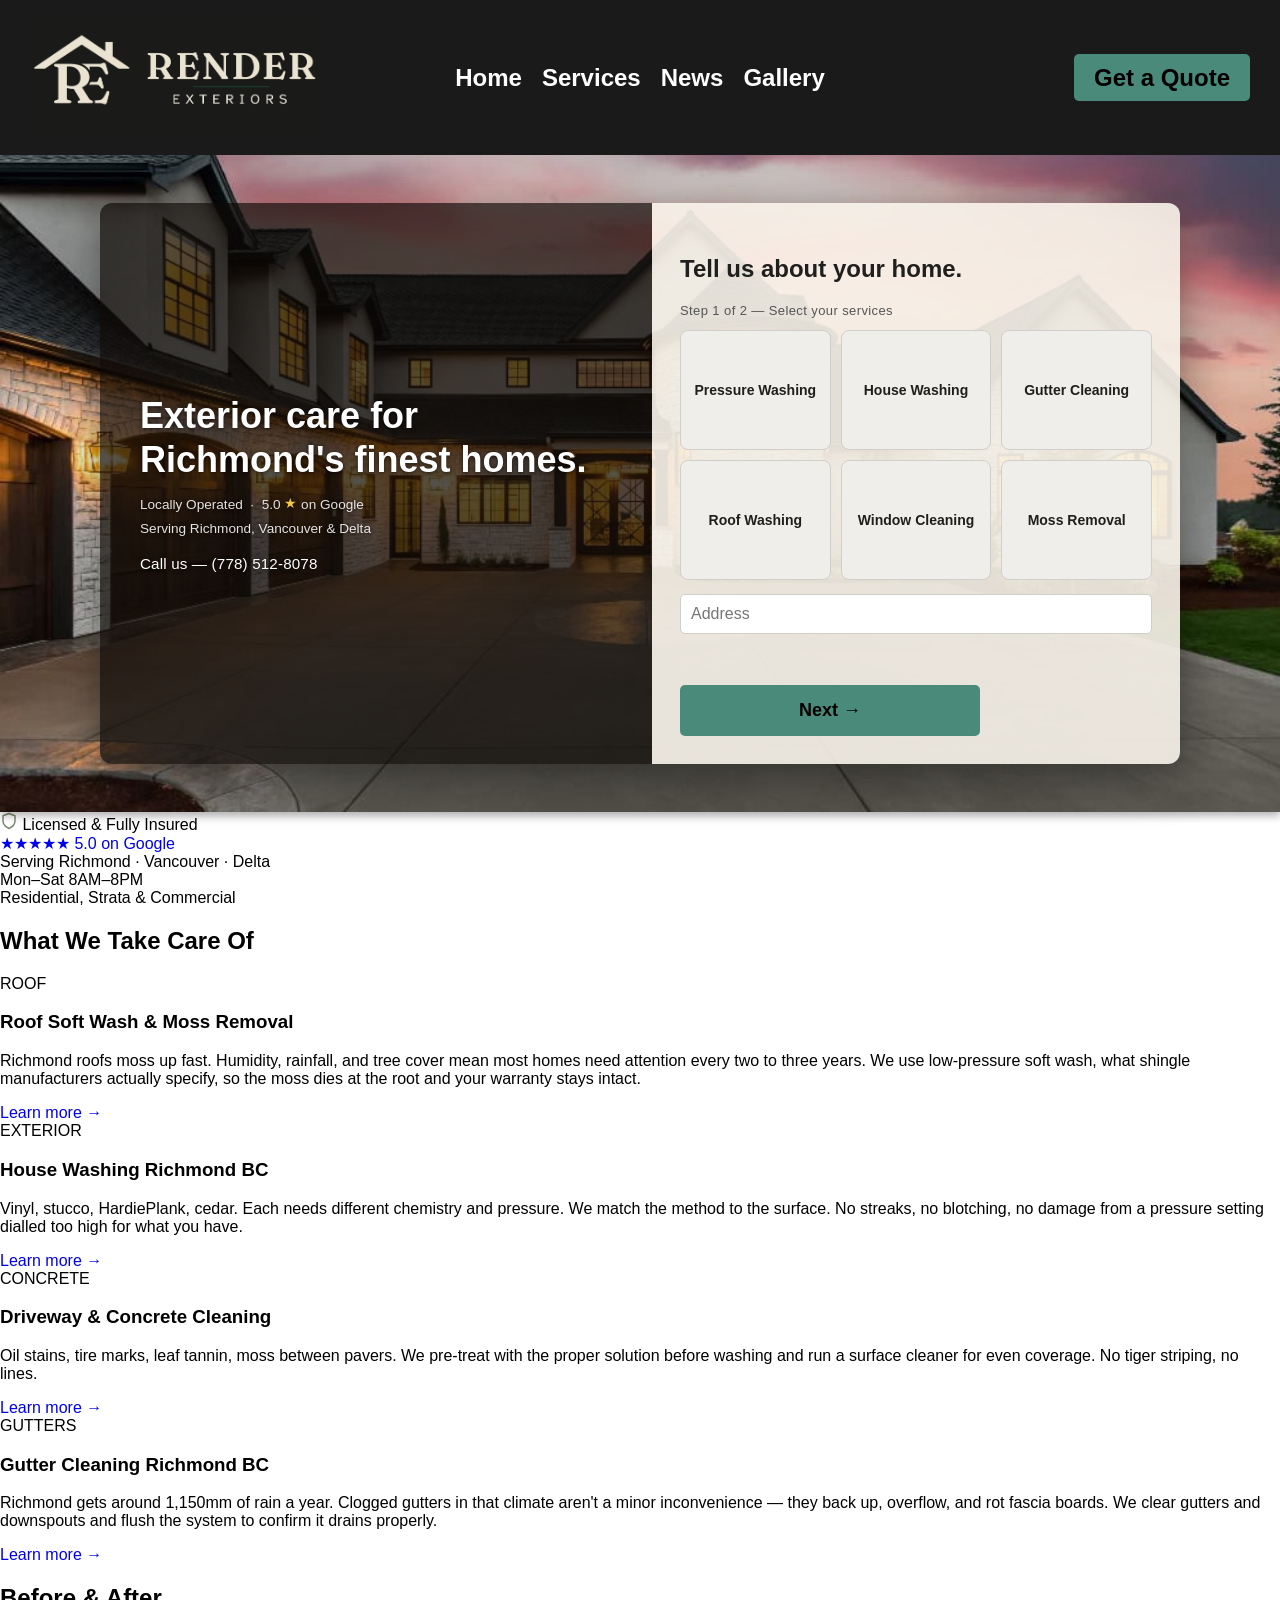
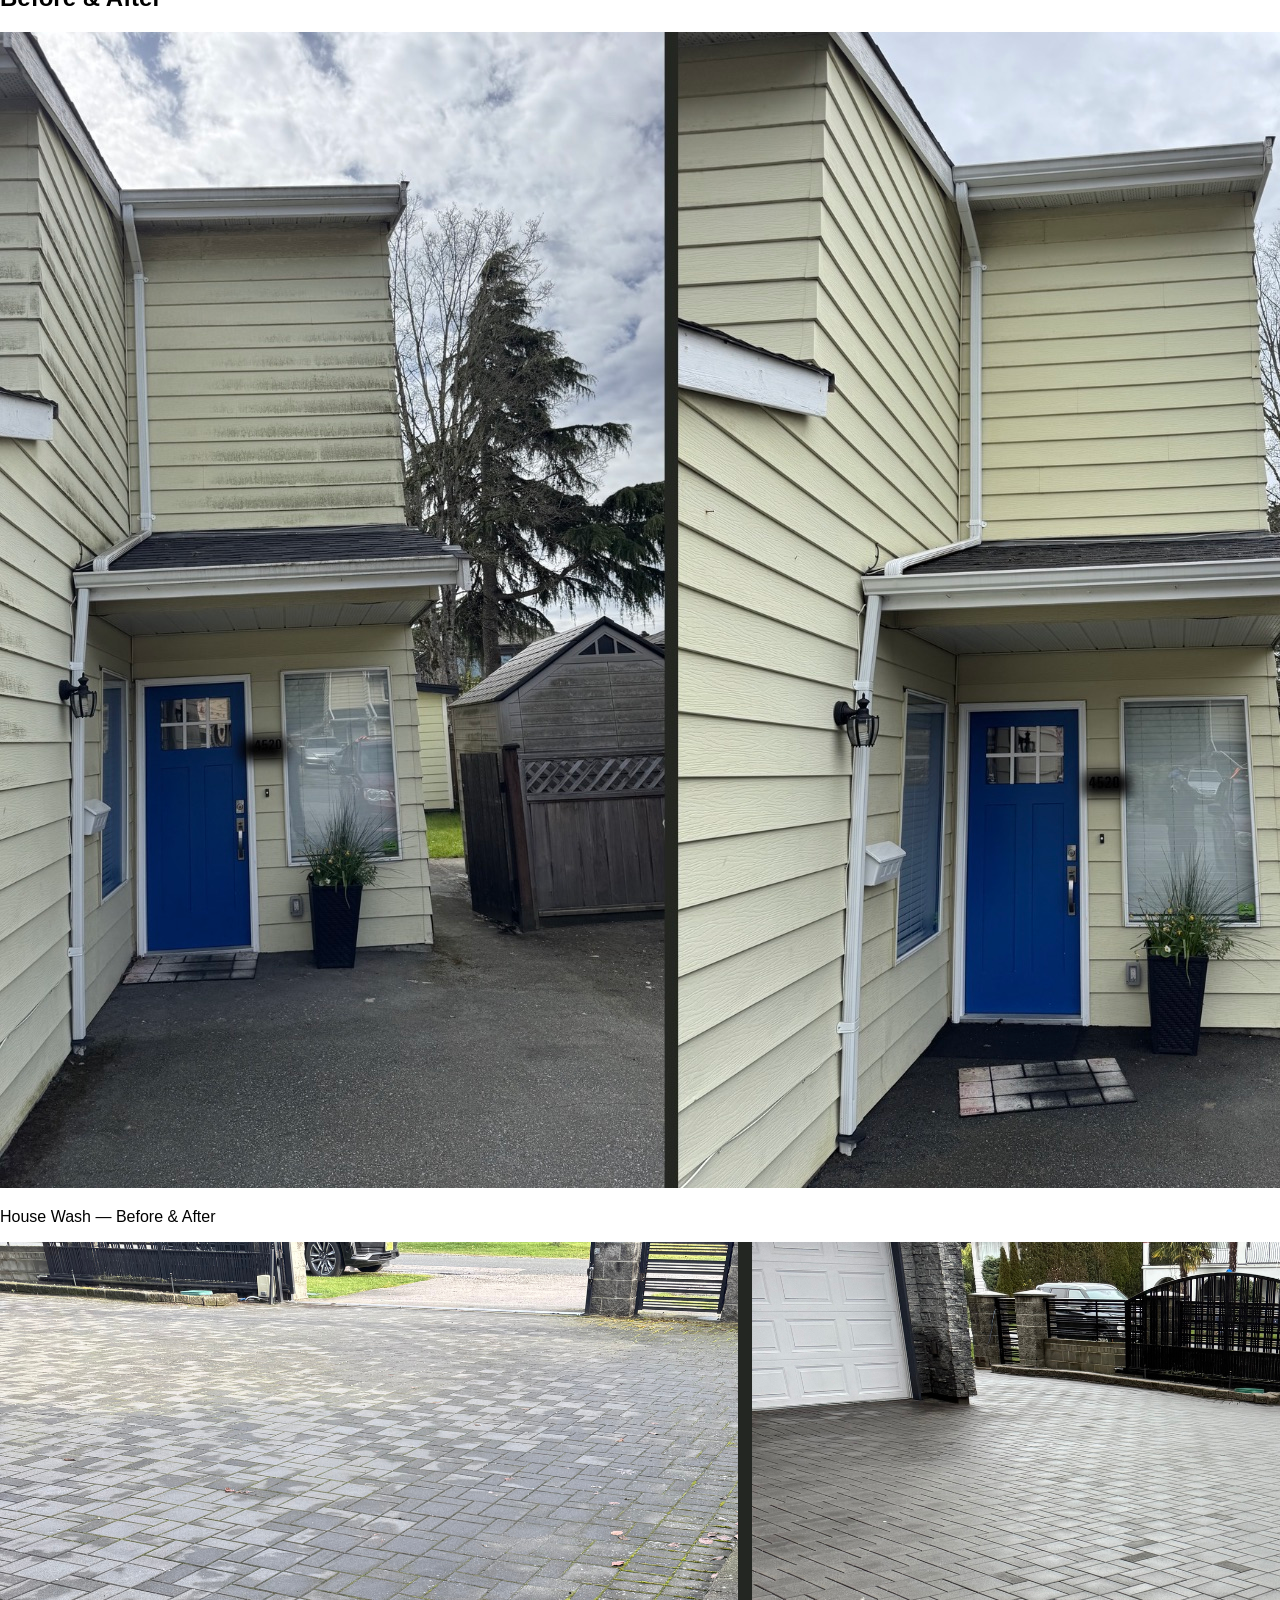
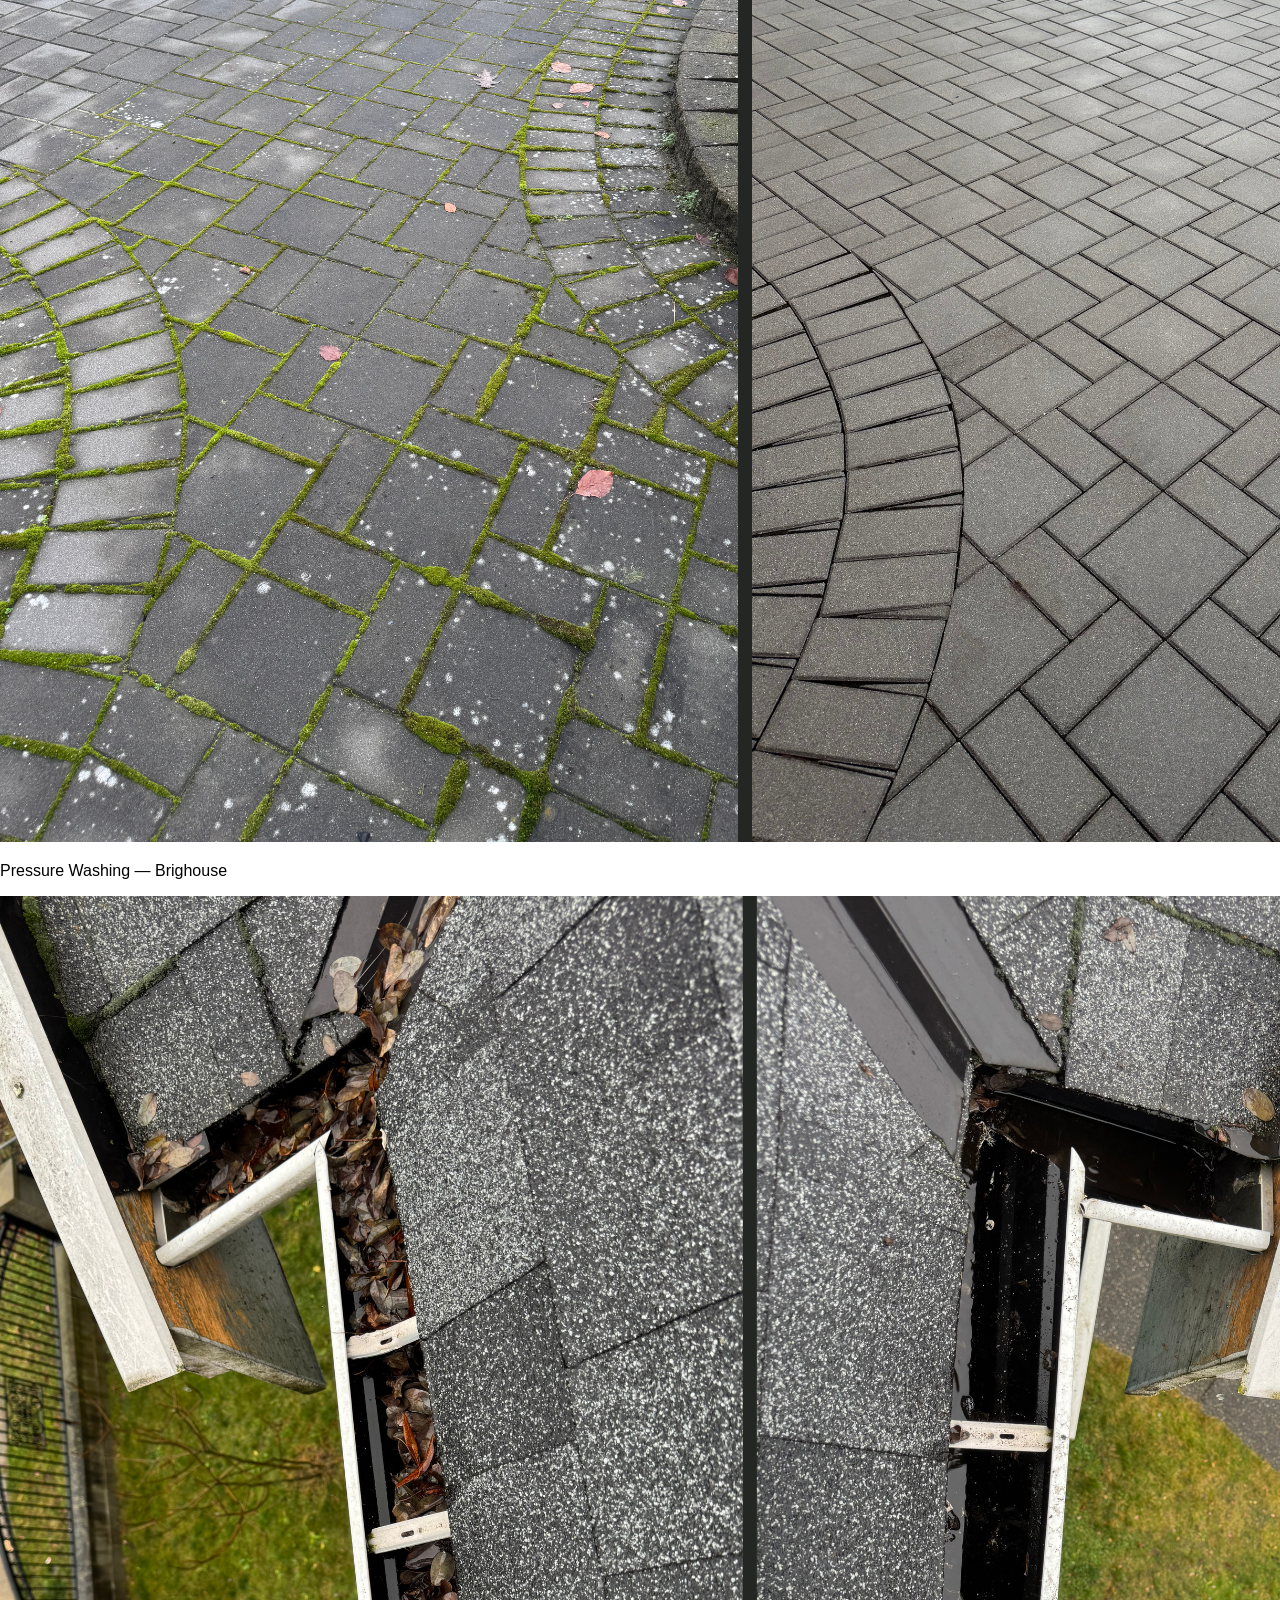
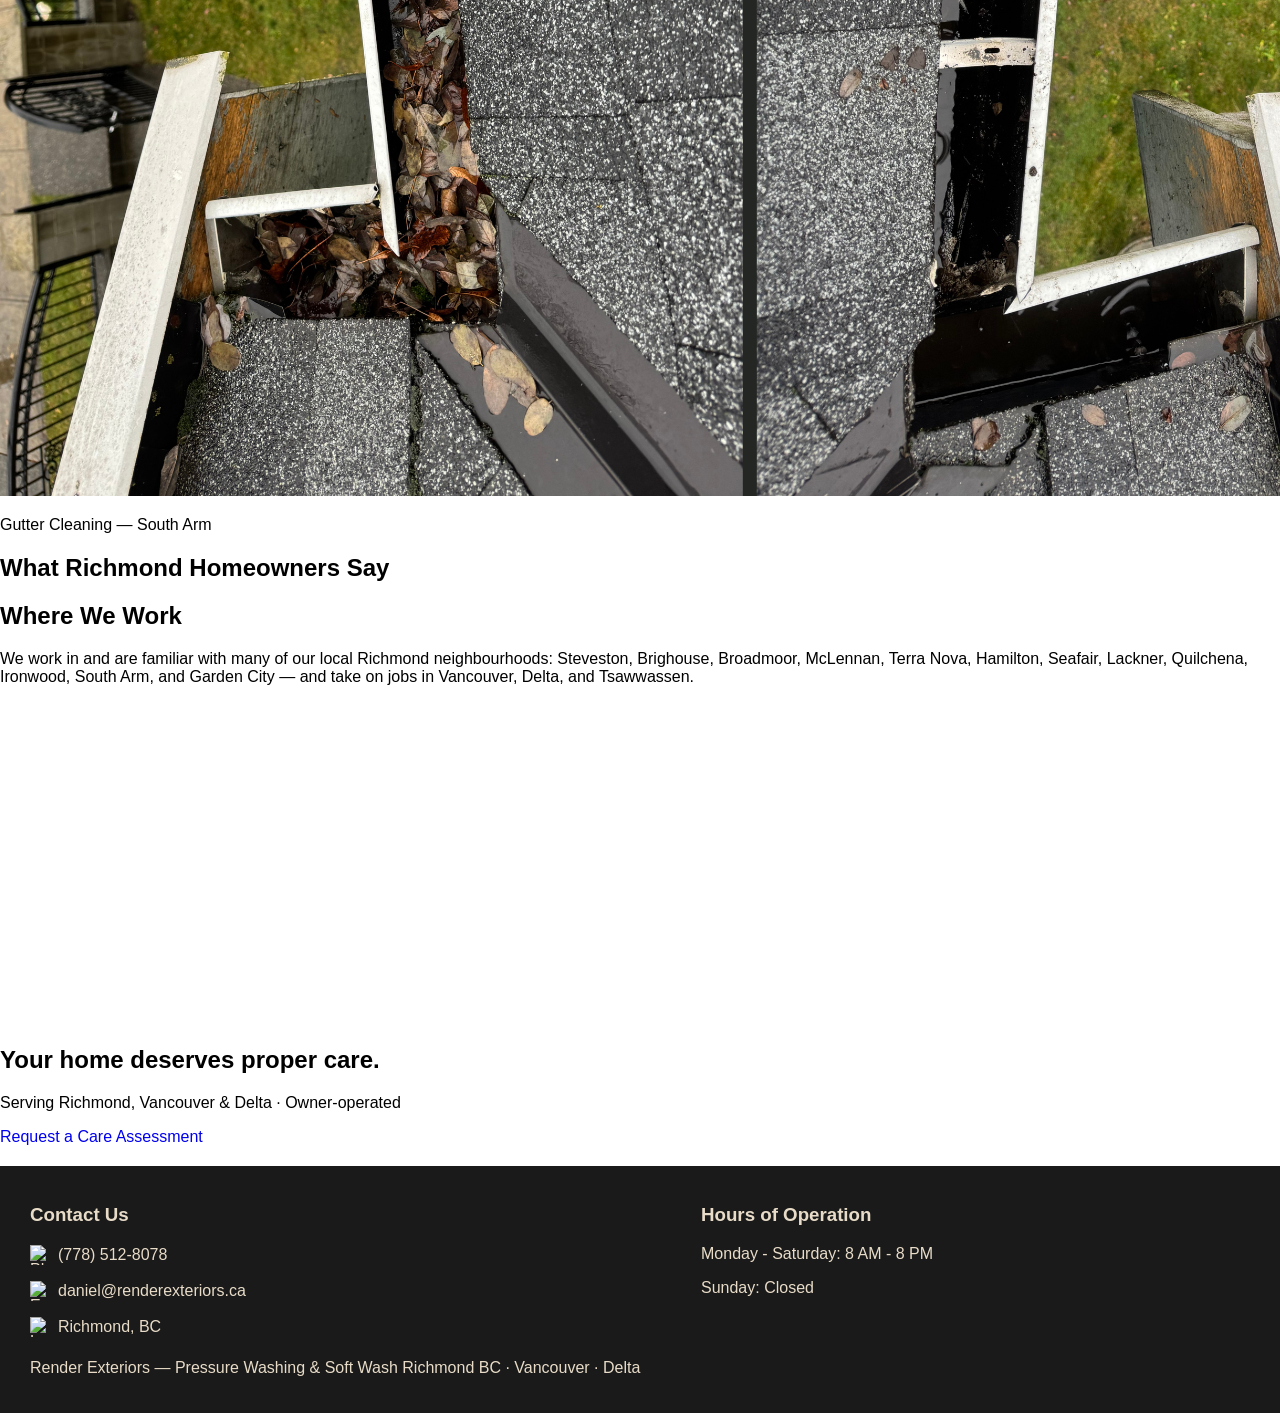
==== index.html @ 515c7ab0 "Add News page, update Before & After images, and site-wide copy updates - Add news.html with 4 blog " ====
<!DOCTYPE html>
<html>
<head>
    <meta charset="UTF-8">
    <meta name="viewport" content="width=device-width, initial-scale=1">
    <title>Render Exteriors Richmond BC</title>
    <link rel="stylesheet" href="style-v4.css">
    <link rel="icon" type="image/png" href="images/favicon.png">
    <meta http-equiv='cache-control' content='no-cache'> 
    <meta http-equiv='expires' content='0'> 
    <meta http-equiv='pragma' content='no-cache'>
    <script type="text/javascript"
        src="https://cdn.jsdelivr.net/npm/@emailjs/browser@4/dist/email.min.js">
    </script>
    <script type="text/javascript">
    (function(){
        emailjs.init({
            publicKey: "zHgX3Rh4FEUz6nxAH",
        });
    })();
    </script>
    <link rel="canonical" href="https://renderexteriors.ca/">
</head>
<body>
    <header>
        <div class="logo">
            <a href="index.html"><img src="images/render-logo.png?v=5" alt="Power Wash Logo"></a>
        </div>
    
        <nav>
            <ul>
                <li><a href="index.html">Home</a></li>
                <li class="dropdown">
                    <a href="services.html" class="dropbtn">Services</a>
                    <div class="dropdown-content">
                        <a href="services/gutter-cleaning.html">Gutter Cleaning</a>
                        <a href="services/roof-washing.html">Roof Washing</a>
                        <a href="services/house-washing.html">House Washing</a>
                        <a href="services/pressure-washing.html">Pressure Washing</a>
                    </div>
                </li>
                <li><a href="news.html">News</a></li>
                <li><a href="gallery.html">Gallery</a></li>
            </ul>
        </nav>
    
        <div class="quote-button">
            <a href="contact.html">Get a Quote</a>
        </div>
    
        <div class="hamburger" onclick="toggleMenu()">☰</div>    
    
        <div class="mobile-menu">
            <ul>
                <li><a href="index.html">Home</a></li>
                <li class="dropdown">
                    <a href="services.html" class="dropbtn">Services</a>
                    <div class="dropdown-content">
                        <a href="services/gutter-cleaning.html">Gutter Cleaning</a>
                        <a href="services/roof-washing.html">Roof Washing</a>
                        <a href="services/house-washing.html">House Washing</a>
                        <a href="services/pressure-washing.html">Pressure Washing</a>
                    </div>
                </li>
                <li><a href="news.html">News</a></li>
                <li><a href="gallery.html">Gallery</a></li>
                <li><a href="contact.html">Get a Quote</a></li>
            </ul>
        </div>
    </header>
    <div class="center">
        <!-- Form section — full width on mobile, right side on desktop -->
        <div class="services-section">
          <div class="hero-panel">
            <div class="services-content">
                <h2 class="hero-headline">Exterior care for Richmond's finest homes.</h2>
                <p class="hero-cred">Locally Operated &nbsp;·&nbsp; 5.0 <span class="hero-star">★</span> on Google</p>
                <p class="hero-cred hero-cred-location">Serving Richmond, Vancouver &amp; Delta</p>
                <p class="hero-phone"><a href="tel:7785128078">Call us — (778) 512-8078</a></p>
            </div>
            <form id="contact-form">
                <h2>Tell us about your home.</h2>
                <input type="hidden" name="services" id="selected-services-input">

                <!-- Stage 1: Service selection + address -->
                <div id="stage-1">
                    <p class="stage-label">Step 1 of 2 — Select your services</p>
                    <div class="service-cards-grid">
                        <div class="service-card" data-service="Pressure Washing"><span class="card-check">✓</span>Pressure Washing</div>
                        <div class="service-card" data-service="House Washing"><span class="card-check">✓</span>House Washing</div>
                        <div class="service-card" data-service="Gutter Cleaning"><span class="card-check">✓</span>Gutter Cleaning</div>
                        <div class="service-card" data-service="Roof Washing"><span class="card-check">✓</span>Roof Washing</div>
                        <div class="service-card" data-service="Window Cleaning"><span class="card-check">✓</span>Window Cleaning</div>
                        <div class="service-card" data-service="Moss Removal"><span class="card-check">✓</span>Moss Removal</div>
                    </div>
                    <div class="form-group">
                        <input type="text" name="address" id="address-input" placeholder="Address">
                    </div>
                    <div class="form-error" id="stage1-error"></div>
                    <button type="button" class="contact-button" id="next-btn">Next →</button>
                </div>

                <!-- Stage 2: Contact details -->
                <div id="stage-2" style="display:none">
                    <p class="stage-label">Step 2 of 2 — Your contact details</p>
                    <div class="form-group">
                        <input type="text" name="name" placeholder="Name*">
                    </div>
                    <div class="form-group">
                        <input type="tel" name="phone" placeholder="Phone Number*">
                    </div>
                    <div class="form-group">
                        <input type="email" name="email" placeholder="Email Address">
                    </div>
                    <div class="form-group">
                        <textarea name="message" placeholder="Tell us more" rows="3"></textarea>
                    </div>
                    <div class="form-error" id="stage2-error"></div>
                    <div class="stage2-actions">
                        <button type="button" class="back-btn" id="back-btn">← Back</button>
                        <button type="button" class="contact-button" id="submit-btn">Request a Care Assessment</button>
                    </div>
                </div>
            </form>
          </div><!-- /.hero-panel -->
        </div>

    </div>

    <!-- Section 2: Trust Bar -->
    <section class="trust-bar">
        <div class="trust-bar-inner">
            <div class="trust-item">
                <svg width="18" height="18" viewBox="0 0 24 24" fill="none" stroke="#7A8A6F" stroke-width="2" stroke-linecap="round" stroke-linejoin="round" aria-hidden="true"><path d="M12 22s8-4 8-10V5l-8-3-8 3v7c0 6 8 10 8 10z"/></svg>
                <span>Licensed &amp; Fully Insured</span>
            </div>
            <div class="trust-divider"></div>
            <div class="trust-item">
                <a href="#reviews">★★★★★ 5.0 on Google</a>
            </div>
            <div class="trust-divider"></div>
            <div class="trust-item">
                <span>Serving Richmond · Vancouver · Delta</span>
            </div>
            <div class="trust-divider"></div>
            <div class="trust-item">
                <span>Mon–Sat 8AM–8PM</span>
            </div>
            <div class="trust-divider"></div>
            <div class="trust-item">
                <span>Residential, Strata &amp; Commercial</span>
            </div>
        </div>
    </section>

    <!-- Section 3: Services Grid -->
    <section class="services-grid-section">
        <div class="section-inner">
            <h2>What We Take Care Of</h2>
            <div class="services-grid">
                <article class="service-grid-card">
                    <span class="service-eyebrow">ROOF</span>
                    <h3>Roof Soft Wash &amp; Moss Removal</h3>
                    <p>Richmond roofs moss up fast. Humidity, rainfall, and tree cover mean most homes need attention every two to three years. We use low-pressure soft wash, what shingle manufacturers actually specify, so the moss dies at the root and your warranty stays intact.</p>
                    <a href="/services/roof-washing.html">Learn more →</a>
                </article>
                <article class="service-grid-card">
                    <span class="service-eyebrow">EXTERIOR</span>
                    <h3>House Washing Richmond BC</h3>
                    <p>Vinyl, stucco, HardiePlank, cedar. Each needs different chemistry and pressure. We match the method to the surface. No streaks, no blotching, no damage from a pressure setting dialled too high for what you have.</p>
                    <a href="/services/house-washing.html">Learn more →</a>
                </article>
                <article class="service-grid-card">
                    <span class="service-eyebrow">CONCRETE</span>
                    <h3>Driveway &amp; Concrete Cleaning</h3>
                    <p>Oil stains, tire marks, leaf tannin, moss between pavers. We pre-treat with the proper solution before washing and run a surface cleaner for even coverage. No tiger striping, no lines.</p>
                    <a href="/services/pressure-washing.html">Learn more →</a>
                </article>
                <article class="service-grid-card">
                    <span class="service-eyebrow">GUTTERS</span>
                    <h3>Gutter Cleaning Richmond BC</h3>
                    <p>Richmond gets around 1,150mm of rain a year. Clogged gutters in that climate aren't a minor inconvenience — they back up, overflow, and rot fascia boards. We clear gutters and downspouts and flush the system to confirm it drains properly.</p>
                    <a href="/services/gutter-cleaning.html">Learn more →</a>
                </article>
            </div>
        </div>
    </section>

    <!-- Section 4: Before/After -->
    <section class="ba-section">
        <div class="section-inner">
            <h2>Before &amp; After</h2>
            <div class="ba-grid">

                <div class="ba-item">
                    <img src="images/before-after/house-wash-before-after.jpeg" alt="House wash before and after" class="ba-static">
                    <p class="ba-label">House Wash — Before &amp; After</p>
                </div>

<div class="ba-item">
                    <img src="images/before-after/pressure-washing-brighouse.jpg" alt="Pressure washing before and after — Brighouse" class="ba-static">
                    <p class="ba-label">Pressure Washing — Brighouse</p>
                </div>

                <div class="ba-item">
                    <img src="images/before-after/gutter-cleaning-south-arm.jpg" alt="Gutter cleaning before and after — South Arm" class="ba-static">
                    <p class="ba-label">Gutter Cleaning — South Arm</p>
                </div>

            </div>
        </div>
    </section>

    <!-- REVIEWS: Copy real text from your Google Business Profile. Replace the placeholder lines in each card. -->
    <!-- Section 5: Testimonials -->
    <section class="testimonials-section" id="reviews">
        <div class="section-inner">
            <h2>What Richmond Homeowners Say</h2>
            <script defer async src='https://cdn.trustindex.io/loader.js?6572d8875b8315674c5610ec4c0'></script>
        </div>
    </section>

    <!-- Section 6: Service Area -->
    <section class="service-area-section">
        <div class="service-area-inner">
            <div class="service-area-text">
                <h2>Where We Work</h2>
                <p>We work in and are familiar with many of our local Richmond neighbourhoods: Steveston, Brighouse, Broadmoor, McLennan, Terra Nova, Hamilton, Seafair, Lackner, Quilchena, Ironwood, South Arm, and Garden City — and take on jobs in Vancouver, Delta, and Tsawwassen.</p>
            </div>
            <div class="service-area-map">
                <iframe src="https://www.google.com/maps/embed?pb=!1m18!1m12!1m3!1d40000!2d-123.1367!3d49.1666!2m3!1f0!2f0!3f0!3m2!1i1024!2i768!4f13.1!3m3!1m2!1s0x5485dc034eed5555%3A0xa7bbe2da4e9b9e79!2sRichmond%2C+BC!5e0!3m2!1sen!2sca!4v1" width="100%" height="320" style="border:0;" allowfullscreen="" loading="lazy" referrerpolicy="no-referrer-when-downgrade" title="Render Exteriors service area — Richmond BC"></iframe>
            </div>
        </div>
    </section>

    <!-- Section 7: Bottom CTA -->
    <section class="bottom-cta-section">
        <div class="section-inner">
            <h2>Your home deserves proper care.</h2>
            <p class="bottom-cta-tagline">Serving Richmond, Vancouver &amp; Delta · Owner-operated</p>
            <a href="/contact.html" class="cta-amber-btn">Request a Care Assessment</a>
        </div>
    </section>

    <footer>
        <div class="footer-container">
            <div class="contact-info">
                <h3>Contact Us</h3>
                <p><img src="images/phone.png" alt="Phone Icon" class="icon">  <a href="tel:7785128078" style="color:inherit; text-decoration:none;">(778) 512-8078</a></p>
                <p><img src="images/mail.png" alt="Email Icon" class="icon">  daniel@renderexteriors.ca</p>
                <p><img src="images/pin.png" alt="Location Icon" class="icon">  Richmond, BC</p>
            </div>
            <div class="hours">
                <h3>Hours of Operation</h3>
                <p>Monday - Saturday: 8 AM - 8 PM</p>
                
                <p>Sunday: Closed</p>
            </div>
        </div>
        <p class="footer-seo-line">Render Exteriors — Pressure Washing &amp; Soft Wash Richmond BC · Vancouver · Delta</p>
    </footer>
    <script src="app.js?v=5"></script>
</body>
</html>
---- style-v4.css ----
/* Prevent iOS from auto-linking phone numbers in blue */
a[href^="tel"] {
    color: inherit;
    text-decoration: none;
}

body, ul, li, a {
    margin: 0;
    padding: 0;
    text-decoration: none;
    list-style: none;
    font-family: Arial, sans-serif;
}

/* Header styling */
header {
    display: flex;
    align-items: center;
    justify-content: space-between;
    background-color: #1a1a1a;
    padding: 20px 30px;
    position: relative;
    z-index: 100;
}

/* Logo styling */
.logo {
    /* normal flow — sits on the left */
}

.logo img {
    height: 115px;
    display: block;
}

/* Navigation container — centered absolutely */
nav {
    position: absolute;
    left: 50%;
    transform: translateX(-50%);
}

/* Navigation links */
nav ul {
    display: flex;
    gap: 20px;
}

nav ul li a {
    color: white;
    font-size: 24px;
    font-weight: bold;
    transition: 0.3s ease-in-out;
}

/* Hover effect */
nav ul li a:hover {
    text-decoration: underline;
    color: #3d7a6a;
}

/* Get a Quote Button */
.quote-button {
    margin-left: auto; /* Pushes button to the right */
}

.quote-button a {
    background-color: #4a8a7a;
    color: black;
    padding: 10px 20px;
    border-radius: 5px;
    font-size: 24px;
    font-weight: bold;
    transition: 0.3s ease-in-out;
}

.quote-button a:hover {
    background-color: #3d7a6a;
}

/* Hamburger menu */
.hamburger {
    display: none;
    font-size: 40px;
    cursor: pointer;
    color: white;
    padding: 10px 15px;
}

/* Mobile menu - Hidden by default */
.mobile-menu {
    display: none;
    position: absolute;
    top: 155px;
    right: 10px;
    width: 220px;
    background-color: #252525;
    text-align: center;
    padding: 10px 0;
    border-radius: 5px;
    box-shadow: 0px 4px 8px rgba(0, 0, 0, 0.3);
    opacity: 0;
    transform: translateY(-10px);
    transition: opacity 0.3s ease-in-out, transform 0.3s ease-in-out;
}

/* Show menu when active */
.mobile-menu.active {
    display: block;
    opacity: 0.95;
    transform: translateY(0);
}

.mobile-menu ul {
    font-weight: bold;
    font-size: 18px;
    display: flex;
    flex-direction: column;
    gap: 10px;
    padding: 0;
}

.mobile-menu ul li {
    padding: 10px 0;
    border-bottom: 1px solid rgba(255, 255, 255, 0.2);
}

.mobile-menu ul li:last-child {
    border-bottom: none;
}

.mobile-menu ul li a {
    color: white;
    display: block;
    padding: 10px;
    transition: background 0.3s ease-in-out;
}

.mobile-menu ul li a:hover {
    background-color: #3d7a6a;
    border-radius: 5px;
}

/* Mobile button inside menu */
.mobile-menu .quote-button {
    margin-top: 10px;
}

.mobile-menu .quote-button a {
    display: block;
    padding: 12px 20px;
    background-color: #4a8a7a;
    color: black;
    font-size: 20px;
    border-radius: 5px;
    transition: background 0.3s ease-in-out;
}

.mobile-menu .quote-button a:hover {
    background-color: #3d7a6a;
}


/* Footer Styling */
footer {
    background-color: #1a1a1a;
    color: #e8dcc8;
    padding: 20px 30px;
    margin-top: 20px;
}

/* Flex container for footer sections */
.footer-container {
    display: flex;
    justify-content: space-between;
    align-items: flex-start;
}

/* Contact Info & Hours Styling */
.contact-info, .hours {
    width: 45%;
}

/* Footer contact rows — icon stays aligned with text */
.contact-info p {
    display: flex;
    align-items: center;
    gap: 8px;
    margin-bottom: 6px;
    word-break: break-word;
}

/* Footer Icons */
.icon {
    width: 20px;
    height: 20px;
    flex-shrink: 0;
}

/* Hide mobile-only elements on desktop */
.mobile-services-block {
    display: none;
}

@media screen and (max-width: 812px) {
    /* Hide nav and desktop quote button */
    nav, .quote-button {
        display: none;
    }

    /* Show hamburger menu */
    .hamburger {
        display: block;
    }

    /* Shrink logo in header for mobile */
    .logo img {
        height: 55px;
    }

    /* Tighten header */
    header {
        padding: 10px 15px;
    }

    /* Stack hero panel vertically on mobile */
    .services-section {
        padding: 24px 16px;
    }

    .hero-panel {
        flex-direction: column;
    }

    .services-content {
        padding: 32px 24px;
    }

    #contact-form {
        padding: 24px 20px 20px;
    }

    /* Mobile services cards block */
    .mobile-services-block {
        display: block !important;
        background-color: #1a1a1a;
        padding: 30px 20px;
        color: #e8dcc8;
    }

    .mobile-services-block h2 {
        font-size: 26px;
        margin-bottom: 20px;
        text-align: center;
    }

    .mobile-services-grid {
        display: grid;
        grid-template-columns: 1fr 1fr;
        gap: 15px;
    }

    .mobile-service-card {
        background-color: #252525;
        border: 1px solid #4a8a7a;
        color: #e8dcc8;
        text-align: center;
        padding: 20px 10px;
        border-radius: 8px;
        font-size: 16px;
        font-weight: bold;
        text-decoration: none;
        display: block;
    }
}



/* Services section styling */
.services-section {
    background-image: url('images/luxury-home.jpg');
    background-size: cover;
    background-position: center;
    min-height: 500px;
    display: flex;
    align-items: center;
    justify-content: center;
    padding: 48px 24px;
    box-shadow: 0px 4px 8px rgba(0, 0, 0, 0.3);
    position: relative;
}

/* Unified two-tone hero panel */
.hero-panel {
    display: flex;
    width: 100%;
    max-width: 1080px;
    border-radius: 12px;
    overflow: hidden;
    box-shadow: 0 12px 48px rgba(0, 0, 0, 0.45);
}

/* Left dark panel — hero copy */
.services-content {
    flex: 1;
    background-color: rgba(14, 9, 6, 0.70);
    padding: 48px 40px;
    color: white;
    display: flex;
    flex-direction: column;
    justify-content: center;
}

/* Right cream panel — form */
#contact-form {
    flex: 1;
    background-color: rgba(248, 242, 234, 0.91);
    padding: 32px 28px 28px;
    color: #1F1F1D;
}

.form-group {
    display: flex;
    flex-direction: column;
    margin-bottom: 15px;
}

.form-group input,
.form-group textarea {
    padding: 10px;
    border: 1px solid #ccc;
    border-radius: 5px;
    font-size: 16px;
    background-color: rgba(255, 255, 255, 0.8); 
    color: black;
}

.form-group textarea {
    resize: vertical; 
}

.contact-button {
    background-color: #4a8a7a;
    color: black;
    padding: 10px 20px;
    border-radius: 5px;
    font-size: 18px;
    font-weight: bold;
    border: none;
    cursor: pointer;
    transition: 0.3s ease-in-out;
    width: 100%;
}

.contact-button:hover {
    background-color: #3d7a6a;
}

@media screen and (max-width: 768px) {
    .contact-button {
        font-size: 16px;
    }
}

.why-choose-us {
    margin-top: 40px; 
    padding: 20px;
    max-width: 1200px; 
    margin: 0 auto;
}

.why-choose-us-content {
    display: flex;
    align-items: center;
    gap: 80px;
}

.why-choose-us-content img {
    margin-top: 30px;
    width: 400px;
    border-radius: 10px;
    box-shadow: 0px 4px 8px rgba(0, 0, 0, 0.3); 
}

.why-choose-us-text {
    width: 50%; 
}

.why-choose-us-text h2 {
    font-size: 36px;
    margin-bottom: 20px;
    color: #333; 
}

.why-choose-us-text p {
    font-size: 18px;
    line-height: 1.6;
    margin-bottom: 20px;
    color: #555; 
}

.why-choose-us-text ul {
    list-style: none;
    padding: 0;
}

.why-choose-us-text ul li {
    font-size: 16px;
    margin-bottom: 10px;
    color: #555; 
}

.why-choose-us-text ul li strong {
    color: #000; 
}

/* Responsive Design for Why Choose Us Section */
@media screen and (max-width: 768px) {
    .why-choose-us-content {
        flex-direction: column; 
    }

    .why-choose-us-content img,
    .why-choose-us-text {
        width: 100%; 
    }

    .why-choose-us-text h2 {
        font-size: 28px; 
    }

    .why-choose-us-text p,
    .why-choose-us-text ul li {
        font-size: 16px; 
    }
}

.dropdown {
    position: relative;
    display: inline-block;
}

/* Dropdown button */
.dropbtn {
    cursor: pointer;
}

/* Dropdown content (hidden by default) */
.dropdown-content {
    display: none;
    position: absolute;
    background-color: #252525;
    min-width: 200px;
    box-shadow: 0px 8px 16px 0px rgba(0,0,0,0.2);
    z-index: 1;
    border-radius: 0 0 5px 5px;
}

/* Links inside the dropdown */
.dropdown-content a {
    color: white;
    padding: 12px 16px;
    text-decoration: none;
    display: block;
    font-size: 18px;
}

/* Change color of dropdown links on hover */
.dropdown-content a:hover {
    background-color: #3d7a6a;
}

/* Show the dropdown menu on hover */
.dropdown:hover .dropdown-content {
    display: block;
}

/* Mobile menu dropdown (when hamburger is clicked) */
@media screen and (max-width: 812px) {
    .dropdown-content {
        position: static;
        display: none;
        width: 100%;
        box-shadow: none;
    }
    
    .dropdown.active .dropdown-content {
        display: block;
    }
}

.exterior_cleaning {
    background-image: url('images/home_exterior.jpg');
    background-size: cover;
    background-position: center;
    height: 300px; 
    display: flex;
    align-items: center;
    justify-content: space-around;
    padding: 20px;
    box-shadow: 0px 4px 8px rgba(0, 0, 0, 0.3);
    position: relative;
}

.exterior_cleaning h2{
    font-size: 48px;  
    color: white;
    text-shadow: 2px 2px 4px rgba(0,0,0,0.5); 
    padding: 20px;
    border-radius: 5px;
}

/* Services Description Section */
.services-description {
    max-width: 1000px;
    margin: 60px auto;  
    padding: 40px;      
    background-color: #efeded;
    border-radius: 10px;
    box-shadow: 0 5px 15px rgba(0,0,0,0.05);
    border-left: 5px solid #4a8a7a;
}
.services-description:nth-child(even) {
    background-color: rgb(229, 242, 244);
    border-left-color: #333;
}
.services-description + .services-description {
    margin-top: 80px;  
}
.services-description h2 {
    font-size: 28px;
    color: #333;
    margin-bottom: 20px;
    text-align: center;
    position: relative;
    padding-bottom: 15px;
}

.services-description h2::after {
    content: '';
    position: absolute;
    bottom: 0;
    left: 50%;
    transform: translateX(-50%);
    width: 100px;
    height: 3px;
    background-color: #4a8a7a;
}
.services-description h3 {
    font-size: 24px;
    color: #333;
    margin-bottom: 20px;
    text-align: center;
    position: relative;
    padding-bottom: 15px;
}

.services-description h3::after {
    content: '';
    position: absolute;
    bottom: 0;
    left: 50%;
    transform: translateX(-50%);
    width: 100px;
    height: 3px;
    background-color: #4a8a7a;
}
.services-description p {
    margin-bottom: 25px;
    line-height: 1.8;
    font-size: 18px;
}

.services-description a {
    display: inline-block;
    padding: 12px 25px;
    background-color: #4a8a7a;
    color: black;
    font-weight: bold;
    text-decoration: none;
    border-radius: 5px;
    transition: all 0.3s ease;
    border: 2px solid transparent;
}

.services-description a:hover {
    background-color: white;
    color: #4a8a7a;
    border-color: #4a8a7a;
    transform: translateY(-2px);
}

.cta-button {
    display: block;
    width: 250px;
    margin: 30px auto;
    padding: 15px 25px;
    background-color: #4a8a7a;
    color: black;
    text-align: center;
    font-size: 22px;
    font-weight: bold;
    border-radius: 5px;
    transition: all 0.3s ease;
    text-decoration: none;
}

.cta-button:hover {
    background-color: #3d7a6a;
    transform: translateY(-3px);
    box-shadow: 0 5px 15px rgba(0, 0, 0, 0.1);
}
@media screen and (max-width: 768px) {
    .services-description {
        padding: 0 15px;
        margin: 30px auto;
    }
    
    .services-description h2 {
        font-size: 24px;
        padding-bottom: 10px;
    }
    .services-description h3 {
        font-size: 22px;
        padding-bottom: 10px;
    }
    .services-description p {
        font-size: 16px;
        line-height: 1.6;
        text-align: left;
    }
    .services-description a {
        padding: 10px 20px;
        font-size: 16px;
    }
    .cta-button {
        width: 100%;
        max-width: 250px;
        padding: 12px 20px;
        font-size: 16px;
    }
    
    .exterior_cleaning h2 {
        font-size: 32px;
        padding: 15px;
    }
}

@media screen and (max-width: 480px) {
    .services-description h2 {
        font-size: 24px;
    }
    
    .services-description p {
        font-size: 15px;
    }
}
.house_washing {
    background-image: url('images/5.png');
    background-size: cover;
    background-position: center;
    height: 400px; 
    display: flex;
    align-items: center;
    justify-content: center;
    position: relative;
}

.house_washing::before {
    content: '';
    position: absolute;
    top: 0;
    left: 0;
    width: 100%;
    height: 100%;
    background-color: rgba(0,0,0,0.4); 
}

.house_washing h2 {
    font-size: 48px;  
    color: white;
    text-shadow: 2px 2px 8px rgba(0,0,0,0.8);
    padding: 25px 40px;
    border-radius: 5px;
    position: relative;
    z-index: 1;
    text-align: center;
}

.house_description {
    max-width: 1000px;
    margin: 60px auto;
    padding: 40px;
    background-color: #f8f8f8;
    border-radius: 10px;
    box-shadow: 0 5px 20px rgba(0,0,0,0.08);
}

.house_description h3 {
    font-size: 32px;
    color: #333;
    margin-bottom: 25px;
    text-align: center;
    position: relative;
    padding-bottom: 15px;
}

.house_description h3::after {
    content: '';
    position: absolute;
    bottom: 0;
    left: 50%;
    transform: translateX(-50%);
    width: 120px;
    height: 4px;
    background-color: #4a8a7a;
}

.house_description p {
    font-size: 18px;
    line-height: 1.8;
    color: #555;
    margin-bottom: 25px;
    text-align: justify;
}

.materials-list {
    display: grid;
    grid-template-columns: repeat(auto-fit, minmax(200px, 1fr));
    gap: 20px;
    margin: 40px 0;
    padding: 0;
    list-style: none;
}

.materials-list li {
    background-color: white;
    padding: 20px;
    border-radius: 8px;
    box-shadow: 0 3px 10px rgba(0,0,0,0.05);
    text-align: center;
    font-size: 18px;
    font-weight: 500;
    color: #333;
    transition: transform 0.3s ease;
}

.materials-list li:hover {
    transform: translateY(-5px);
    box-shadow: 0 5px 15px rgba(0,0,0,0.1);
}

.cta-section {
    text-align: center;
    margin: 60px auto;
    padding: 40px;
    background-color: #4a8a7a;
    border-radius: 10px;
    max-width: 800px;
}

.cta-section h3 {
    color: white;
    font-size: 28px;
    margin-bottom: 20px;
}

.cta-button {
    display: inline-block;
    padding: 15px 40px;
    background-color: white;
    color: #4a8a7a;
    font-size: 20px;
    font-weight: bold;
    border-radius: 5px;
    text-decoration: none;
    transition: all 0.3s ease;
    border: 2px solid white;
}

.cta-button:hover {
    background-color: transparent;
    color: white;
}
.surfaces-image {
    margin-top: 30px;
    text-align: center;
    padding: 0 20px; 
    
}

.surfaces-image img {
    max-width: 65%;
    border-radius: 8px;
    box-shadow: 0 5px 15px rgba(0,0,0,0.1);
    border: 1px solid #eee; 
    transition: transform 0.3s ease;
}
.surfaces-image img:hover {
    transform: translateY(-5px);
}
@media screen and (max-width: 768px) {
    .house_washing {
        height: 300px;
    }
    
    .house_washing h2 {
        font-size: 42px;
        padding: 20px;
    }
    
    .house_description {
        padding: 30px 20px;
        margin: 40px auto;
    }
    
    .house_description h3 {
        font-size: 28px;
    }
    
    .materials-list {
        grid-template-columns: 1fr 1fr;
    }
    
    .cta-section {
        padding: 30px 20px;
    }
    .surfaces-image {
        margin-top: 20px;
    }

}

@media screen and (max-width: 480px) {
    .house_washing h2 {
        font-size: 32px;
    }
    
    .house_description h3 {
        font-size: 24px;
    }
    
    .materials-list {
        grid-template-columns: 1fr;
    }
    
    .cta-button {
        width: 100%;
        padding: 12px;
    }

    surfaces-image img {
        border-radius: 5px;
    }
}
/*Gutter Cleaning Section*/
.gutter_cleaning {
    background-image: url('images/dirty-gutter.jpg');
    background-size: cover;
    background-position: center;
    height: 400px; 
    display: flex;
    align-items: center;
    justify-content: center;
    position: relative;
}

.gutter_cleaning::before {
    content: '';
    position: absolute;
    top: 0;
    left: 0;
    width: 100%;
    height: 100%;
    background-color: rgba(0,0,0,0.4); 
}

.gutter_cleaning h2 {
    font-size: 48px;  
    color: white;
    text-shadow: 2px 2px 8px rgba(0,0,0,0.8);
    padding: 25px 40px;
    border-radius: 5px;
    position: relative;
    z-index: 1;
    text-align: center;
}
.gutter_description {
    max-width: 1000px;
    margin: 60px auto;
    padding: 40px;
    background-color: #f8f8f8;
    border-radius: 10px;
    box-shadow: 0 5px 20px rgba(0,0,0,0.08);
}

.gutter_description h3 {
    font-size: 32px;
    color: #333;
    margin-bottom: 25px;
    text-align: center;
    position: relative;
    padding-bottom: 15px;
}

.gutter_description h3::after {
    content: '';
    position: absolute;
    bottom: 0;
    left: 50%;
    transform: translateX(-50%);
    width: 120px;
    height: 4px;
    background-color: #4a8a7a;
}
.gutter_description h4 {
    font-size: 22px;
    position: relative;
}
.gutter_description p {
    font-size: 18px;
    line-height: 1.8;
    color: #555;
    margin-bottom: 10px;
    text-align: justify;
}

.gutter-image {
    display: grid;
    grid-template-columns: repeat(2, 1fr);
    gap: 30px;
    margin: 40px 0;
}

.gutter-image img {
    width: 100%;
    border-radius: 8px;
    box-shadow: 0 5px 15px rgba(0,0,0,0.1);
    transition: transform 0.3s ease;
}

.gutter-image img:hover {
    transform: translateY(-5px);
}

.warning-box {
    background-color: #fff3cd;
    border-left: 5px solid #ffc107;
    padding: 15px;
    margin: 25px 0;
    border-radius: 0 5px 5px 0;
}

.benefits-list, .features-list {
    margin: 20px 0;
    list-style-type: none;
    padding-left: 20px;
}

.benefits-list li, .features-list li {
    position: relative;
    padding-left: 25px;
    margin-bottom: 10px;
    line-height: 1.6;
    color: #555;
}
.benefits-list li::before,
.features-list li::before {
    content: "•"; 
    color: #4a8a7a;
    font-size: 24px; 
    position: absolute;
    left: 0;
    top: -2px; 
}

.service-area {
    background-color: #e9f7fe;
    padding: 20px;
    border-radius: 8px;
    margin-top: 30px;
    text-align: center;
}

.service-area h4 {
    color: #1a73e8;
    margin-bottom: 10px;
}
/* Mobile Responsiveness - Improved Version */
@media screen and (max-width: 768px) {
    .gutter_cleaning {
        height: 250px; 
    }
    
    .gutter_cleaning h2 {
        font-size: 36px; 
        padding: 15px 25px;
        width: 90%;
    }
    
    .gutter_description {
        padding: 25px 15px;
        margin: 30px auto;
        border-radius: 8px;
    }
    
    .gutter_description h3 {
        font-size: 26px; 
        margin-bottom: 20px;
    }
    
    .gutter_description h3::after {
        width: 80px; 
        height: 3px;
    }
    
    .gutter_description h4 {
        font-size: 20px; 
        margin-top: 25px; 
    }
    
    .gutter-image {
        grid-template-columns: 1fr; 
        gap: 15px;
        margin: 30px 0; 
    }
    
    .warning-box {
        margin: 20px 0;
        padding: 12px;
    }
    
    .benefits-list, 
    .features-list {
        padding-left: 15px;
        margin: 15px 0;
    }
    
    .benefits-list li, 
    .features-list li {
        margin-bottom: 8px; 
        padding-left: 22px;
    }

    .benefits-list li::before,
    .features-list li::before {
        font-size: 20px;
        top: -1px; 
    }
    
    .service-area {
        padding: 15px;
        margin-top: 25px;
    }
}

@media screen and (max-width: 480px) {
    .gutter_cleaning {
        height: 200px; 
    }
    
    .gutter_cleaning h2 {
        font-size: 28px;
        padding: 12px 20px;
    }
    
    .gutter_description h3 {
        font-size: 22px; 
    }
    
    .gutter_description p {
        font-size: 16px;
        line-height: 1.6;
        margin-bottom: 15px; 
    }
    
    .cta-section {
        padding: 25px 15px;
        margin: 30px auto;
    }
    
    .cta-section h3 {
        font-size: 22px;
    }
    
    .cta-button {
        padding: 12px 25px;
        font-size: 18px; 
    }
    
}

.pressure_washing {
    background-image: url('images/pressure_washer.jpeg');
    background-size: cover;
    background-position: center;
    height: 400px; 
    display: flex;
    align-items: center;
    justify-content: center;
    position: relative;
}

.pressure_washing::before {
    content: '';
    position: absolute;
    top: 0;
    left: 0;
    width: 100%;
    height: 100%;
    background-color: rgba(0,0,0,0.4); 
}

.pressure_washing h2 {
    font-size: 48px;  
    color: white;
    text-shadow: 2px 2px 8px rgba(0,0,0,0.8);
    padding: 25px 40px;
    border-radius: 5px;
    position: relative;
    z-index: 1;
    text-align: center;
}

@media screen and (max-width: 768px) {
    .pressure_washing {
        height: 300px;
    }
    
    .pressure_washing h2 {
        font-size: 42px;
        padding: 20px;
    }
    
}

@media screen and (max-width: 480px) {
    .pressure_washing h2 {
        font-size: 32px;
    }
    
}

.roof_washing {
    background-image: url('images/roof_wash.jpg');
    background-size: cover;
    background-position: center;
    height: 400px; 
    display: flex;
    align-items: center;
    justify-content: center;
    position: relative;
}

.roof_washing::before {
    content: '';
    position: absolute;
    top: 0;
    left: 0;
    width: 100%;
    height: 100%;
    background-color: rgba(0,0,0,0.4); 
}

.roof_washing h2 {
    font-size: 48px;  
    color: white;
    text-shadow: 2px 2px 8px rgba(0,0,0,0.8);
    padding: 25px 40px;
    border-radius: 5px;
    position: relative;
    z-index: 1;
    text-align: center;
}

@media screen and (max-width: 768px) {
    .roof_washing {
        height: 300px;
    }
    
    .roof_washing h2 {
        font-size: 42px;
        padding: 20px;
    }
    
}

@media screen and (max-width: 480px) {
    .roof_washing h2 {
        font-size: 32px;
    }
    
}

.contact_page {
    max-width: 800px;
    margin: 60px auto;
    padding: 40px;
    background-color: #f8f8f8;
    border-radius: 10px;
    box-shadow: 0 5px 20px rgba(0,0,0,0.08);
    text-align: center;
}

.contact_page h2 {
    font-size: 32px;
    color: #333;
    margin-bottom: 15px;
    position: relative;
    padding-bottom: 15px;
}

.contact_page h2::after {
    content: '';
    position: absolute;
    bottom: 0;
    left: 50%;
    transform: translateX(-50%);
    width: 120px;
    height: 4px;
    background-color: #4a8a7a;
}

.contact_page h4 {
    font-size: 18px;
    color: #555;
    margin-bottom: 30px;
    line-height: 1.6;
}

.form-page {
    margin-bottom: 20px;
    text-align: left;
}

.form-page input,
.form-page textarea {
    width: 100%;
    padding: 15px;
    border: 1px solid #ddd;
    border-radius: 5px;
    font-size: 16px;
    transition: all 0.3s ease;
    background-color: white;
}

.form-page input:focus,
.form-page textarea:focus {
    border-color: #4a8a7a;
    outline: none;
    box-shadow: 0 0 0 2px rgba(74, 138, 122, 0.2);
}

.form-page textarea {
    resize: vertical;
    min-height: 120px;
}

.contact-button {
    background-color: #4a8a7a;
    color: black;
    padding: 15px 40px;
    border: none;
    border-radius: 5px;
    font-size: 18px;
    font-weight: bold;
    cursor: pointer;
    transition: all 0.3s ease;
    margin-top: 10px;
    width: 100%;
    max-width: 300px;
}

.contact-button:hover {
    background-color: #3d7a6a;
    transform: translateY(-2px);
    box-shadow: 0 5px 15px rgba(0, 0, 0, 0.1);
}

@media screen and (max-width: 768px) {
    .contact_page {
        padding: 30px 20px;
        margin: 40px auto;
    }
    
    .contact_page h2 {
        font-size: 28px;
    }
    
    .contact_page h4 {
        font-size: 16px;
    }
    
    .form-page input,
    .form-page textarea {
        padding: 12px;
        font-size: 15px;
    }
    
    .contact-button {
        padding: 12px;
        font-size: 16px;
        max-width: 100%;
    }
}

@media screen and (max-width: 480px) {
    .contact_page h2 {
        font-size: 24px;
    }
    
    .contact_page h4 {
        font-size: 15px;
    }
}

.gallery {
    display: grid;
    grid-template-columns: repeat(auto-fill, minmax(300px, 1fr));
    gap: 25px;
    padding: 40px;
    max-width: 1400px;
    margin: 0 auto;
}
.gallery h2 {
    font-size: 32px;
    color: #333;
    margin-bottom: 15px;
    position: relative;
    padding-bottom: 15px;
}

.gallery h2::after {
    content: '';
    position: absolute;
    bottom: 0;
    left: 50%;
    transform: translateX(-50%);
    width: 120px;
    height: 4px;
    background-color: #4a8a7a;
}
.gallery img {
    width: 100%;
    height: 300px;
    object-fit: cover;
    border-radius: 8px;
    box-shadow: 0 5px 15px rgba(0,0,0,0.1);
    transition: all 0.3s ease;
    cursor: pointer;
}

.gallery img:hover {
    transform: translateY(-5px);
    box-shadow: 0 8px 20px rgba(0,0,0,0.15);
}

/* Lightbox Modal (for when images are clicked) */
.modal {
    display: none;
    position: fixed;
    z-index: 1000;
    left: 0;
    top: 0;
    width: 100%;
    height: 100%;
    background-color: rgba(0,0,0,0.9);
    overflow: auto;
}

.modal-content {
    display: block;
    margin: auto;
    max-width: 90%;
    max-height: 90%;
    position: absolute;
    top: 50%;
    left: 50%;
    transform: translate(-50%, -50%);
    border-radius: 5px;
}

.close {
    position: absolute;
    top: 20px;
    right: 35px;
    color: white;
    font-size: 40px;
    font-weight: bold;
    cursor: pointer;
}

/* Mobile Responsiveness */
@media screen and (max-width: 768px) {
    .gallery {
        grid-template-columns: repeat(auto-fill, minmax(250px, 1fr));
        gap: 15px;
        padding: 20px;
    }
    
    .gallery img {
        height: 250px;
    }
}

@media screen and (max-width: 480px) {
    .gallery {
        grid-template-columns: 1fr;
        gap: 10px;
    }
    
    .gallery img {
        height: 200px;
    }
    
    .close {
        font-size: 30px;
        top: 10px;
        right: 20px;
    }
}

/* ============================================================
   Two-Stage Quote Form
   ============================================================ */

.stage-label {
    font-size: 13px;
    color: rgba(255, 255, 255, 0.65);
    margin: 0 0 12px;
    letter-spacing: 0.4px;
}

/* Service toggle card grid */
.service-cards-grid {
    display: grid;
    grid-template-columns: repeat(3, 1fr);
    gap: 10px;
    margin-bottom: 14px;
}

.service-card {
    position: relative;
    min-height: 120px;
    background-color: rgba(0, 0, 0, 0.35);
    border: 2px solid rgba(255, 255, 255, 0.25);
    border-radius: 8px;
    display: flex;
    align-items: center;
    justify-content: center;
    text-align: center;
    padding: 12px 8px;
    cursor: pointer;
    color: white;
    font-size: 14px;
    font-weight: bold;
    line-height: 1.3;
    transition: border-color 0.2s ease, background-color 0.2s ease;
    user-select: none;
    box-sizing: border-box;
}

.service-card:hover {
    border-color: rgba(74, 138, 122, 0.8);
    background-color: rgba(0, 0, 0, 0.5);
}

.service-card.active {
    border-color: #4a8a7a;
    background-color: rgba(74, 138, 122, 0.22);
}

.card-check {
    display: none;
    position: absolute;
    top: 6px;
    right: 8px;
    font-size: 14px;
    font-weight: bold;
    color: #4a8a7a;
    line-height: 1;
}

.service-card.active .card-check {
    display: block;
}

/* Inline validation error */
.form-error {
    color: #ff6b6b;
    font-size: 13px;
    min-height: 18px;
    margin-bottom: 8px;
}

/* Back button */
.back-btn {
    background: transparent;
    color: rgba(255, 255, 255, 0.65);
    border: 1px solid rgba(255, 255, 255, 0.3);
    padding: 10px 18px;
    border-radius: 5px;
    font-size: 15px;
    font-weight: bold;
    cursor: pointer;
    transition: color 0.2s ease, border-color 0.2s ease;
    white-space: nowrap;
}

.back-btn:hover {
    color: white;
    border-color: rgba(255, 255, 255, 0.6);
}

/* Stage 2 button row */
.stage2-actions {
    display: flex;
    gap: 10px;
    align-items: stretch;
    margin-top: 6px;
}

.stage2-actions .contact-button {
    flex: 1;
    max-width: none;
}

/* Light-background overrides for contact_page */
.contact_page .stage-label {
    color: #777;
}

.contact_page .service-card {
    background-color: #efefef;
    border-color: #d0d0d0;
    color: #333;
}

.contact_page .service-card:hover {
    border-color: rgba(74, 138, 122, 0.6);
    background-color: rgba(74, 138, 122, 0.08);
}

.contact_page .service-card.active {
    border-color: #4a8a7a;
    background-color: rgba(74, 138, 122, 0.14);
}

.contact_page .form-error {
    color: #c0392b;
}

.contact_page .back-btn {
    color: #555;
    border-color: #bbb;
}

.contact_page .back-btn:hover {
    color: #222;
    border-color: #888;
}

.contact_page .stage2-actions .contact-button {
    max-width: none;
}

/* Mobile: 2-col card grid */
@media screen and (max-width: 768px) {
    .service-cards-grid {
        grid-template-columns: repeat(2, 1fr);
    }
}

/* ============================================================
   Hero text (left side of services section)
   ============================================================ */

.hero-headline {
    font-size: 2.25rem;
    font-weight: 600;
    color: white;
    line-height: 1.2;
    margin: 0 0 14px;
    text-shadow: 0 1px 4px rgba(0,0,0,0.6);
}

.hero-cred {
    font-size: 0.85rem;
    color: rgba(255, 255, 255, 0.88);
    margin: 0 0 4px;
    text-shadow: 0 1px 4px rgba(0,0,0,0.6);
    line-height: 1.5;
}

.hero-cred-location {
    margin: 0 0 16px;
}

.hero-star {
    font-family: Georgia, serif;
    color: #F5C842;
    font-size: 1em;
    position: relative;
    top: -1px;
    line-height: 1;
}

.hero-phone {
    font-size: 0.95rem;
    color: white;
    margin: 0;
    text-shadow: 0 1px 4px rgba(0,0,0,0.6);
}

.hero-phone a {
    color: white;
    text-decoration: none;
    letter-spacing: 0.01em;
}

.hero-phone a:hover {
    text-decoration: underline;
}

/* ============================================================
   Light form card overrides (#contact-form on homepage)
   ============================================================ */

#contact-form h2 {
    color: #1F1F1D;
}

#contact-form .stage-label {
    color: #555;
}

#contact-form .form-error {
    color: #b91c1c;
}

#contact-form .service-card {
    background-color: #F0EEEA;
    border: 1px solid #D0CEC9;
    color: #1F1F1D;
}

#contact-form .service-card:hover {
    border-color: #7A8A6F;
    background-color: #E8E6E0;
}

#contact-form .service-card.active {
    border: 2px solid #7A8A6F;
    background-color: rgba(122, 138, 111, 0.1);
}

#contact-form .card-check {
    color: #7A8A6F;
}

#contact-form .form-group input,
#contact-form .form-group textarea {
    background-color: white;
    border: 1px solid #D0CEC9;
    color: #1F1F1D;
}

#contact-form .form-group input:focus,
#contact-form .form-group textarea:focus {
    border-color: #7A8A6F;
    box-shadow: 0 0 0 2px rgba(122, 138, 111, 0.2);
}

#contact-form .back-btn {
    color: #555;
    border-color: #ccc;
}

#contact-form .back-btn:hover {
    color: #1F1F1D;
    border-color: #999;
}

@media screen and (max-width: 768px) {
    .hero-headline {
        font-size: 1.6rem;
    }
}
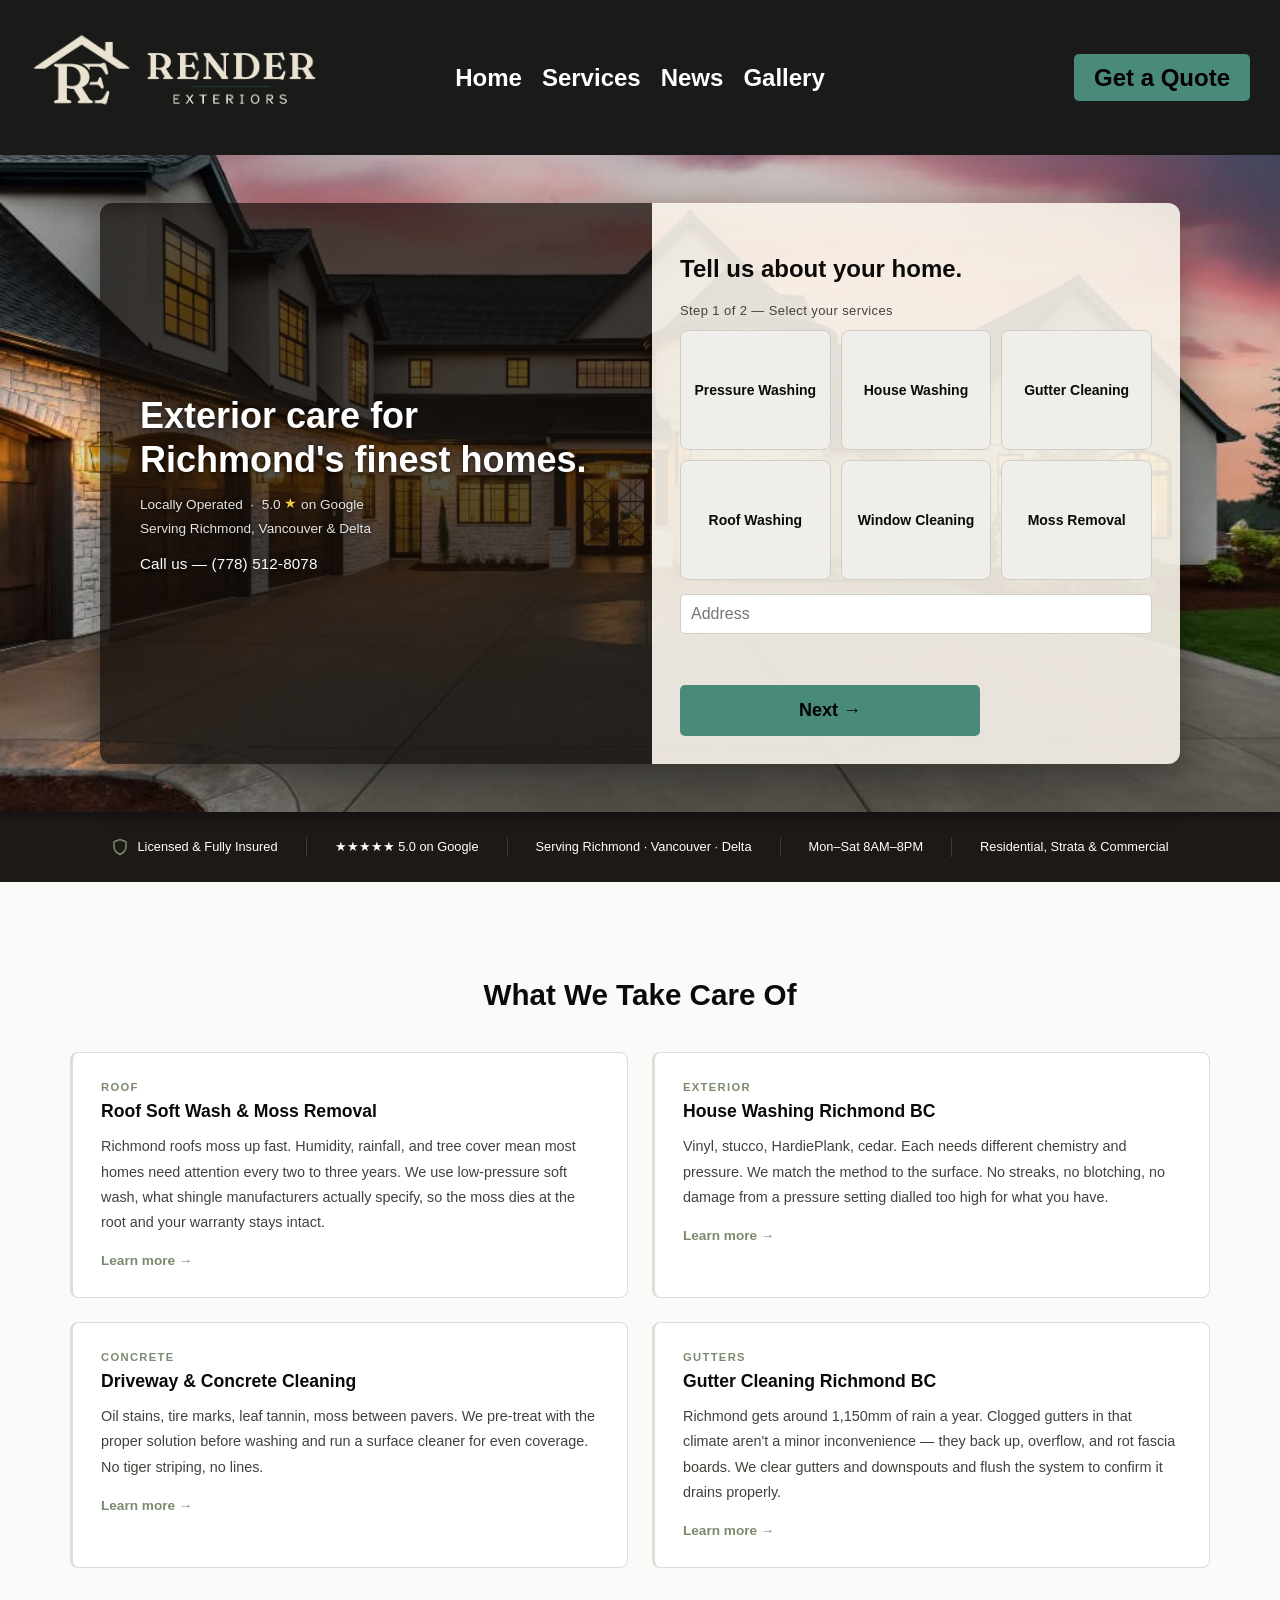
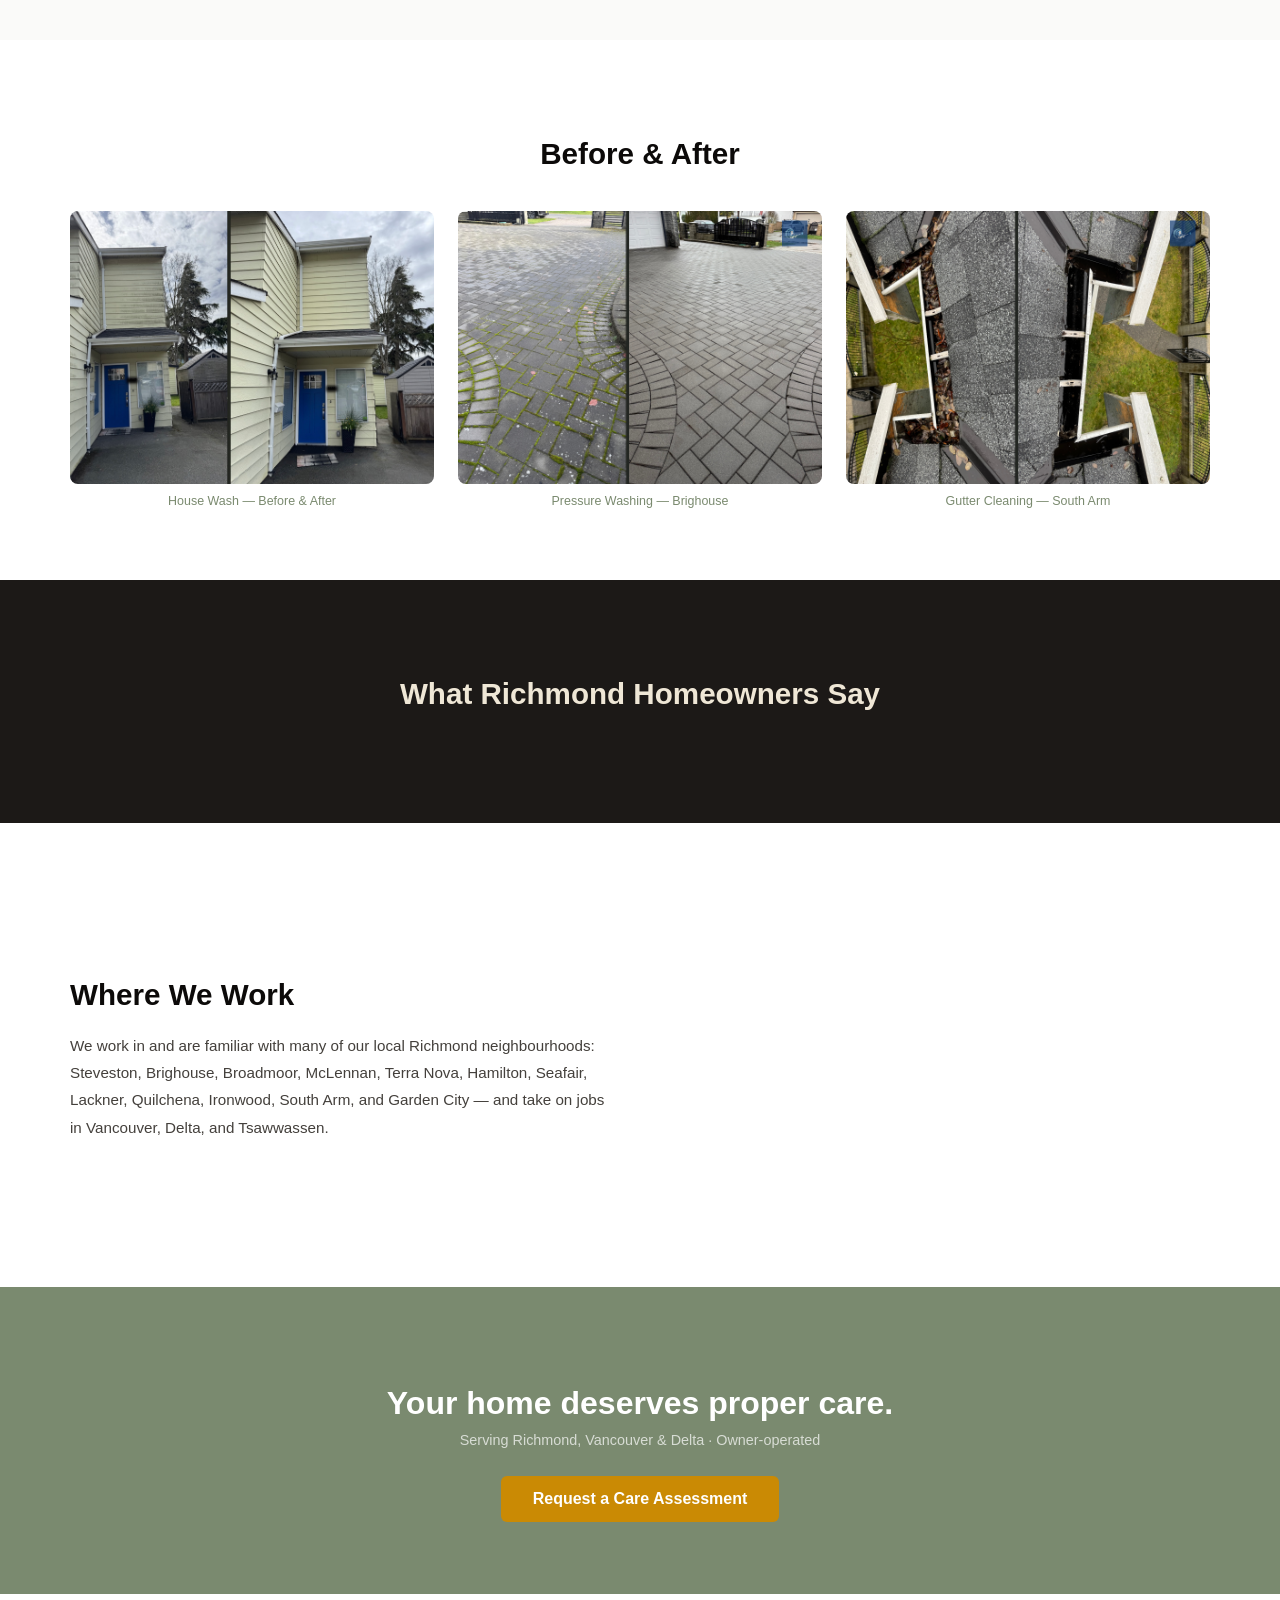
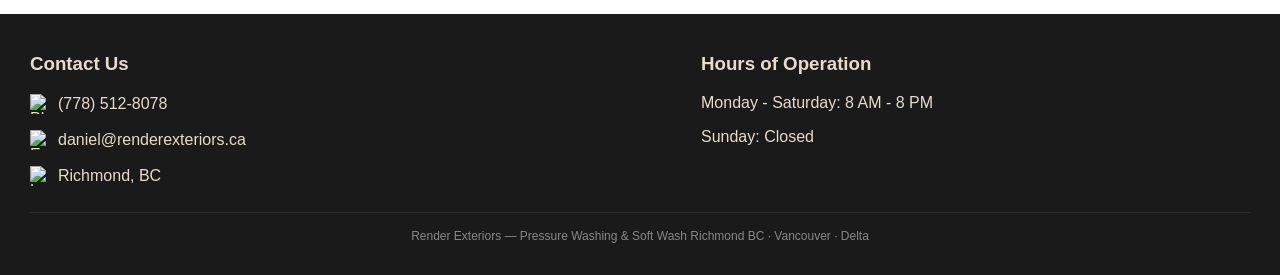
==== commit 9acfc4a2: "Bump CSS cache version to v6, push style-v4.css updates Co-Authored-By: Claude Sonnet 4.6 <noreply@a" ====
--- a/index.html
+++ b/index.html
@@ -4,7 +4,7 @@
     <meta charset="UTF-8">
     <meta name="viewport" content="width=device-width, initial-scale=1">
     <title>Render Exteriors Richmond BC</title>
-    <link rel="stylesheet" href="style-v4.css">
+    <link rel="stylesheet" href="style-v4.css?v=6">
     <link rel="icon" type="image/png" href="images/favicon.png">
     <meta http-equiv='cache-control' content='no-cache'> 
     <meta http-equiv='expires' content='0'> 
--- a/style-v4.css
+++ b/style-v4.css
@@ -1,3 +1,5 @@
+html { scroll-behavior: smooth; }
+
 /* Prevent iOS from auto-linking phone numbers in blue */
 a[href^="tel"] {
     color: inherit;
@@ -316,7 +318,7 @@
     flex: 1;
     background-color: rgba(248, 242, 234, 0.91);
     padding: 32px 28px 28px;
-    color: #1F1F1D;
+    color: #0C0A09;
 }
 
 .form-group {
@@ -396,7 +398,7 @@
     font-size: 18px;
     line-height: 1.6;
     margin-bottom: 20px;
-    color: #555; 
+    color: #44403C; 
 }
 
 .why-choose-us-text ul {
@@ -407,7 +409,7 @@
 .why-choose-us-text ul li {
     font-size: 16px;
     margin-bottom: 10px;
-    color: #555; 
+    color: #44403C; 
 }
 
 .why-choose-us-text ul li strong {
@@ -719,7 +721,7 @@
 .house_description p {
     font-size: 18px;
     line-height: 1.8;
-    color: #555;
+    color: #44403C;
     margin-bottom: 25px;
     text-align: justify;
 }
@@ -920,7 +922,7 @@
 .gutter_description p {
     font-size: 18px;
     line-height: 1.8;
-    color: #555;
+    color: #44403C;
     margin-bottom: 10px;
     text-align: justify;
 }
@@ -962,7 +964,7 @@
     padding-left: 25px;
     margin-bottom: 10px;
     line-height: 1.6;
-    color: #555;
+    color: #44403C;
 }
 .benefits-list li::before,
 .features-list li::before {
@@ -1223,7 +1225,7 @@
 
 .contact_page h4 {
     font-size: 18px;
-    color: #555;
+    color: #44403C;
     margin-bottom: 30px;
     line-height: 1.6;
 }
@@ -1551,7 +1553,7 @@
 }
 
 .contact_page .back-btn {
-    color: #555;
+    color: #44403C;
     border-color: #bbb;
 }
 
@@ -1627,11 +1629,11 @@
    ============================================================ */
 
 #contact-form h2 {
-    color: #1F1F1D;
+    color: #0C0A09;
 }
 
 #contact-form .stage-label {
-    color: #555;
+    color: #44403C;
 }
 
 #contact-form .form-error {
@@ -1641,7 +1643,7 @@
 #contact-form .service-card {
     background-color: #F0EEEA;
     border: 1px solid #D0CEC9;
-    color: #1F1F1D;
+    color: #0C0A09;
 }
 
 #contact-form .service-card:hover {
@@ -1662,7 +1664,7 @@
 #contact-form .form-group textarea {
     background-color: white;
     border: 1px solid #D0CEC9;
-    color: #1F1F1D;
+    color: #0C0A09;
 }
 
 #contact-form .form-group input:focus,
@@ -1672,12 +1674,12 @@
 }
 
 #contact-form .back-btn {
-    color: #555;
+    color: #44403C;
     border-color: #ccc;
 }
 
 #contact-form .back-btn:hover {
-    color: #1F1F1D;
+    color: #0C0A09;
     border-color: #999;
 }
 
@@ -1685,4 +1687,488 @@
     .hero-headline {
         font-size: 1.6rem;
     }
+}
+
+/* ============================================================
+   Homepage redesign — Sections 2–7
+   ============================================================ */
+
+/* Shared layout */
+.section-inner {
+    max-width: 1140px;
+    margin: 0 auto;
+    padding: 0 24px;
+}
+
+/* ── Strata Bar ── */
+.strata-bar {
+    background: #2e3a2e;
+    padding: 12px 0;
+    text-align: center;
+}
+
+.strata-bar-inner {
+    max-width: 1140px;
+    margin: 0 auto;
+    padding: 0 24px;
+    display: flex;
+    align-items: center;
+    justify-content: center;
+    gap: 20px;
+    flex-wrap: wrap;
+}
+
+.strata-bar-inner span {
+    color: #c8d4c0;
+    font-size: 0.85rem;
+    letter-spacing: 0.01em;
+}
+
+.strata-bar-inner a {
+    color: #EFE7D6;
+    font-size: 0.85rem;
+    font-weight: 600;
+    text-decoration: none;
+    white-space: nowrap;
+}
+
+.strata-bar-inner a:hover {
+    text-decoration: underline;
+}
+
+/* ── Section 2: Trust Bar ── */
+.trust-bar {
+    background: #1C1917;
+    padding: 20px 0;
+}
+
+.trust-bar-inner {
+    max-width: 1140px;
+    margin: 0 auto;
+    padding: 0 24px;
+    display: flex;
+    align-items: center;
+    justify-content: center;
+}
+
+.trust-item {
+    display: flex;
+    align-items: center;
+    gap: 8px;
+    padding: 6px 28px;
+    color: white;
+    font-size: 0.8rem;
+    white-space: nowrap;
+}
+
+.trust-item a {
+    color: white;
+    text-decoration: none;
+}
+
+.trust-item a:hover {
+    text-decoration: underline;
+}
+
+.trust-divider {
+    width: 1px;
+    height: 20px;
+    background: rgba(255, 255, 255, 0.15);
+    flex-shrink: 0;
+}
+
+/* ── Section 3: Services Grid ── */
+.services-grid-section {
+    background: #FAFAF9;
+    padding: 72px 0;
+}
+
+.services-grid-section h2 {
+    font-size: 1.85rem;
+    font-weight: 700;
+    color: #0C0A09;
+    text-align: center;
+    margin-bottom: 40px;
+}
+
+.services-grid {
+    display: grid;
+    grid-template-columns: repeat(2, 1fr);
+    gap: 24px;
+}
+
+.service-grid-card {
+    background: white;
+    border: 1px solid #E0DDD8;
+    border-left: 3px solid #E0DDD8;
+    border-radius: 8px;
+    padding: 28px;
+    transition: box-shadow 0.25s ease, border-left-color 0.25s ease;
+    cursor: pointer;
+}
+
+.service-grid-card:hover {
+    box-shadow: 0 6px 24px rgba(0, 0, 0, 0.09);
+    border-left-color: #7A8A6F;
+}
+
+.service-eyebrow {
+    display: block;
+    font-size: 0.7rem;
+    font-weight: 700;
+    letter-spacing: 0.12em;
+    color: #7A8A6F;
+    margin-bottom: 8px;
+}
+
+.service-grid-card h3 {
+    font-size: 1.1rem;
+    font-weight: 700;
+    color: #0C0A09;
+    margin: 0 0 12px;
+}
+
+.service-grid-card p {
+    font-size: 0.9rem;
+    line-height: 1.75;
+    color: #44403C;
+    margin: 0 0 16px;
+}
+
+.service-grid-card a {
+    font-size: 0.85rem;
+    font-weight: 600;
+    color: #7A8A6F;
+    text-decoration: none;
+}
+
+.service-grid-card a:hover {
+    text-decoration: underline;
+}
+
+/* ── Section 4: Before/After ── */
+.ba-section {
+    background: white;
+    padding: 72px 0;
+}
+
+.ba-section h2 {
+    font-size: 1.85rem;
+    font-weight: 700;
+    color: #0C0A09;
+    text-align: center;
+    margin-bottom: 40px;
+}
+
+.ba-grid {
+    display: grid;
+    grid-template-columns: repeat(3, 1fr);
+    gap: 24px;
+}
+
+.ba-item {
+    display: flex;
+    flex-direction: column;
+    gap: 10px;
+}
+
+.ba-static {
+    width: 100%;
+    border-radius: 8px;
+    display: block;
+    object-fit: cover;
+}
+
+.ba-slider {
+    position: relative;
+    overflow: hidden;
+    border-radius: 8px;
+    aspect-ratio: 4 / 3;
+    background: #1F1F1D;
+    user-select: none;
+    cursor: ew-resize;
+}
+
+.ba-after,
+.ba-before {
+    position: absolute;
+    top: 0;
+    left: 0;
+    width: 100%;
+    height: 100%;
+    overflow: hidden;
+}
+
+.ba-before {
+    width: 50%;
+}
+
+.ba-after img,
+.ba-before img {
+    position: absolute;
+    top: 0;
+    left: 0;
+    height: 100%;
+    width: 100%;
+    object-fit: cover;
+    z-index: 2;
+}
+
+.ba-before img {
+    /* JS sets pixel width to match slider container */
+    max-width: none;
+}
+
+.ba-placeholders {
+    position: absolute;
+    inset: 0;
+    display: flex;
+    z-index: 1;
+    pointer-events: none;
+}
+
+.ba-ph-left,
+.ba-ph-right {
+    flex: 1;
+    display: flex;
+    align-items: center;
+    justify-content: center;
+    text-align: center;
+    padding: 12px;
+    color: rgba(255, 255, 255, 0.45);
+    font-size: 0.7rem;
+    line-height: 1.55;
+}
+
+.ba-ph-left {
+    border-right: 1px dashed rgba(255, 255, 255, 0.15);
+}
+
+.ba-handle-line {
+    position: absolute;
+    top: 0;
+    left: 50%;
+    width: 2px;
+    height: 100%;
+    background: white;
+    transform: translateX(-50%);
+    pointer-events: none;
+    box-shadow: 0 0 6px rgba(0, 0, 0, 0.5);
+    z-index: 3;
+}
+
+.ba-range {
+    position: absolute;
+    inset: 0;
+    width: 100%;
+    height: 100%;
+    opacity: 0;
+    cursor: ew-resize;
+    margin: 0;
+    z-index: 4;
+}
+
+.ba-label {
+    font-size: 0.78rem;
+    color: #7A8A6F;
+    font-weight: 500;
+    text-align: center;
+    margin: 0;
+}
+
+/* ── Section 5: Testimonials ── */
+.testimonials-section {
+    background: #1C1917;
+    padding: 72px 0;
+}
+
+.testimonials-section h2 {
+    font-size: 1.85rem;
+    font-weight: 700;
+    color: #EFE7D6;
+    text-align: center;
+    margin-bottom: 40px;
+}
+
+.reviews-grid {
+    display: grid;
+    grid-template-columns: repeat(3, 1fr);
+    gap: 24px;
+    margin-bottom: 36px;
+}
+
+.review-card {
+    background: #2A2A28;
+    border-radius: 8px;
+    padding: 28px;
+}
+
+.review-stars {
+    display: block;
+    font-family: Georgia, serif;
+    color: #F5C842;
+    font-size: 1rem;
+    margin-bottom: 14px;
+}
+
+.review-text {
+    color: rgba(255, 255, 255, 0.72);
+    font-size: 0.88rem;
+    line-height: 1.75;
+    font-style: italic;
+    margin: 0 0 16px;
+}
+
+.review-author {
+    display: block;
+    color: rgba(255, 255, 255, 0.45);
+    font-size: 0.78rem;
+}
+
+.reviews-link {
+    display: block;
+    text-align: center;
+    color: #7A8A6F;
+    font-size: 0.88rem;
+    font-weight: 600;
+    text-decoration: none;
+}
+
+.reviews-link:hover {
+    text-decoration: underline;
+}
+
+/* ── Section 6: Service Area ── */
+.service-area-section {
+    background: #FFFFFF;
+    padding: 72px 0;
+}
+
+.service-area-inner {
+    max-width: 1140px;
+    margin: 0 auto;
+    padding: 0 24px;
+    display: grid;
+    grid-template-columns: 1fr 1fr;
+    gap: 56px;
+    align-items: center;
+}
+
+.service-area-text h2 {
+    font-size: 1.85rem;
+    font-weight: 700;
+    color: #0C0A09;
+    margin-bottom: 20px;
+}
+
+.service-area-text p {
+    font-size: 0.95rem;
+    line-height: 1.8;
+    color: #44403C;
+}
+
+.service-area-map iframe {
+    width: 100%;
+    height: 320px;
+    border: 0;
+    border-radius: 8px;
+    display: block;
+}
+
+/* ── Section 7: Bottom CTA ── */
+.bottom-cta-section {
+    background: #7A8A6F;
+    padding: 72px 0;
+    text-align: center;
+}
+
+.bottom-cta-section h2 {
+    font-size: 2rem;
+    font-weight: 700;
+    color: white;
+    margin-bottom: 10px;
+}
+
+.bottom-cta-tagline {
+    color: rgba(255, 255, 255, 0.7);
+    font-size: 0.9rem;
+    margin: 0 0 28px;
+}
+
+.cta-amber-btn {
+    display: inline-block;
+    background: #CA8A04;
+    color: white;
+    text-decoration: none;
+    border-radius: 6px;
+    padding: 14px 32px;
+    font-size: 1rem;
+    font-weight: 700;
+    transition: background 0.2s ease, transform 0.2s ease;
+}
+
+.cta-amber-btn:hover {
+    background: #a37003;
+    transform: translateY(-2px);
+}
+
+/* ── Footer SEO line ── */
+.footer-seo-line {
+    color: #888;
+    font-size: 0.75rem;
+    text-align: center;
+    margin-top: 20px;
+    padding-top: 16px;
+    border-top: 1px solid rgba(255, 255, 255, 0.08);
+}
+
+/* ── Mobile ── */
+@media screen and (max-width: 768px) {
+    .services-grid-section,
+    .ba-section,
+    .testimonials-section,
+    .service-area-section,
+    .bottom-cta-section {
+        padding: 48px 0;
+    }
+
+    .trust-bar-inner {
+        flex-wrap: wrap;
+    }
+
+    .trust-item {
+        flex-basis: 50%;
+        justify-content: center;
+        padding: 8px 12px;
+        font-size: 0.75rem;
+    }
+
+    .trust-divider {
+        display: none;
+    }
+
+    .services-grid {
+        grid-template-columns: 1fr;
+    }
+
+    .ba-grid {
+        grid-template-columns: 1fr;
+    }
+
+    .reviews-grid {
+        grid-template-columns: 1fr;
+    }
+
+    .service-area-inner {
+        grid-template-columns: 1fr;
+        gap: 32px;
+    }
+
+    .services-grid-section h2,
+    .ba-section h2,
+    .testimonials-section h2,
+    .service-area-text h2,
+    .bottom-cta-section h2 {
+        font-size: 1.45rem;
+    }
 }
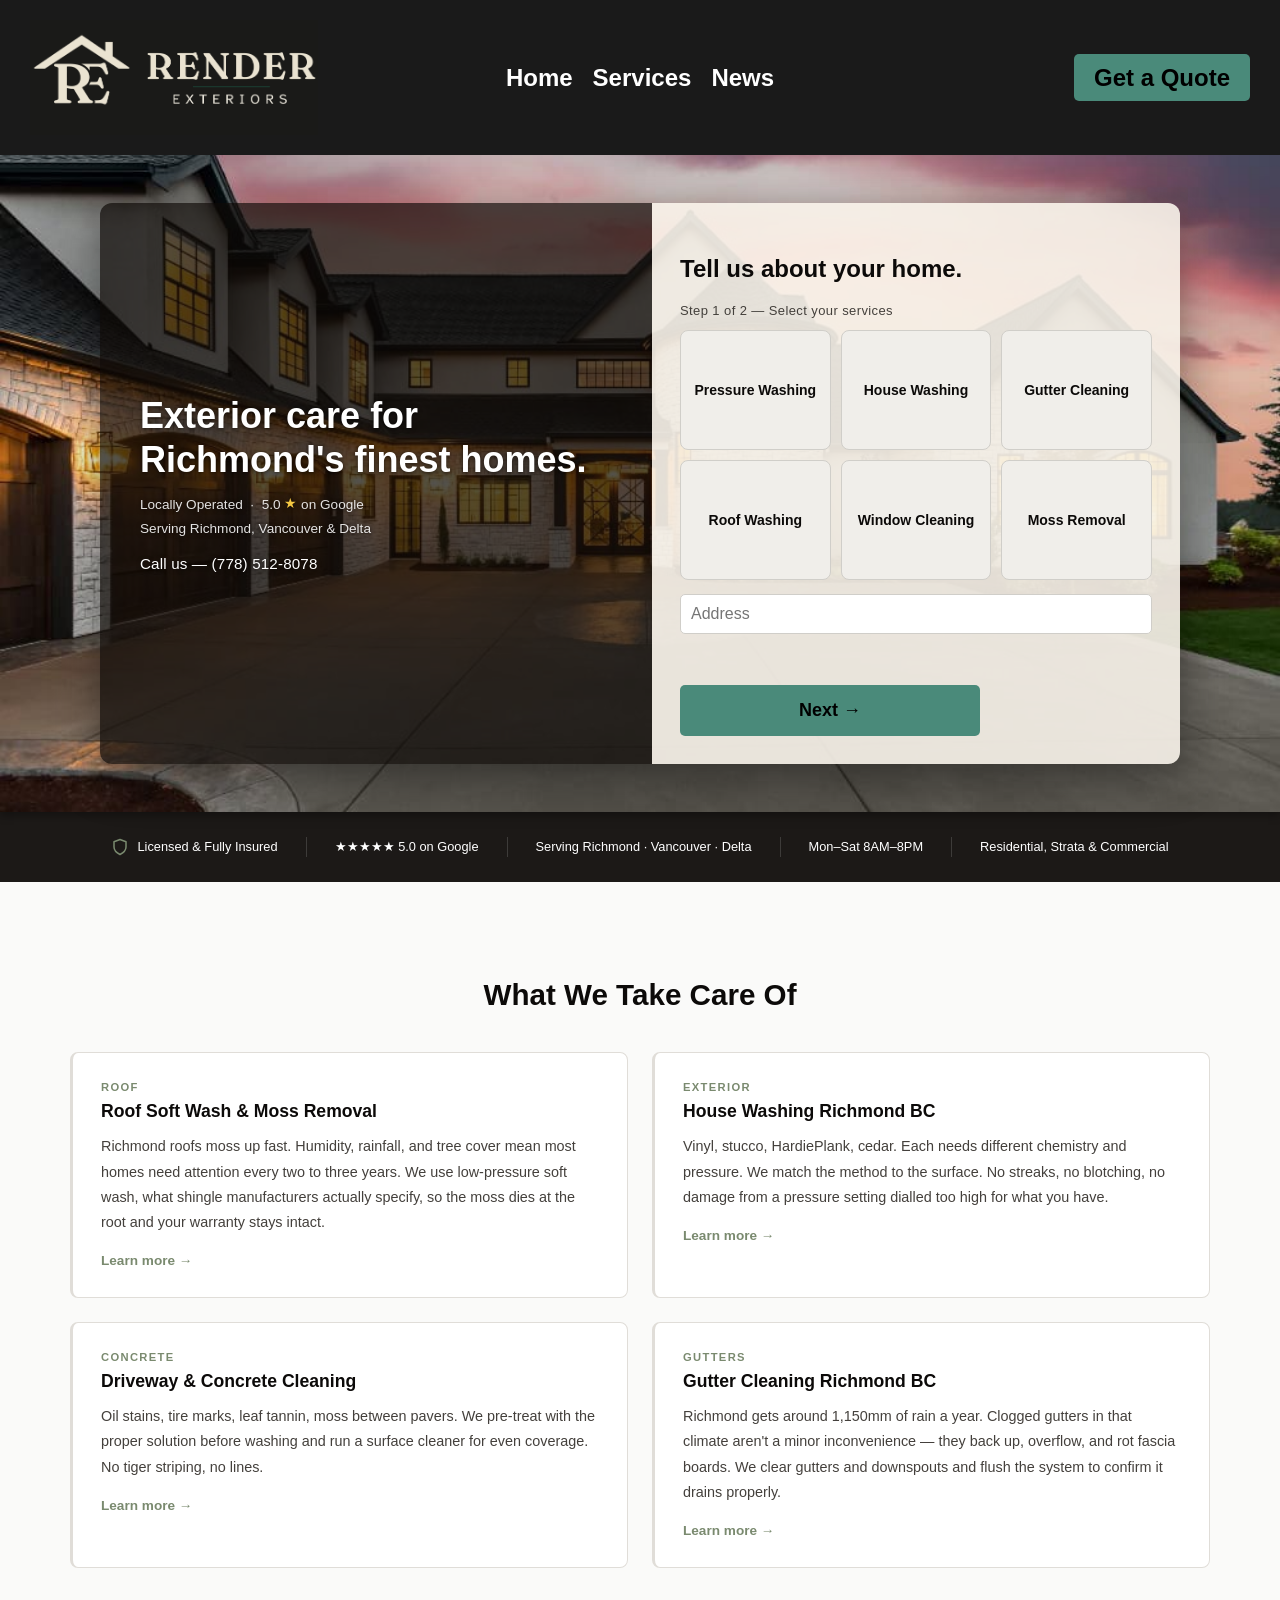
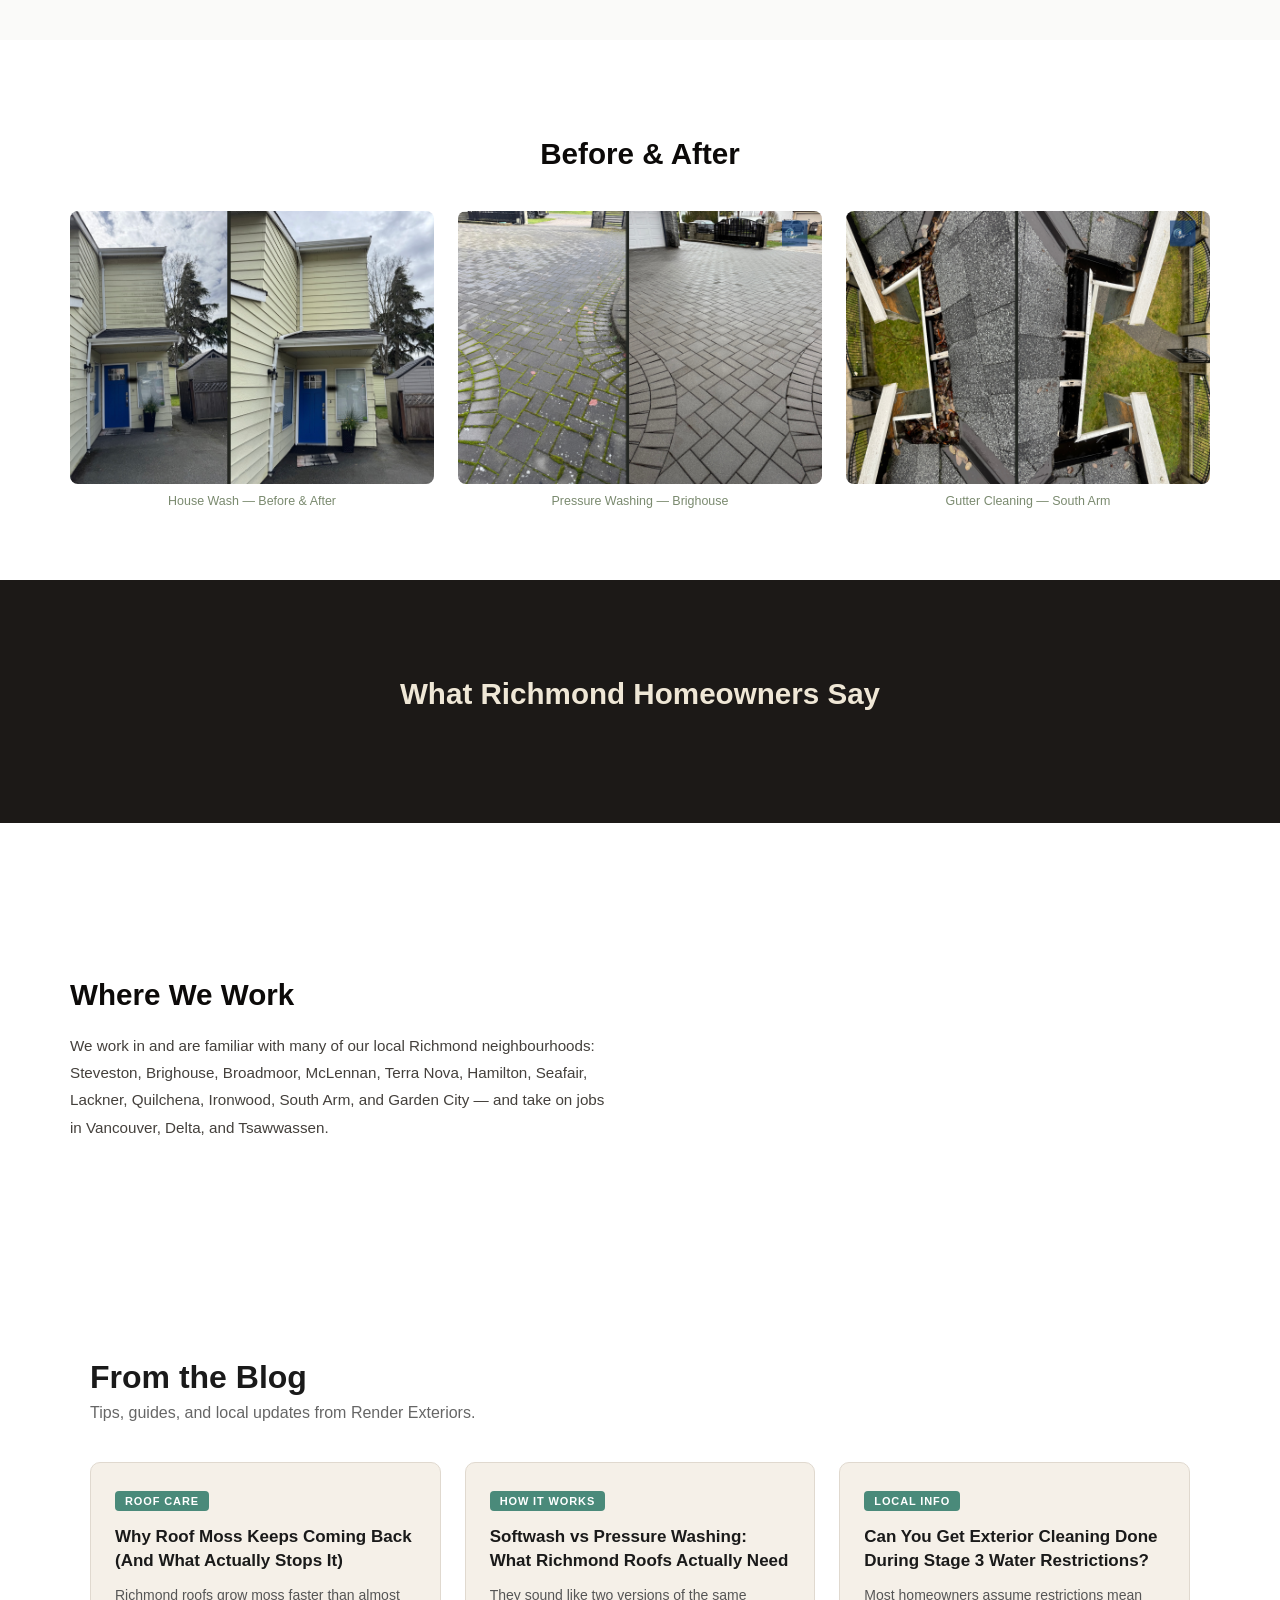
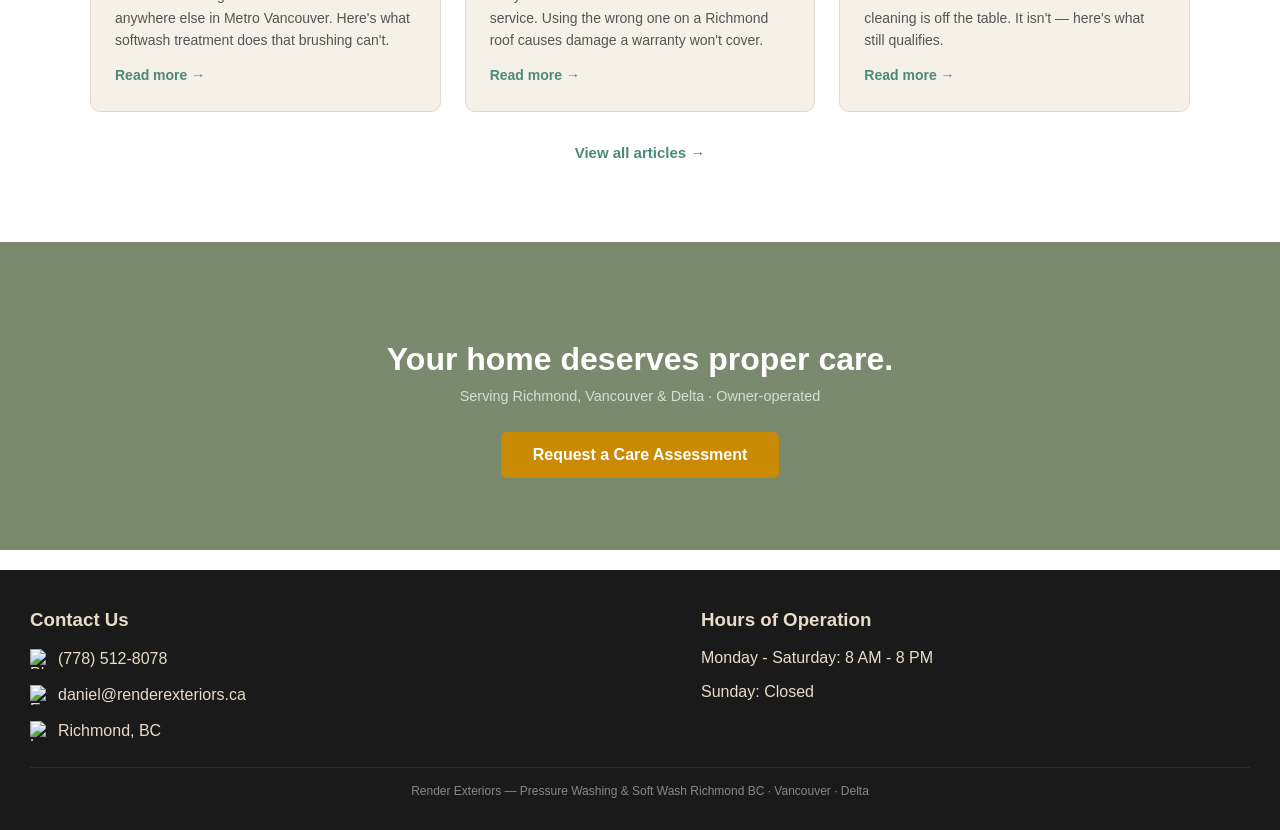
==== commit a9abe5c5: "SEO internal linking — blog previews, related posts, gallery removed - Added "From the Blog" 3-card " ====
--- a/index.html
+++ b/index.html
@@ -40,7 +40,6 @@
                     </div>
                 </li>
                 <li><a href="news.html">News</a></li>
-                <li><a href="gallery.html">Gallery</a></li>
             </ul>
         </nav>
     
@@ -63,7 +62,6 @@
                     </div>
                 </li>
                 <li><a href="news.html">News</a></li>
-                <li><a href="gallery.html">Gallery</a></li>
                 <li><a href="contact.html">Get a Quote</a></li>
             </ul>
         </div>
@@ -234,6 +232,36 @@
     </section>
 
     <!-- Section 7: Bottom CTA -->
+    <section class="blog-preview-section">
+        <div class="section-inner">
+            <h2 class="blog-preview-heading">From the Blog</h2>
+            <p class="blog-preview-sub">Tips, guides, and local updates from Render Exteriors.</p>
+            <div class="blog-preview-grid">
+                <a href="news.html" class="blog-preview-card">
+                    <span class="blog-preview-tag">Roof Care</span>
+                    <h3>Why Roof Moss Keeps Coming Back (And What Actually Stops It)</h3>
+                    <p>Richmond roofs grow moss faster than almost anywhere else in Metro Vancouver. Here's what softwash treatment does that brushing can't.</p>
+                    <span class="blog-preview-read">Read more →</span>
+                </a>
+                <a href="news.html" class="blog-preview-card">
+                    <span class="blog-preview-tag">How It Works</span>
+                    <h3>Softwash vs Pressure Washing: What Richmond Roofs Actually Need</h3>
+                    <p>They sound like two versions of the same service. Using the wrong one on a Richmond roof causes damage a warranty won't cover.</p>
+                    <span class="blog-preview-read">Read more →</span>
+                </a>
+                <a href="news.html" class="blog-preview-card">
+                    <span class="blog-preview-tag">Local Info</span>
+                    <h3>Can You Get Exterior Cleaning Done During Stage 3 Water Restrictions?</h3>
+                    <p>Most homeowners assume restrictions mean cleaning is off the table. It isn't — here's what still qualifies.</p>
+                    <span class="blog-preview-read">Read more →</span>
+                </a>
+            </div>
+            <div style="text-align:center; margin-top:32px;">
+                <a href="news.html" class="blog-preview-all">View all articles →</a>
+            </div>
+        </div>
+    </section>
+
     <section class="bottom-cta-section">
         <div class="section-inner">
             <h2>Your home deserves proper care.</h2>
--- a/style-v4.css
+++ b/style-v4.css
@@ -2171,4 +2171,128 @@
     .bottom-cta-section h2 {
         font-size: 1.45rem;
     }
-}+}
+/* ── Blog Preview Section (homepage) ── */
+.blog-preview-section {
+    background: #fff;
+    padding: 72px 0 80px;
+}
+.blog-preview-section .section-inner {
+    max-width: 1100px;
+    margin: 0 auto;
+    padding: 0 24px;
+}
+.blog-preview-heading {
+    font-size: 32px;
+    font-weight: bold;
+    color: #1a1a1a;
+    margin: 0 0 8px;
+}
+.blog-preview-sub {
+    font-size: 16px;
+    color: #666;
+    margin: 0 0 40px;
+}
+.blog-preview-grid {
+    display: grid;
+    grid-template-columns: repeat(3, 1fr);
+    gap: 24px;
+}
+.blog-preview-card {
+    display: flex;
+    flex-direction: column;
+    background: #f5f0e8;
+    border-radius: 10px;
+    padding: 28px 24px;
+    text-decoration: none;
+    color: #1a1a1a;
+    border: 1px solid #e0d9cf;
+    transition: box-shadow 0.2s, transform 0.2s;
+}
+.blog-preview-card:hover {
+    box-shadow: 0 6px 24px rgba(0,0,0,0.10);
+    transform: translateY(-2px);
+}
+.blog-preview-tag {
+    display: inline-block;
+    background: #4a8a7a;
+    color: #fff;
+    font-size: 11px;
+    font-weight: bold;
+    letter-spacing: 0.08em;
+    text-transform: uppercase;
+    padding: 4px 10px;
+    border-radius: 4px;
+    margin-bottom: 14px;
+    width: fit-content;
+}
+.blog-preview-card h3 {
+    font-size: 17px;
+    font-weight: bold;
+    line-height: 1.4;
+    margin: 0 0 12px;
+    color: #1a1a1a;
+}
+.blog-preview-card p {
+    font-size: 14px;
+    color: #555;
+    line-height: 1.6;
+    flex: 1;
+    margin: 0 0 16px;
+}
+.blog-preview-read {
+    font-size: 14px;
+    font-weight: bold;
+    color: #4a8a7a;
+}
+.blog-preview-all {
+    display: inline-block;
+    font-size: 15px;
+    font-weight: bold;
+    color: #4a8a7a;
+    text-decoration: none;
+}
+.blog-preview-all:hover { text-decoration: underline; }
+
+/* ── Related articles on service pages ── */
+.service-related {
+    background: #f5f0e8;
+    border-top: 1px solid #e0d9cf;
+    padding: 40px 0;
+    text-align: center;
+}
+.service-related h3 {
+    font-size: 13px;
+    font-weight: bold;
+    letter-spacing: 0.08em;
+    text-transform: uppercase;
+    color: #888;
+    margin: 0 0 20px;
+}
+.service-related-links {
+    display: flex;
+    flex-wrap: wrap;
+    justify-content: center;
+    gap: 12px;
+}
+.service-related-links a {
+    display: inline-block;
+    background: #fff;
+    border: 1px solid #ddd;
+    border-radius: 6px;
+    padding: 10px 18px;
+    font-size: 14px;
+    color: #1a1a1a;
+    text-decoration: none;
+    font-weight: 500;
+    transition: border-color 0.15s, color 0.15s;
+}
+.service-related-links a:hover {
+    border-color: #4a8a7a;
+    color: #4a8a7a;
+}
+
+@media (max-width: 812px) {
+    .blog-preview-grid { grid-template-columns: 1fr; }
+    .blog-preview-heading { font-size: 24px; }
+}
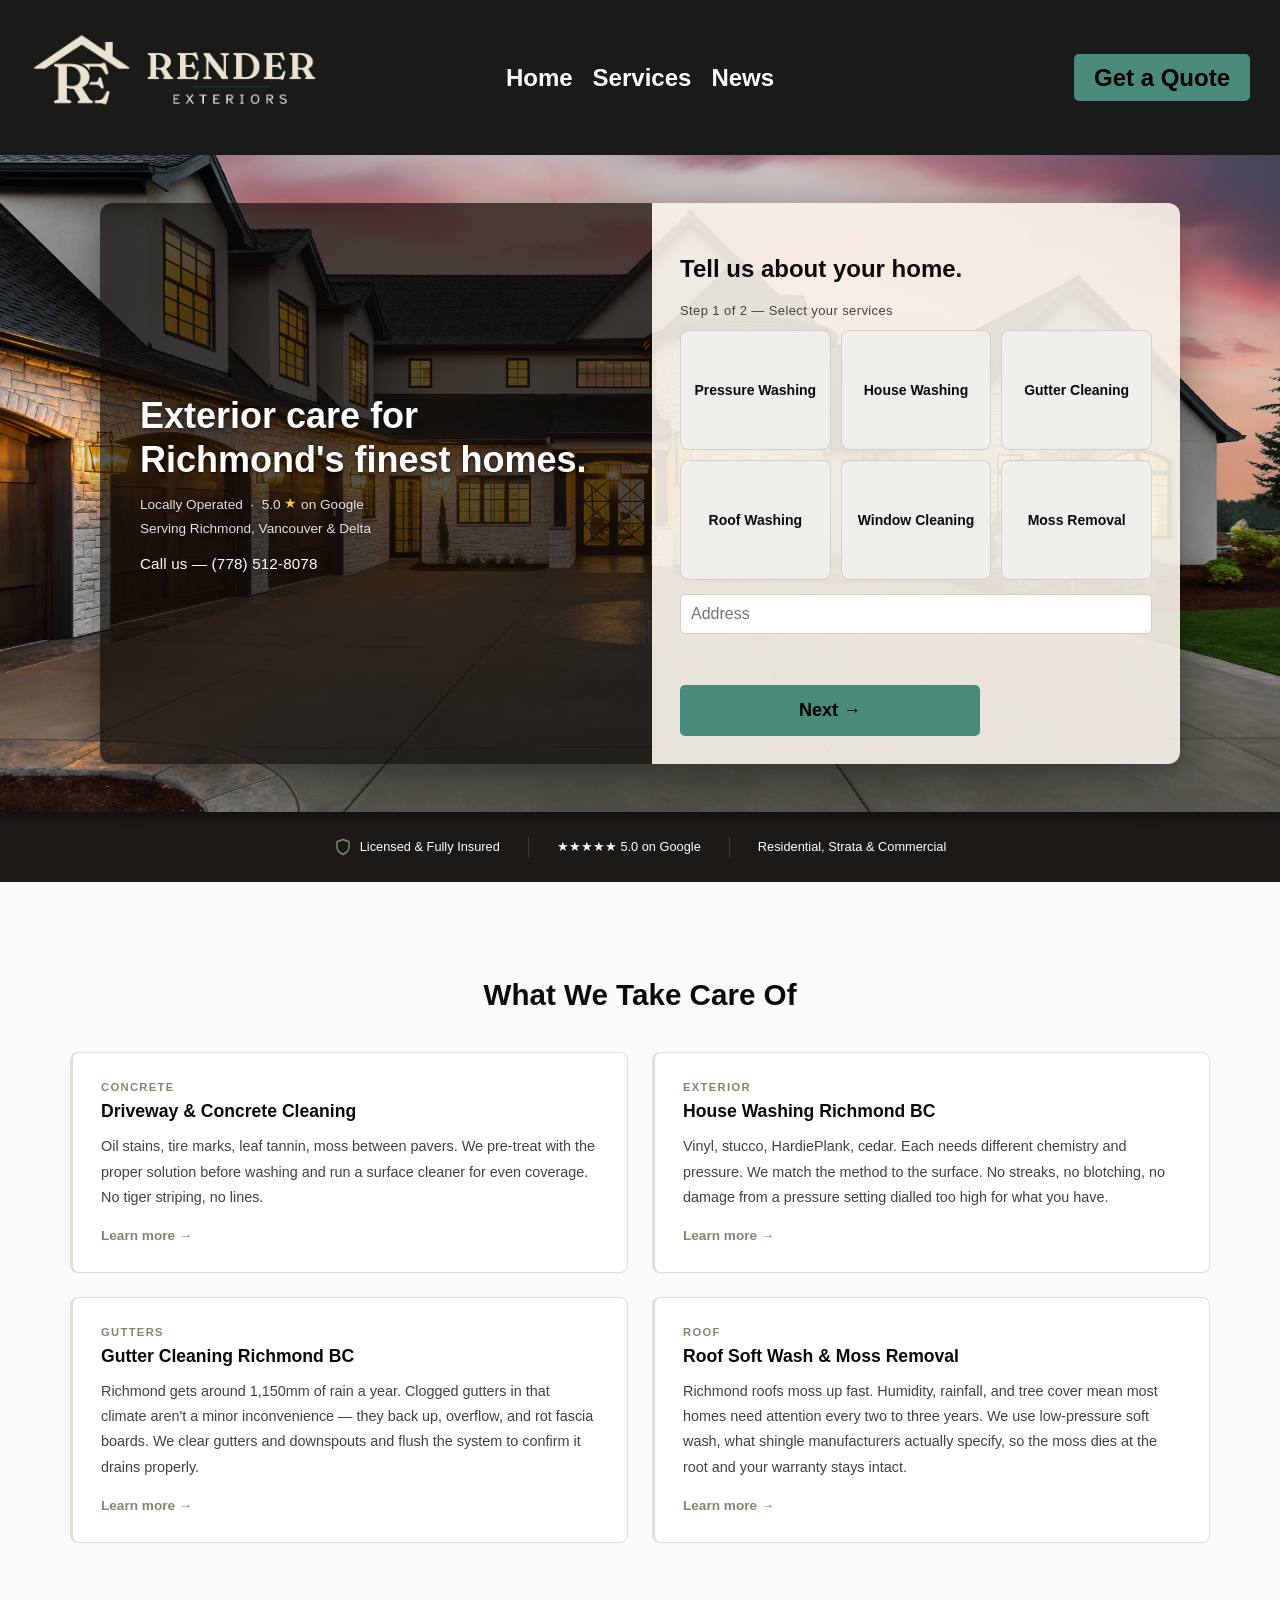
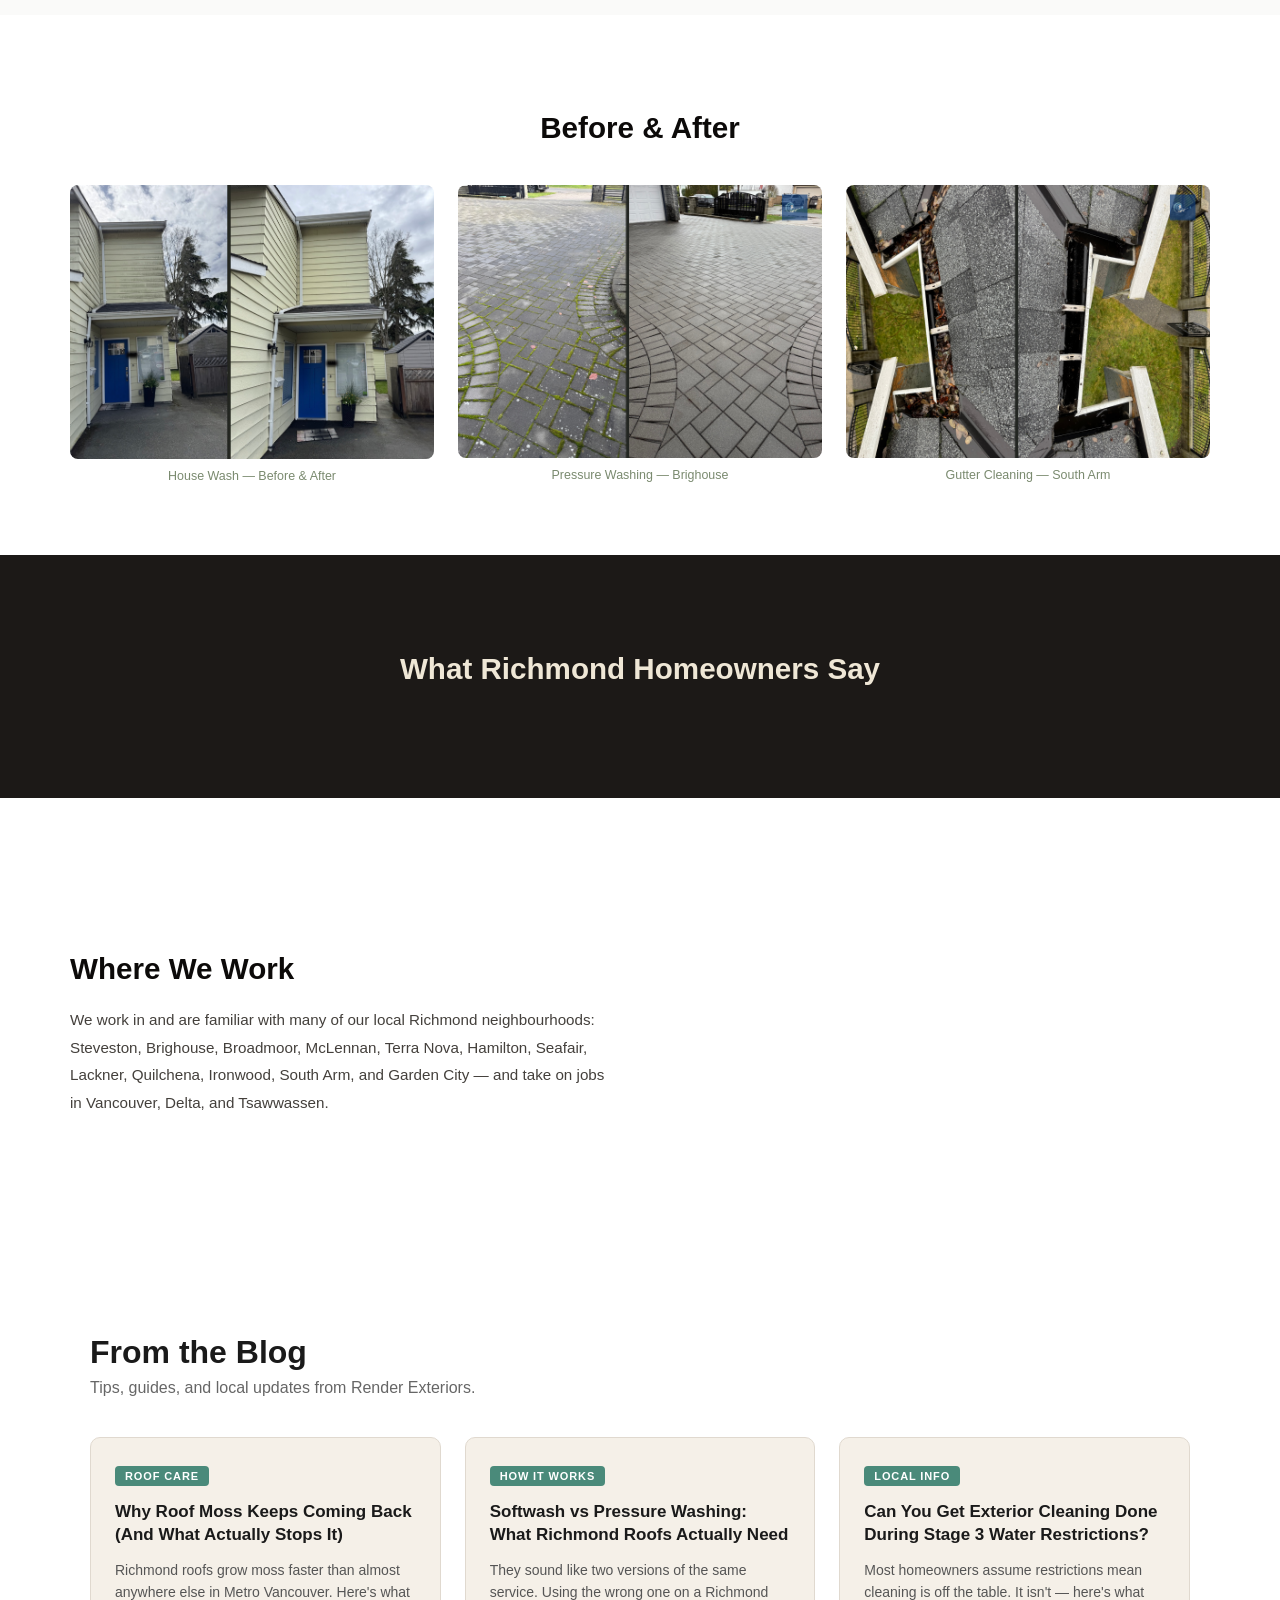
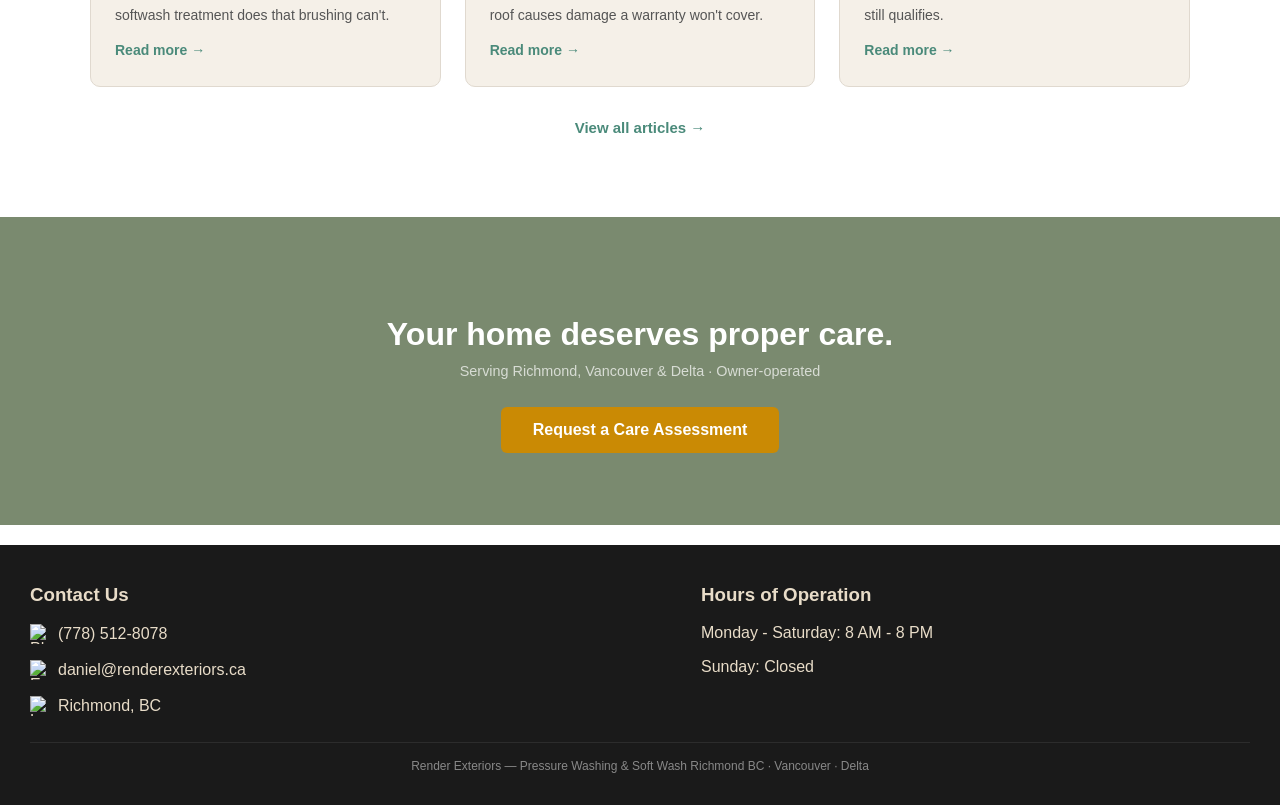
==== commit 63940a1a: "SEO overhaul, hero image updates, and UX fixes across service pages - Fix VanDan Power Wash brand le" ====
--- a/index.html
+++ b/index.html
@@ -3,8 +3,9 @@
 <head>
     <meta charset="UTF-8">
     <meta name="viewport" content="width=device-width, initial-scale=1">
-    <title>Render Exteriors Richmond BC</title>
-    <link rel="stylesheet" href="style-v4.css?v=6">
+    <title>Soft Wash &amp; Exterior Cleaning Richmond BC | Render Exteriors</title>
+    <meta name="description" content="Owner-operated soft wash and exterior cleaning in Richmond, Vancouver &amp; Delta. Roof washing, gutter cleaning, house washing, driveway pressure washing. 5.0 ★ on Google. Free estimates — (778) 512-8078.">
+    <link rel="stylesheet" href="style-v4.css?v=7">
     <link rel="icon" type="image/png" href="images/favicon.png">
     <meta http-equiv='cache-control' content='no-cache'> 
     <meta http-equiv='expires' content='0'> 
@@ -20,11 +21,54 @@
     })();
     </script>
     <link rel="canonical" href="https://renderexteriors.ca/">
+    <script type="application/ld+json">
+    {
+      "@context": "https://schema.org",
+      "@type": "LocalBusiness",
+      "name": "Render Exteriors",
+      "url": "https://renderexteriors.ca",
+      "telephone": "+17785128078",
+      "email": "daniel@renderexteriors.ca",
+      "image": "https://renderexteriors.ca/images/render-logo.png",
+      "description": "Owner-operated exterior cleaning in Richmond, Vancouver and Delta BC. Soft wash roof cleaning, gutter cleaning, house washing, and pressure washing.",
+      "address": {
+        "@type": "PostalAddress",
+        "addressLocality": "Richmond",
+        "addressRegion": "BC",
+        "addressCountry": "CA"
+      },
+      "geo": {
+        "@type": "GeoCoordinates",
+        "latitude": 49.1666,
+        "longitude": -123.1367
+      },
+      "openingHoursSpecification": [
+        {
+          "@type": "OpeningHoursSpecification",
+          "dayOfWeek": ["Monday","Tuesday","Wednesday","Thursday","Friday","Saturday"],
+          "opens": "08:00",
+          "closes": "20:00"
+        }
+      ],
+      "areaServed": [
+        {"@type": "City", "name": "Richmond"},
+        {"@type": "City", "name": "Vancouver"},
+        {"@type": "City", "name": "Delta"}
+      ],
+      "priceRange": "$$",
+      "aggregateRating": {
+        "@type": "AggregateRating",
+        "ratingValue": "5.0",
+        "bestRating": "5",
+        "ratingCount": "1"
+      }
+    }
+    </script>
 </head>
 <body>
     <header>
         <div class="logo">
-            <a href="index.html"><img src="images/render-logo.png?v=5" alt="Power Wash Logo"></a>
+            <a href="index.html"><img src="images/render-logo.png?v=5" alt="Render Exteriors — soft wash and exterior cleaning Richmond BC"></a>
         </div>
     
         <nav>
@@ -33,10 +77,10 @@
                 <li class="dropdown">
                     <a href="services.html" class="dropbtn">Services</a>
                     <div class="dropdown-content">
+                        <a href="services/pressure-washing.html">Pressure Washing</a>
+                        <a href="services/house-washing.html">House Washing</a>
                         <a href="services/gutter-cleaning.html">Gutter Cleaning</a>
                         <a href="services/roof-washing.html">Roof Washing</a>
-                        <a href="services/house-washing.html">House Washing</a>
-                        <a href="services/pressure-washing.html">Pressure Washing</a>
                     </div>
                 </li>
                 <li><a href="news.html">News</a></li>
@@ -55,10 +99,10 @@
                 <li class="dropdown">
                     <a href="services.html" class="dropbtn">Services</a>
                     <div class="dropdown-content">
+                        <a href="services/pressure-washing.html">Pressure Washing</a>
+                        <a href="services/house-washing.html">House Washing</a>
                         <a href="services/gutter-cleaning.html">Gutter Cleaning</a>
                         <a href="services/roof-washing.html">Roof Washing</a>
-                        <a href="services/house-washing.html">House Washing</a>
-                        <a href="services/pressure-washing.html">Pressure Washing</a>
                     </div>
                 </li>
                 <li><a href="news.html">News</a></li>
@@ -138,14 +182,6 @@
             </div>
             <div class="trust-divider"></div>
             <div class="trust-item">
-                <span>Serving Richmond · Vancouver · Delta</span>
-            </div>
-            <div class="trust-divider"></div>
-            <div class="trust-item">
-                <span>Mon–Sat 8AM–8PM</span>
-            </div>
-            <div class="trust-divider"></div>
-            <div class="trust-item">
                 <span>Residential, Strata &amp; Commercial</span>
             </div>
         </div>
@@ -157,10 +193,10 @@
             <h2>What We Take Care Of</h2>
             <div class="services-grid">
                 <article class="service-grid-card">
-                    <span class="service-eyebrow">ROOF</span>
-                    <h3>Roof Soft Wash &amp; Moss Removal</h3>
-                    <p>Richmond roofs moss up fast. Humidity, rainfall, and tree cover mean most homes need attention every two to three years. We use low-pressure soft wash, what shingle manufacturers actually specify, so the moss dies at the root and your warranty stays intact.</p>
-                    <a href="/services/roof-washing.html">Learn more →</a>
+                    <span class="service-eyebrow">CONCRETE</span>
+                    <h3>Driveway &amp; Concrete Cleaning</h3>
+                    <p>Oil stains, tire marks, leaf tannin, moss between pavers. We pre-treat with the proper solution before washing and run a surface cleaner for even coverage. No tiger striping, no lines.</p>
+                    <a href="/services/pressure-washing.html">Learn more →</a>
                 </article>
                 <article class="service-grid-card">
                     <span class="service-eyebrow">EXTERIOR</span>
@@ -169,17 +205,17 @@
                     <a href="/services/house-washing.html">Learn more →</a>
                 </article>
                 <article class="service-grid-card">
-                    <span class="service-eyebrow">CONCRETE</span>
-                    <h3>Driveway &amp; Concrete Cleaning</h3>
-                    <p>Oil stains, tire marks, leaf tannin, moss between pavers. We pre-treat with the proper solution before washing and run a surface cleaner for even coverage. No tiger striping, no lines.</p>
-                    <a href="/services/pressure-washing.html">Learn more →</a>
-                </article>
-                <article class="service-grid-card">
                     <span class="service-eyebrow">GUTTERS</span>
                     <h3>Gutter Cleaning Richmond BC</h3>
                     <p>Richmond gets around 1,150mm of rain a year. Clogged gutters in that climate aren't a minor inconvenience — they back up, overflow, and rot fascia boards. We clear gutters and downspouts and flush the system to confirm it drains properly.</p>
                     <a href="/services/gutter-cleaning.html">Learn more →</a>
                 </article>
+                <article class="service-grid-card">
+                    <span class="service-eyebrow">ROOF</span>
+                    <h3>Roof Soft Wash &amp; Moss Removal</h3>
+                    <p>Richmond roofs moss up fast. Humidity, rainfall, and tree cover mean most homes need attention every two to three years. We use low-pressure soft wash, what shingle manufacturers actually specify, so the moss dies at the root and your warranty stays intact.</p>
+                    <a href="/services/roof-washing.html">Learn more →</a>
+                </article>
             </div>
         </div>
     </section>
@@ -191,17 +227,17 @@
             <div class="ba-grid">
 
                 <div class="ba-item">
-                    <img src="images/before-after/house-wash-before-after.jpeg" alt="House wash before and after" class="ba-static">
+                    <img src="images/before-after/house-wash-before-after.jpeg" alt="House washing before and after — soft wash exterior, Richmond BC" class="ba-static">
                     <p class="ba-label">House Wash — Before &amp; After</p>
                 </div>
 
 <div class="ba-item">
-                    <img src="images/before-after/pressure-washing-brighouse.jpg" alt="Pressure washing before and after — Brighouse" class="ba-static">
+                    <img src="images/before-after/pressure-washing-brighouse.jpg" alt="Pressure washing before and after — driveway cleaning, Brighouse Richmond BC" class="ba-static">
                     <p class="ba-label">Pressure Washing — Brighouse</p>
                 </div>
 
                 <div class="ba-item">
-                    <img src="images/before-after/gutter-cleaning-south-arm.jpg" alt="Gutter cleaning before and after — South Arm" class="ba-static">
+                    <img src="images/before-after/gutter-cleaning-south-arm.jpg" alt="Gutter cleaning before and after — South Arm Richmond BC" class="ba-static">
                     <p class="ba-label">Gutter Cleaning — South Arm</p>
                 </div>
 
@@ -287,6 +323,6 @@
         </div>
         <p class="footer-seo-line">Render Exteriors — Pressure Washing &amp; Soft Wash Richmond BC · Vancouver · Delta</p>
     </footer>
-    <script src="app.js?v=5"></script>
+    <script src="app.js?v=6"></script>
 </body>
 </html>
--- a/style-v4.css
+++ b/style-v4.css
@@ -332,8 +332,9 @@
     padding: 10px;
     border: 1px solid #ccc;
     border-radius: 5px;
+    font-family: inherit;
     font-size: 16px;
-    background-color: rgba(255, 255, 255, 0.8); 
+    background-color: rgba(255, 255, 255, 0.8);
     color: black;
 }
 
@@ -469,7 +470,8 @@
 
 /* Change color of dropdown links on hover */
 .dropdown-content a:hover {
-    background-color: #3d7a6a;
+    background-color: #e8dcc8;
+    color: #1a1a1a;
 }
 
 /* Show the dropdown menu on hover */
@@ -658,7 +660,7 @@
     }
 }
 .house_washing {
-    background-image: url('images/5.png');
+    background-image: url('images/house-wash-hero.jpg');
     background-size: cover;
     background-position: center;
     height: 400px; 
@@ -678,7 +680,7 @@
     background-color: rgba(0,0,0,0.4); 
 }
 
-.house_washing h2 {
+.house_washing h1 {
     font-size: 48px;  
     color: white;
     text-shadow: 2px 2px 8px rgba(0,0,0,0.8);
@@ -806,7 +808,7 @@
         height: 300px;
     }
     
-    .house_washing h2 {
+    .house_washing h1 {
         font-size: 42px;
         padding: 20px;
     }
@@ -834,7 +836,7 @@
 }
 
 @media screen and (max-width: 480px) {
-    .house_washing h2 {
+    .house_washing h1 {
         font-size: 32px;
     }
     
@@ -877,7 +879,7 @@
     background-color: rgba(0,0,0,0.4); 
 }
 
-.gutter_cleaning h2 {
+.gutter_cleaning h1 {
     font-size: 48px;  
     color: white;
     text-shadow: 2px 2px 8px rgba(0,0,0,0.8);
@@ -896,6 +898,7 @@
     box-shadow: 0 5px 20px rgba(0,0,0,0.08);
 }
 
+.gutter_description h2,
 .gutter_description h3 {
     font-size: 32px;
     color: #333;
@@ -905,6 +908,7 @@
     padding-bottom: 15px;
 }
 
+.gutter_description h2::after,
 .gutter_description h3::after {
     content: '';
     position: absolute;
@@ -927,6 +931,32 @@
     text-align: justify;
 }
 
+.gutter_description dl {
+    margin: 30px 0;
+}
+
+.gutter_description dt {
+    font-size: 19px;
+    line-height: 1.6;
+    color: #333;
+    margin-bottom: 8px;
+    margin-top: 25px;
+}
+
+.gutter_description dt:first-child {
+    margin-top: 0;
+}
+
+.gutter_description dd {
+    font-size: 18px;
+    line-height: 1.8;
+    color: #44403C;
+    margin-left: 0;
+    margin-bottom: 0;
+    padding-left: 20px;
+    border-left: 3px solid #4a8a7a;
+}
+
 .gutter-image {
     display: grid;
     grid-template-columns: repeat(2, 1fr);
@@ -994,7 +1024,7 @@
         height: 250px; 
     }
     
-    .gutter_cleaning h2 {
+    .gutter_cleaning h1 {
         font-size: 36px; 
         padding: 15px 25px;
         width: 90%;
@@ -1006,12 +1036,14 @@
         border-radius: 8px;
     }
     
-    .gutter_description h3 {
+    .gutter_description h2,
+.gutter_description h3 {
         font-size: 26px; 
         margin-bottom: 20px;
     }
     
-    .gutter_description h3::after {
+    .gutter_description h2::after,
+.gutter_description h3::after {
         width: 80px; 
         height: 3px;
     }
@@ -1061,12 +1093,13 @@
         height: 200px; 
     }
     
-    .gutter_cleaning h2 {
+    .gutter_cleaning h1 {
         font-size: 28px;
         padding: 12px 20px;
     }
     
-    .gutter_description h3 {
+    .gutter_description h2,
+.gutter_description h3 {
         font-size: 22px; 
     }
     
@@ -1093,7 +1126,7 @@
 }
 
 .pressure_washing {
-    background-image: url('images/pressure_washer.jpeg');
+    background-image: url('images/pressure-washing-hero.jpeg');
     background-size: cover;
     background-position: center;
     height: 400px; 
@@ -1113,7 +1146,7 @@
     background-color: rgba(0,0,0,0.4); 
 }
 
-.pressure_washing h2 {
+.pressure_washing h1 {
     font-size: 48px;  
     color: white;
     text-shadow: 2px 2px 8px rgba(0,0,0,0.8);
@@ -1129,7 +1162,7 @@
         height: 300px;
     }
     
-    .pressure_washing h2 {
+    .pressure_washing h1 {
         font-size: 42px;
         padding: 20px;
     }
@@ -1137,7 +1170,7 @@
 }
 
 @media screen and (max-width: 480px) {
-    .pressure_washing h2 {
+    .pressure_washing h1 {
         font-size: 32px;
     }
     
@@ -1164,7 +1197,7 @@
     background-color: rgba(0,0,0,0.4); 
 }
 
-.roof_washing h2 {
+.roof_washing h1 {
     font-size: 48px;  
     color: white;
     text-shadow: 2px 2px 8px rgba(0,0,0,0.8);
@@ -1180,7 +1213,7 @@
         height: 300px;
     }
     
-    .roof_washing h2 {
+    .roof_washing h1 {
         font-size: 42px;
         padding: 20px;
     }
@@ -1188,7 +1221,7 @@
 }
 
 @media screen and (max-width: 480px) {
-    .roof_washing h2 {
+    .roof_washing h1 {
         font-size: 32px;
     }
     
@@ -1467,9 +1500,11 @@
     background-color: rgba(0, 0, 0, 0.5);
 }
 
-.service-card.active {
+.service-card.active,
+.service-card.active:hover {
     border-color: #4a8a7a;
-    background-color: rgba(74, 138, 122, 0.22);
+    background-color: #4a8a7a;
+    color: white;
 }
 
 .card-check {
@@ -1485,6 +1520,7 @@
 
 .service-card.active .card-check {
     display: block;
+    color: white;
 }
 
 /* Inline validation error */
@@ -1543,9 +1579,11 @@
     background-color: rgba(74, 138, 122, 0.08);
 }
 
-.contact_page .service-card.active {
+.contact_page .service-card.active,
+.contact_page .service-card.active:hover {
     border-color: #4a8a7a;
-    background-color: rgba(74, 138, 122, 0.14);
+    background-color: #4a8a7a;
+    color: white;
 }
 
 .contact_page .form-error {
@@ -1651,13 +1689,19 @@
     background-color: #E8E6E0;
 }
 
-#contact-form .service-card.active {
+#contact-form .service-card.active,
+#contact-form .service-card.active:hover {
     border: 2px solid #7A8A6F;
-    background-color: rgba(122, 138, 111, 0.1);
+    background-color: #7A8A6F;
+    color: white;
 }
 
 #contact-form .card-check {
     color: #7A8A6F;
+}
+
+#contact-form .service-card.active .card-check {
+    color: white;
 }
 
 #contact-form .form-group input,
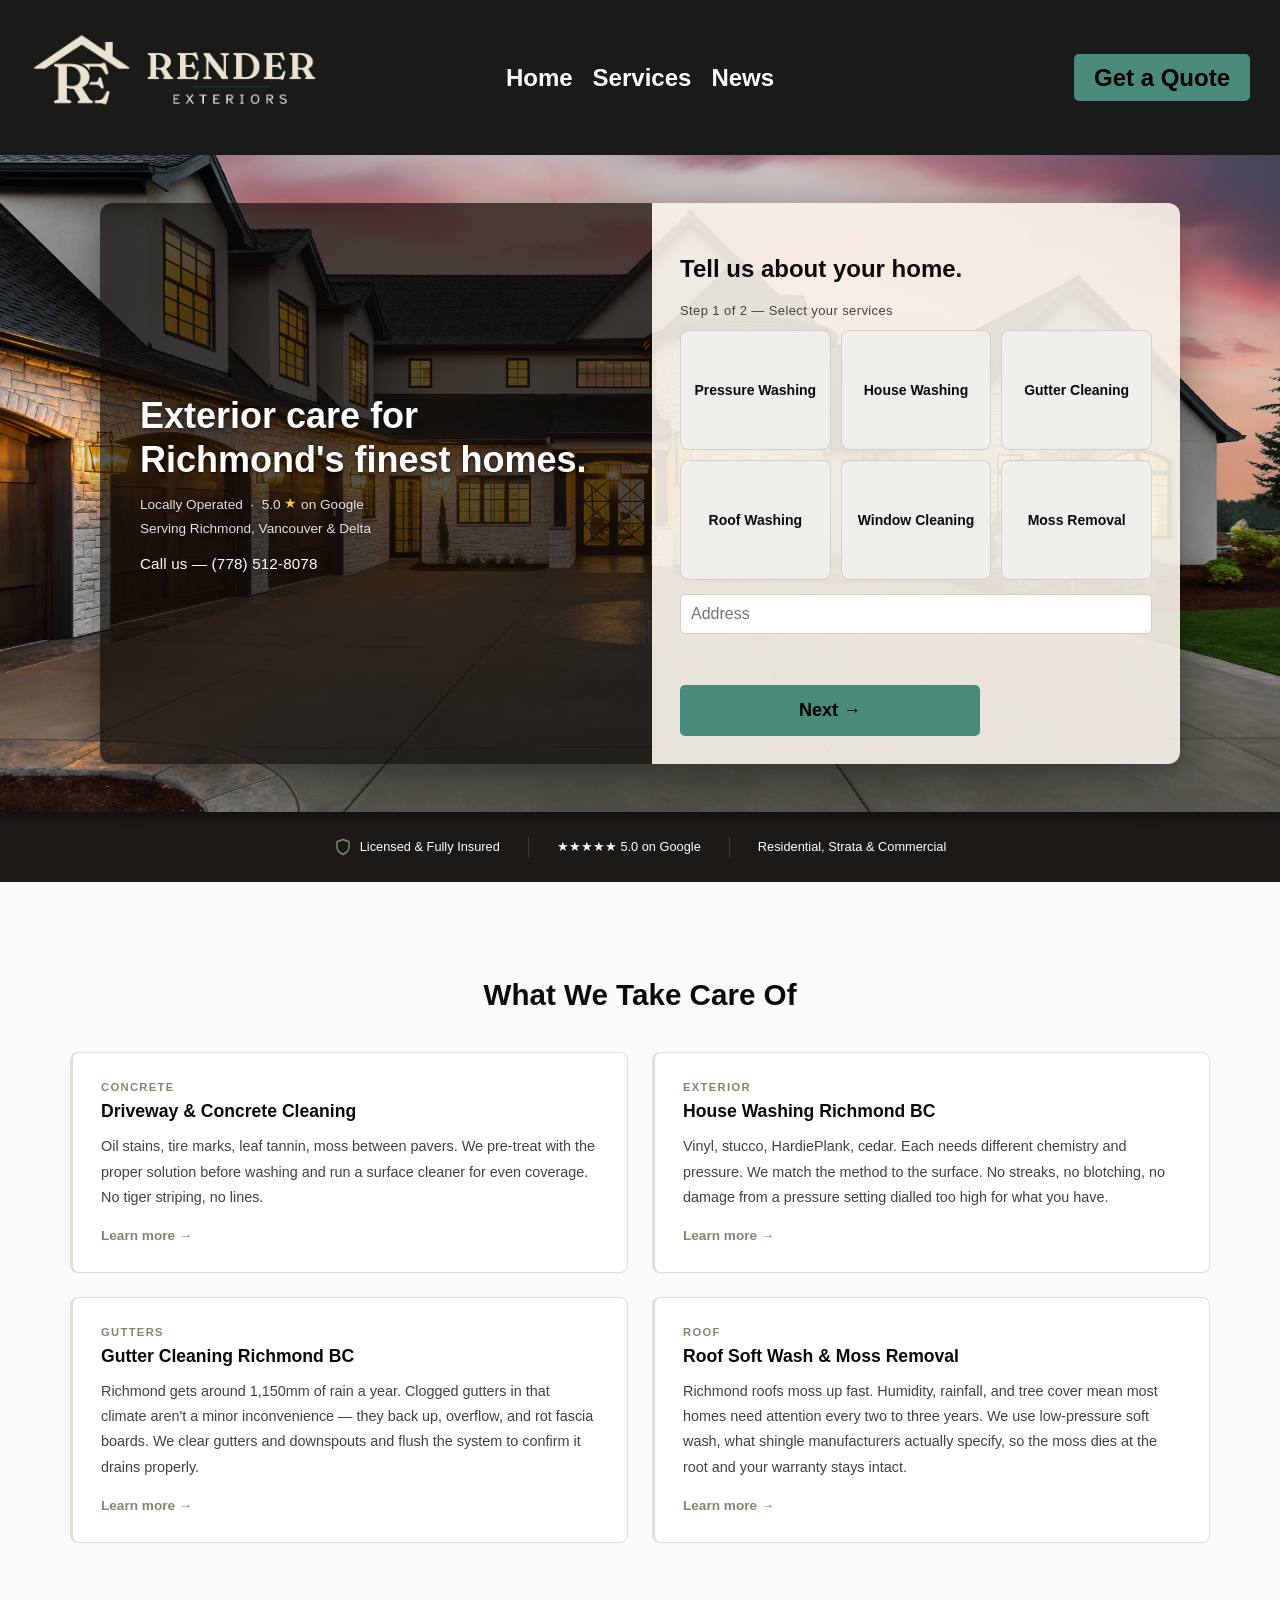
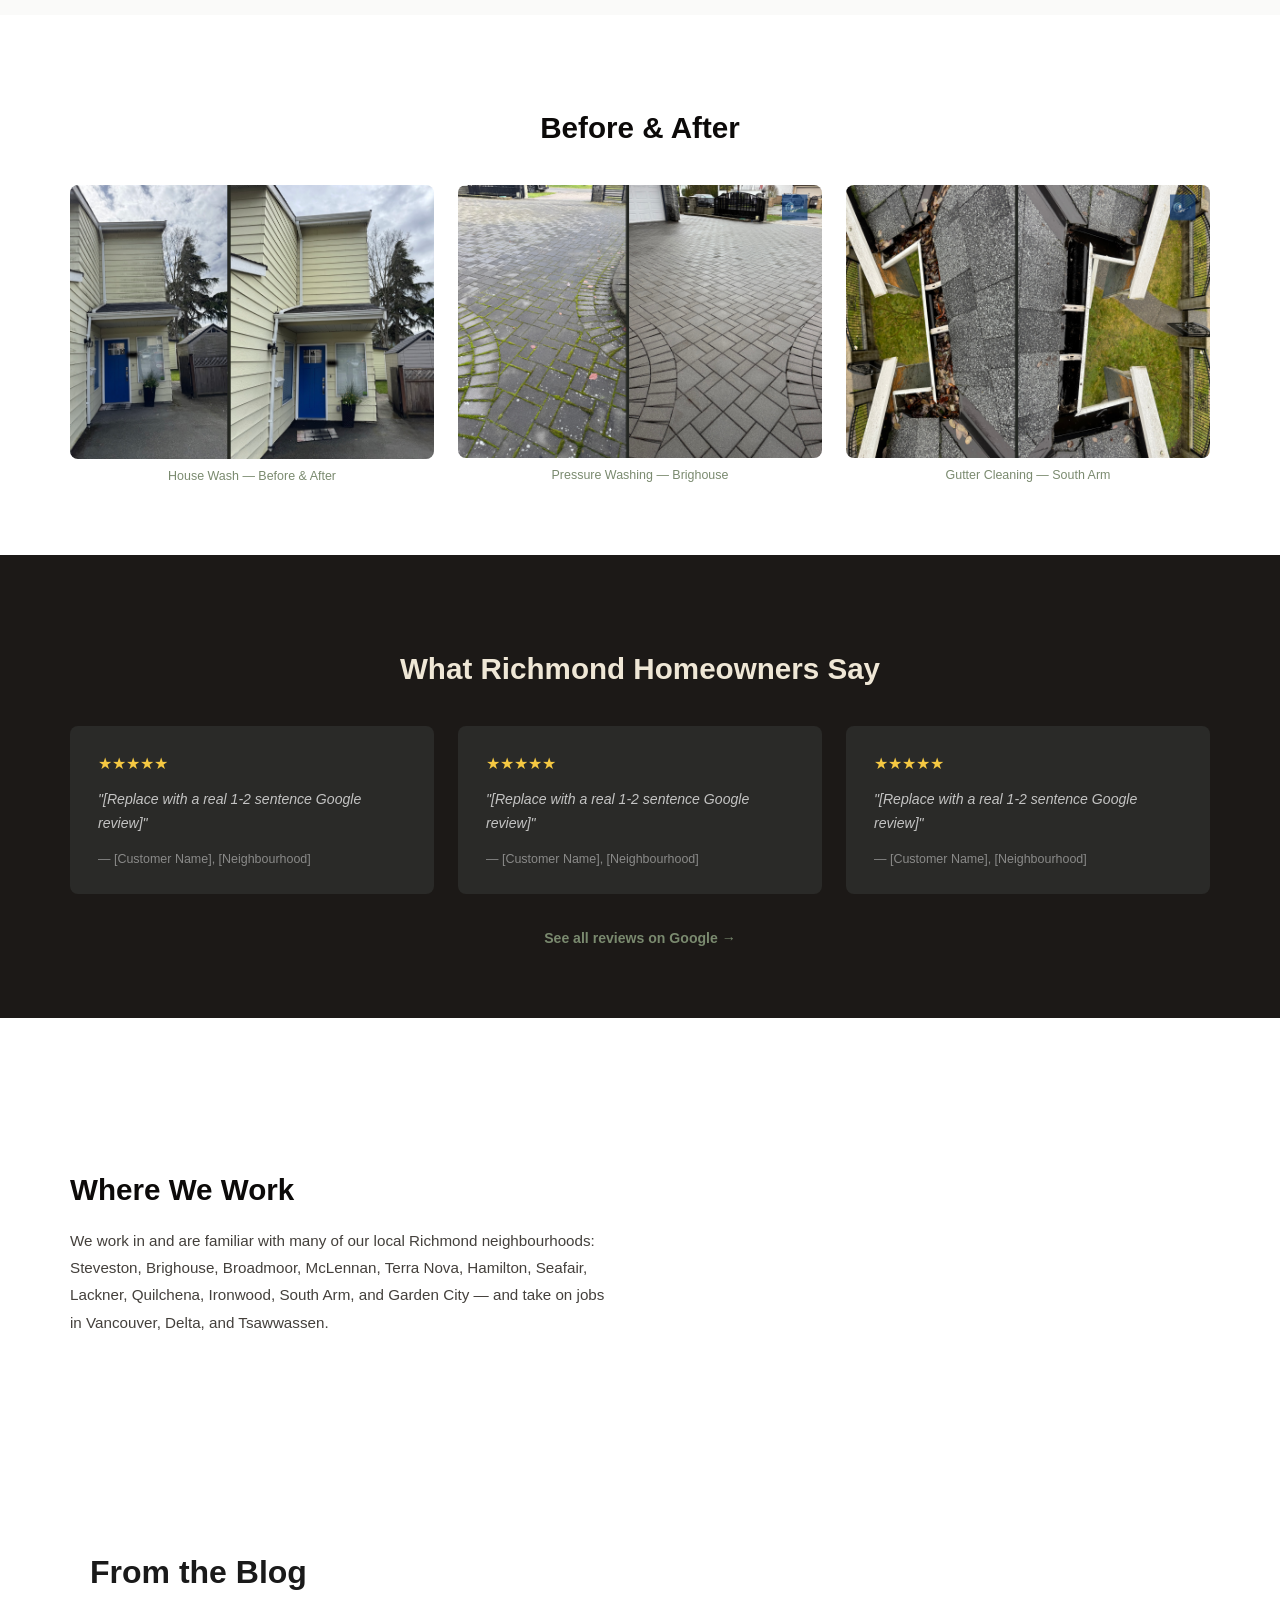
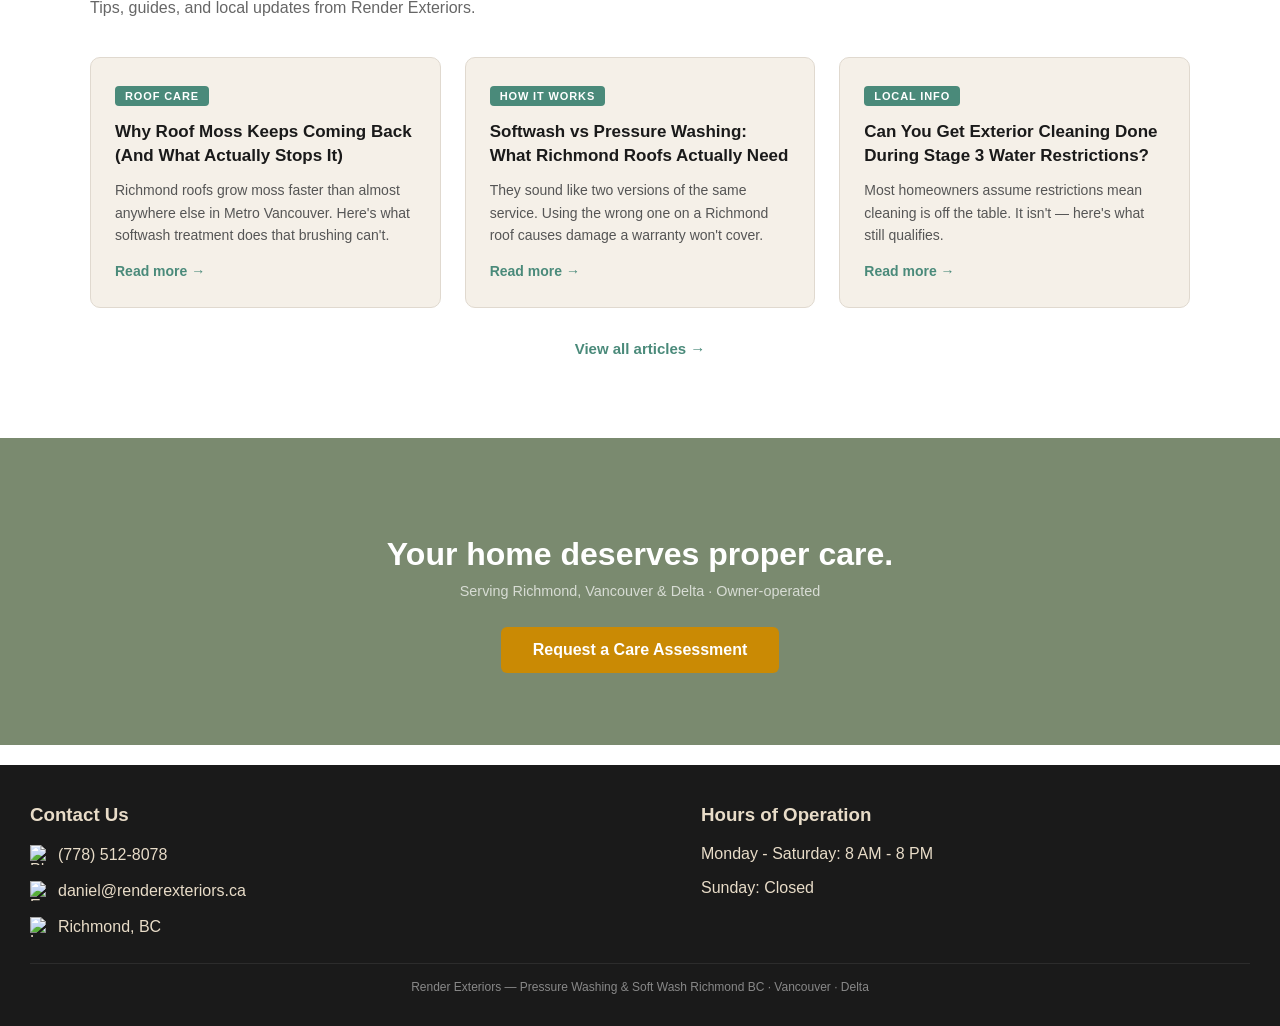
==== commit 78531715: "Replace expired Trustindex widget with static review cards Trustindex trial expired and was showing " ====
--- a/index.html
+++ b/index.html
@@ -245,12 +245,29 @@
         </div>
     </section>
 
-    <!-- REVIEWS: Copy real text from your Google Business Profile. Replace the placeholder lines in each card. -->
+    <!-- REVIEWS: Placeholder cards. Replace review-text and review-author in each card with real copy from your Google Business Profile, and set reviews-link href to your Google review page. -->
     <!-- Section 5: Testimonials -->
     <section class="testimonials-section" id="reviews">
         <div class="section-inner">
             <h2>What Richmond Homeowners Say</h2>
-            <script defer async src='https://cdn.trustindex.io/loader.js?6572d8875b8315674c5610ec4c0'></script>
+            <div class="reviews-grid">
+                <div class="review-card">
+                    <span class="review-stars">★★★★★</span>
+                    <p class="review-text">"[Replace with a real 1-2 sentence Google review]"</p>
+                    <span class="review-author">— [Customer Name], [Neighbourhood]</span>
+                </div>
+                <div class="review-card">
+                    <span class="review-stars">★★★★★</span>
+                    <p class="review-text">"[Replace with a real 1-2 sentence Google review]"</p>
+                    <span class="review-author">— [Customer Name], [Neighbourhood]</span>
+                </div>
+                <div class="review-card">
+                    <span class="review-stars">★★★★★</span>
+                    <p class="review-text">"[Replace with a real 1-2 sentence Google review]"</p>
+                    <span class="review-author">— [Customer Name], [Neighbourhood]</span>
+                </div>
+            </div>
+            <a href="#" class="reviews-link">See all reviews on Google →</a>
         </div>
     </section>
 
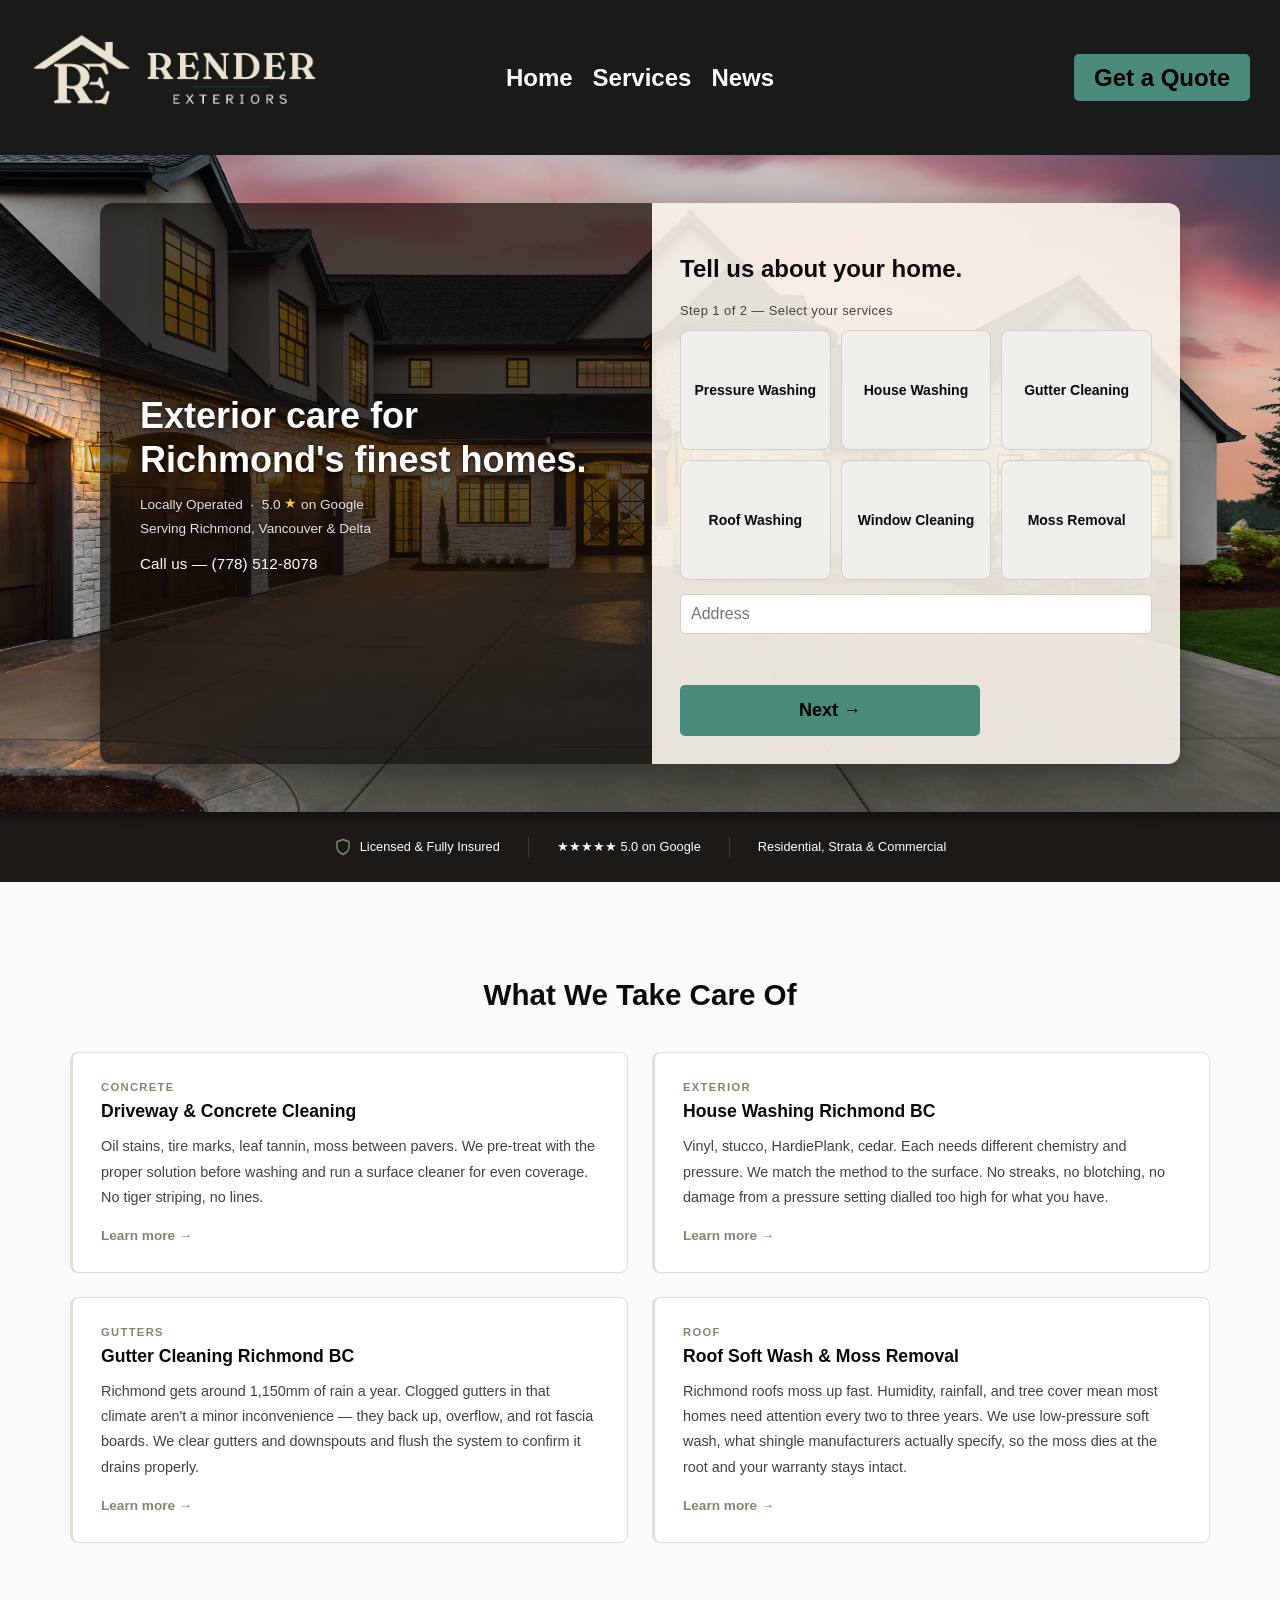
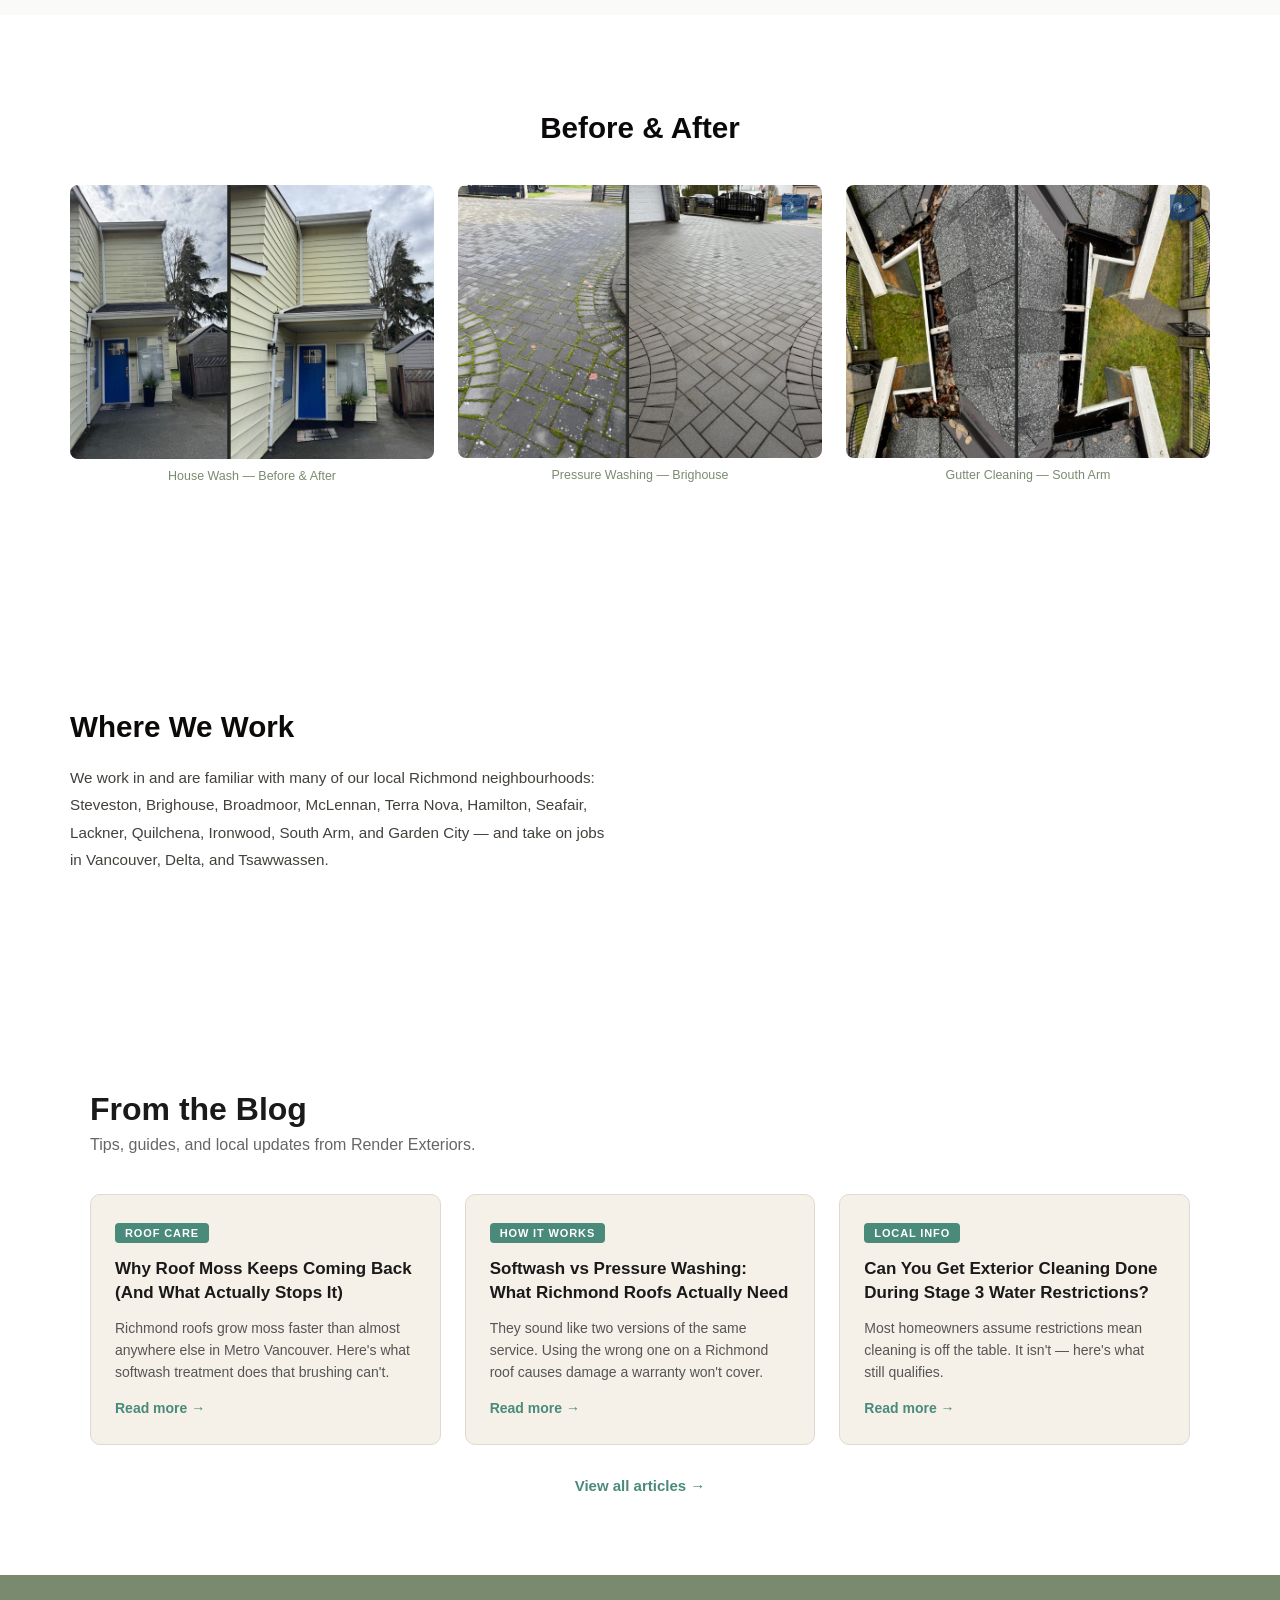
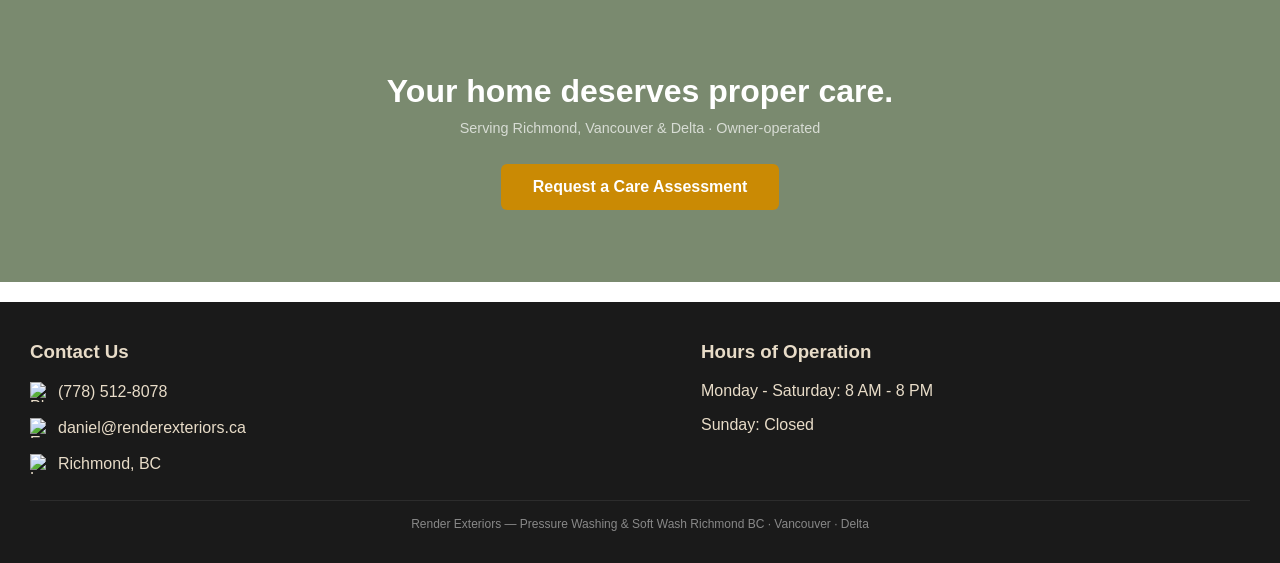
==== commit 8f7c97f1: "Remove testimonials section from homepage Placeholder review cards weren't ready to go live with fab" ====
--- a/index.html
+++ b/index.html
@@ -178,7 +178,7 @@
             </div>
             <div class="trust-divider"></div>
             <div class="trust-item">
-                <a href="#reviews">★★★★★ 5.0 on Google</a>
+                <span>★★★★★ 5.0 on Google</span>
             </div>
             <div class="trust-divider"></div>
             <div class="trust-item">
@@ -245,32 +245,6 @@
         </div>
     </section>
 
-    <!-- REVIEWS: Placeholder cards. Replace review-text and review-author in each card with real copy from your Google Business Profile, and set reviews-link href to your Google review page. -->
-    <!-- Section 5: Testimonials -->
-    <section class="testimonials-section" id="reviews">
-        <div class="section-inner">
-            <h2>What Richmond Homeowners Say</h2>
-            <div class="reviews-grid">
-                <div class="review-card">
-                    <span class="review-stars">★★★★★</span>
-                    <p class="review-text">"[Replace with a real 1-2 sentence Google review]"</p>
-                    <span class="review-author">— [Customer Name], [Neighbourhood]</span>
-                </div>
-                <div class="review-card">
-                    <span class="review-stars">★★★★★</span>
-                    <p class="review-text">"[Replace with a real 1-2 sentence Google review]"</p>
-                    <span class="review-author">— [Customer Name], [Neighbourhood]</span>
-                </div>
-                <div class="review-card">
-                    <span class="review-stars">★★★★★</span>
-                    <p class="review-text">"[Replace with a real 1-2 sentence Google review]"</p>
-                    <span class="review-author">— [Customer Name], [Neighbourhood]</span>
-                </div>
-            </div>
-            <a href="#" class="reviews-link">See all reviews on Google →</a>
-        </div>
-    </section>
-
     <!-- Section 6: Service Area -->
     <section class="service-area-section">
         <div class="service-area-inner">
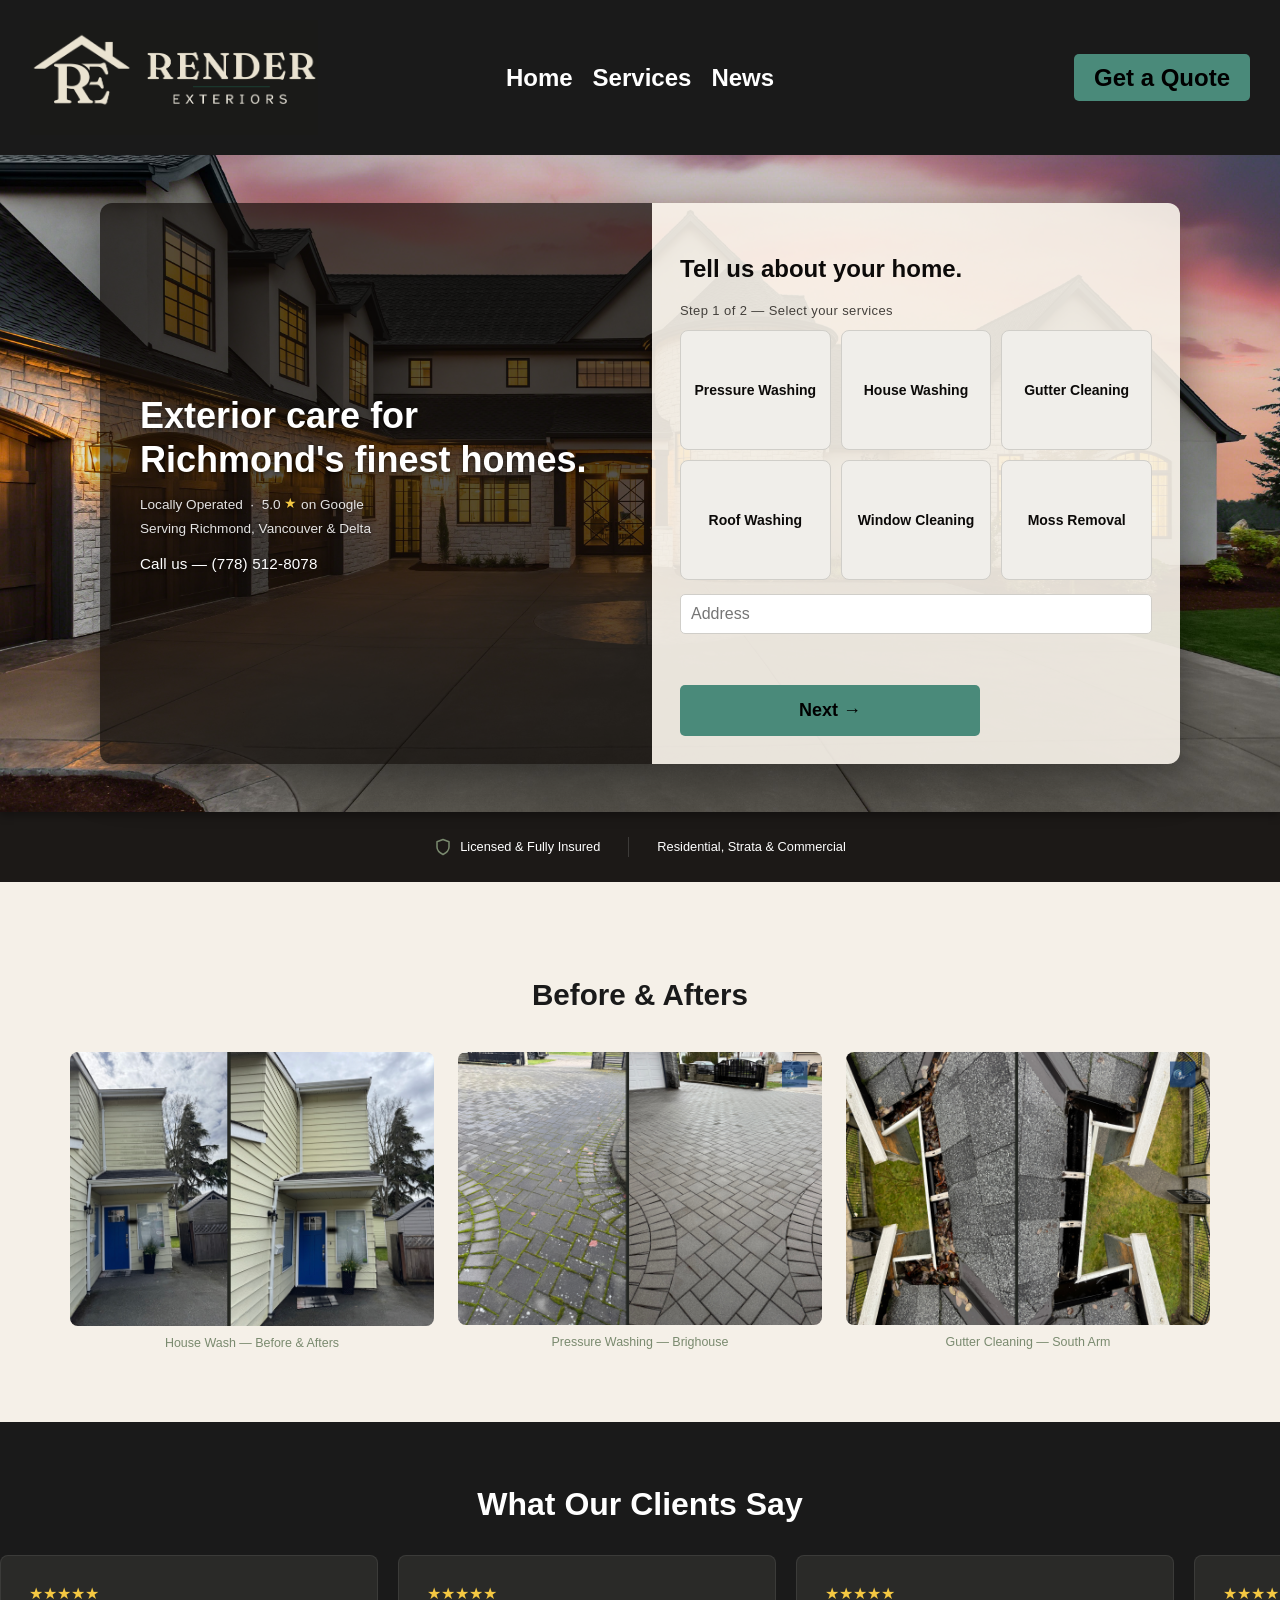
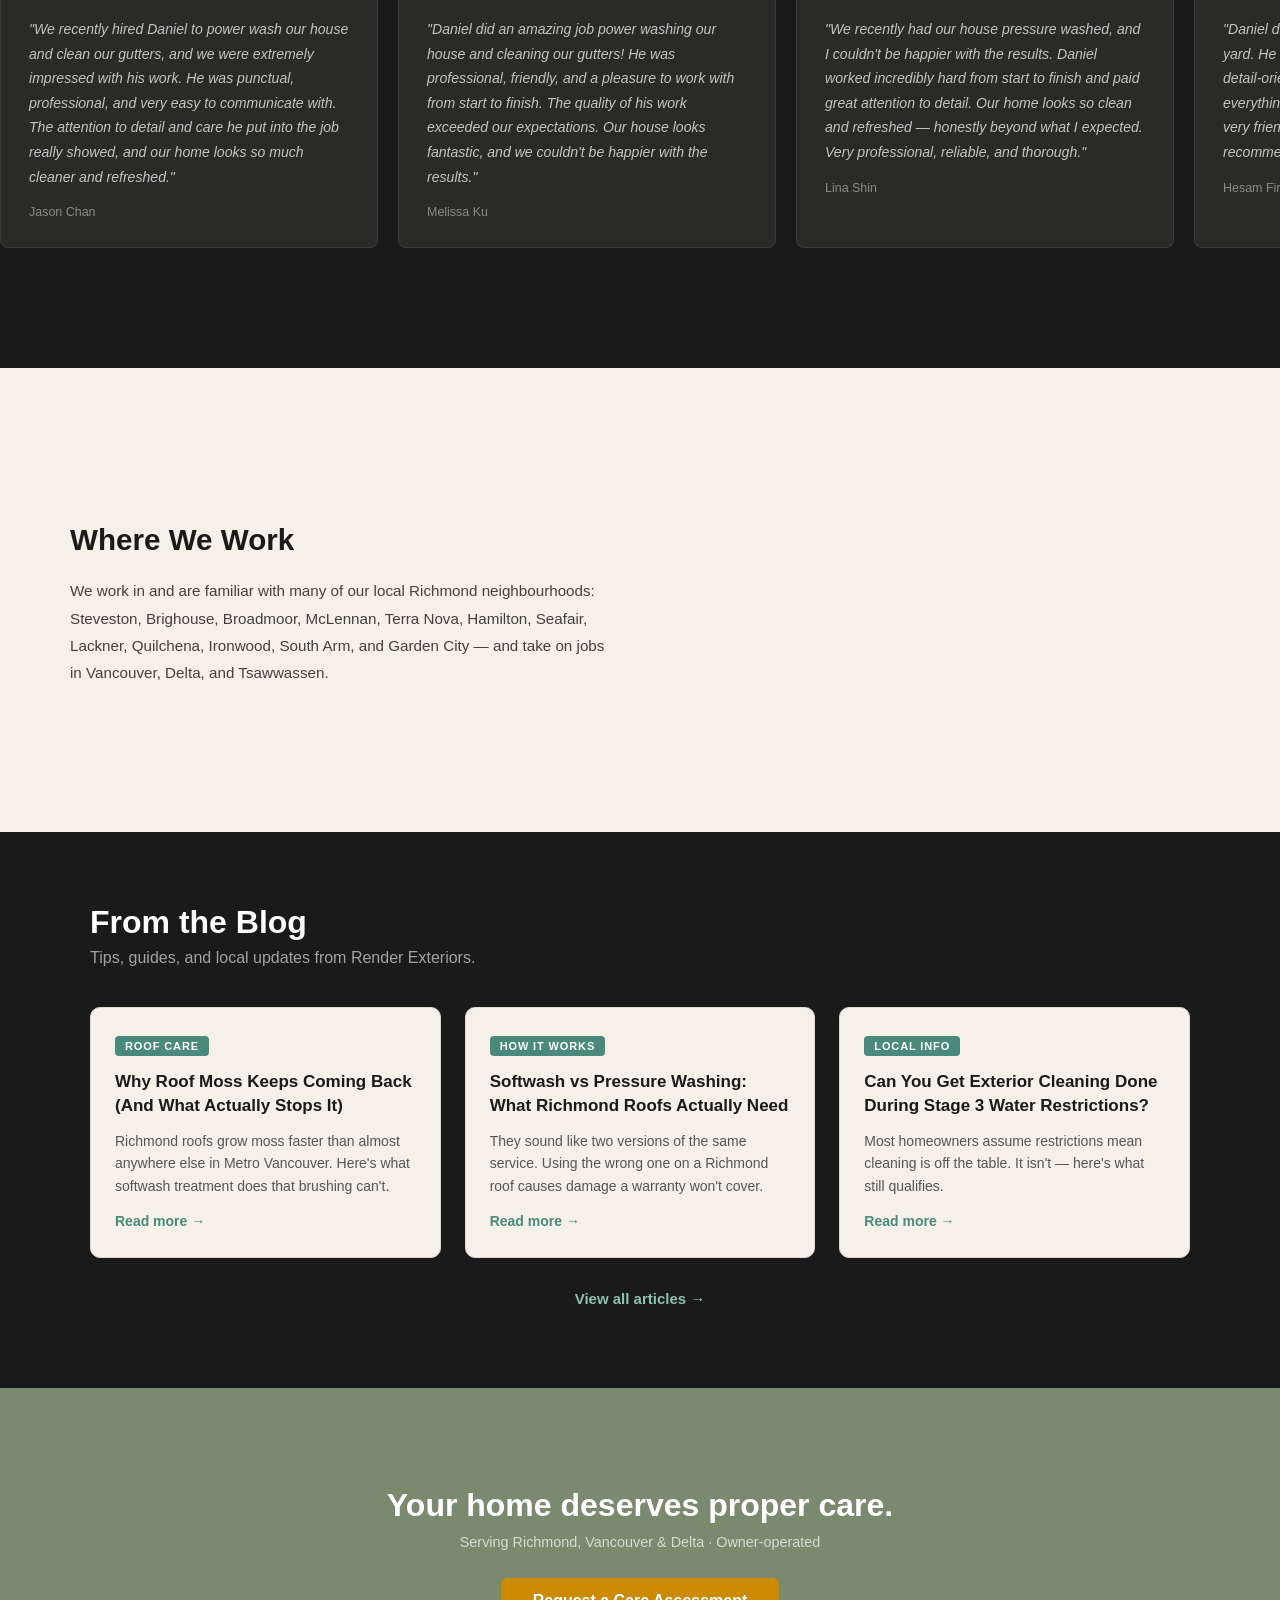
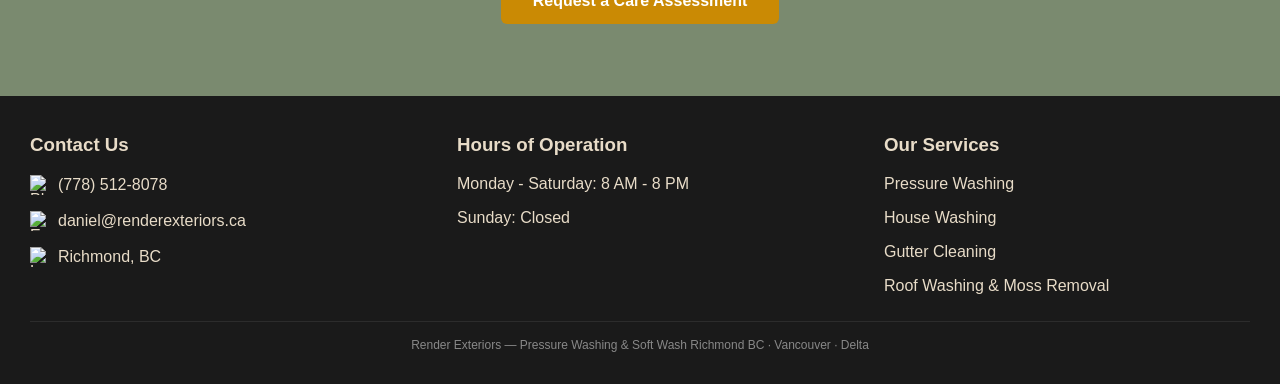
==== commit 41aa6808: "Homepage redesign: hardcoded reviews carousel, new section color rhythm, footer service links - Repl" ====
--- a/index.html
+++ b/index.html
@@ -5,7 +5,7 @@
     <meta name="viewport" content="width=device-width, initial-scale=1">
     <title>Soft Wash &amp; Exterior Cleaning Richmond BC | Render Exteriors</title>
     <meta name="description" content="Owner-operated soft wash and exterior cleaning in Richmond, Vancouver &amp; Delta. Roof washing, gutter cleaning, house washing, driveway pressure washing. 5.0 ★ on Google. Free estimates — (778) 512-8078.">
-    <link rel="stylesheet" href="style-v4.css?v=7">
+    <link rel="stylesheet" href="style-v4.css?v=13">
     <link rel="icon" type="image/png" href="images/favicon.png">
     <meta http-equiv='cache-control' content='no-cache'> 
     <meta http-equiv='expires' content='0'> 
@@ -178,44 +178,7 @@
             </div>
             <div class="trust-divider"></div>
             <div class="trust-item">
-                <span>★★★★★ 5.0 on Google</span>
-            </div>
-            <div class="trust-divider"></div>
-            <div class="trust-item">
                 <span>Residential, Strata &amp; Commercial</span>
-            </div>
-        </div>
-    </section>
-
-    <!-- Section 3: Services Grid -->
-    <section class="services-grid-section">
-        <div class="section-inner">
-            <h2>What We Take Care Of</h2>
-            <div class="services-grid">
-                <article class="service-grid-card">
-                    <span class="service-eyebrow">CONCRETE</span>
-                    <h3>Driveway &amp; Concrete Cleaning</h3>
-                    <p>Oil stains, tire marks, leaf tannin, moss between pavers. We pre-treat with the proper solution before washing and run a surface cleaner for even coverage. No tiger striping, no lines.</p>
-                    <a href="/services/pressure-washing.html">Learn more →</a>
-                </article>
-                <article class="service-grid-card">
-                    <span class="service-eyebrow">EXTERIOR</span>
-                    <h3>House Washing Richmond BC</h3>
-                    <p>Vinyl, stucco, HardiePlank, cedar. Each needs different chemistry and pressure. We match the method to the surface. No streaks, no blotching, no damage from a pressure setting dialled too high for what you have.</p>
-                    <a href="/services/house-washing.html">Learn more →</a>
-                </article>
-                <article class="service-grid-card">
-                    <span class="service-eyebrow">GUTTERS</span>
-                    <h3>Gutter Cleaning Richmond BC</h3>
-                    <p>Richmond gets around 1,150mm of rain a year. Clogged gutters in that climate aren't a minor inconvenience — they back up, overflow, and rot fascia boards. We clear gutters and downspouts and flush the system to confirm it drains properly.</p>
-                    <a href="/services/gutter-cleaning.html">Learn more →</a>
-                </article>
-                <article class="service-grid-card">
-                    <span class="service-eyebrow">ROOF</span>
-                    <h3>Roof Soft Wash &amp; Moss Removal</h3>
-                    <p>Richmond roofs moss up fast. Humidity, rainfall, and tree cover mean most homes need attention every two to three years. We use low-pressure soft wash, what shingle manufacturers actually specify, so the moss dies at the root and your warranty stays intact.</p>
-                    <a href="/services/roof-washing.html">Learn more →</a>
-                </article>
             </div>
         </div>
     </section>
@@ -223,12 +186,12 @@
     <!-- Section 4: Before/After -->
     <section class="ba-section">
         <div class="section-inner">
-            <h2>Before &amp; After</h2>
+            <h2>Before &amp; Afters</h2>
             <div class="ba-grid">
 
                 <div class="ba-item">
                     <img src="images/before-after/house-wash-before-after.jpeg" alt="House washing before and after — soft wash exterior, Richmond BC" class="ba-static">
-                    <p class="ba-label">House Wash — Before &amp; After</p>
+                    <p class="ba-label">House Wash — Before &amp; Afters</p>
                 </div>
 
 <div class="ba-item">
@@ -241,6 +204,75 @@
                     <p class="ba-label">Gutter Cleaning — South Arm</p>
                 </div>
 
+            </div>
+        </div>
+    </section>
+
+    <!-- Section: Google Reviews -->
+    <section class="reviews-section" id="reviews">
+        <div class="section-inner">
+            <h2>What Our Clients Say</h2>
+            <div class="reviews-grid">
+                <div class="review-card">
+                    <span class="review-stars">★★★★★</span>
+                    <p class="review-text">"We recently hired Daniel to power wash our house and clean our gutters, and we were extremely impressed with his work. He was punctual, professional, and very easy to communicate with. The attention to detail and care he put into the job really showed, and our home looks so much cleaner and refreshed."</p>
+                    <span class="review-author">Jason Chan</span>
+                </div>
+                <div class="review-card">
+                    <span class="review-stars">★★★★★</span>
+                    <p class="review-text">"Daniel did an amazing job power washing our house and cleaning our gutters! He was professional, friendly, and a pleasure to work with from start to finish. The quality of his work exceeded our expectations. Our house looks fantastic, and we couldn't be happier with the results."</p>
+                    <span class="review-author">Melissa Ku</span>
+                </div>
+                <div class="review-card">
+                    <span class="review-stars">★★★★★</span>
+                    <p class="review-text">"We recently had our house pressure washed, and I couldn't be happier with the results. Daniel worked incredibly hard from start to finish and paid great attention to detail. Our home looks so clean and refreshed — honestly beyond what I expected. Very professional, reliable, and thorough."</p>
+                    <span class="review-author">Lina Shin</span>
+                </div>
+                <div class="review-card">
+                    <span class="review-stars">★★★★★</span>
+                    <p class="review-text">"Daniel did an excellent job power washing our yard. He was professional, punctual, and very detail-oriented. The results were amazing — everything looks clean and refreshed. He was also very friendly and easy to communicate with. Highly recommend his service!"</p>
+                    <span class="review-author">Hesam Firouznia</span>
+                </div>
+                <div class="review-card">
+                    <span class="review-stars">★★★★★</span>
+                    <p class="review-text">"Daniel has been great to work with. He was super responsive and did a really great job at my house. Will be contacting him again next year!"</p>
+                    <span class="review-author">Thomas Lam</span>
+                </div>
+                <div class="review-card">
+                    <span class="review-stars">★★★★★</span>
+                    <p class="review-text">"I made the right call when I called Daniel. They are truly good at what they do. They did my concrete patio, fibreglass patio cover, driveway and entrance sidewalk — everything came up looking like new. Long story short: awesome job, awesome guys. See you next year!"</p>
+                    <span class="review-author">Al Chapotelle</span>
+                </div>
+                <div class="review-card">
+                    <span class="review-stars">★★★★★</span>
+                    <p class="review-text">"Super friendly, and very quick service. Came and gave me a great quote, showed up on time and cleaned up. Fantastic — thanks!"</p>
+                    <span class="review-author">Dave Chao</span>
+                </div>
+                <div class="review-card">
+                    <span class="review-stars">★★★★★</span>
+                    <p class="review-text">"Best power washing service I have ever gotten for my driveway! Will definitely use their services again in the future."</p>
+                    <span class="review-author">Leo Chen</span>
+                </div>
+                <div class="review-card">
+                    <span class="review-stars">★★★★★</span>
+                    <p class="review-text">"Hard working guy who gives before and after photos. Punctual and efficient."</p>
+                    <span class="review-author">Hanz Patrick Chuco Ng</span>
+                </div>
+                <div class="review-card">
+                    <span class="review-stars">★★★★★</span>
+                    <p class="review-text">"Did a great job on my driveway and siding! Highly recommend him!"</p>
+                    <span class="review-author">Griffin White</span>
+                </div>
+                <div class="review-card">
+                    <span class="review-stars">★★★★★</span>
+                    <p class="review-text">"Daniel provided a very good service — 100% recommended!"</p>
+                    <span class="review-author">Alvin Hua</span>
+                </div>
+                <div class="review-card">
+                    <span class="review-stars">★★★★★</span>
+                    <p class="review-text">"This review is long overdue! We had Daniel clean our windows earlier this year. He did a great job! We'll be sure to use VanDan Power Wash in the future."</p>
+                    <span class="review-author">Tanyacw</span>
+                </div>
             </div>
         </div>
     </section>
@@ -308,8 +340,15 @@
             <div class="hours">
                 <h3>Hours of Operation</h3>
                 <p>Monday - Saturday: 8 AM - 8 PM</p>
-                
+
                 <p>Sunday: Closed</p>
+            </div>
+            <div class="footer-services">
+                <h3>Our Services</h3>
+                <p><a href="services/pressure-washing.html">Pressure Washing</a></p>
+                <p><a href="services/house-washing.html">House Washing</a></p>
+                <p><a href="services/gutter-cleaning.html">Gutter Cleaning</a></p>
+                <p><a href="services/roof-washing.html">Roof Washing &amp; Moss Removal</a></p>
             </div>
         </div>
         <p class="footer-seo-line">Render Exteriors — Pressure Washing &amp; Soft Wash Richmond BC · Vancouver · Delta</p>
--- a/style-v4.css
+++ b/style-v4.css
@@ -168,7 +168,7 @@
     background-color: #1a1a1a;
     color: #e8dcc8;
     padding: 20px 30px;
-    margin-top: 20px;
+    margin-top: 0;
 }
 
 /* Flex container for footer sections */
@@ -179,8 +179,22 @@
 }
 
 /* Contact Info & Hours Styling */
-.contact-info, .hours {
-    width: 45%;
+.contact-info, .hours, .footer-services {
+    width: 30%;
+}
+
+.footer-services p {
+    margin-bottom: 6px;
+}
+
+.footer-services a {
+    color: inherit;
+    text-decoration: none;
+}
+
+.footer-services a:hover {
+    color: #7A8A6F;
+    text-decoration: underline;
 }
 
 /* Footer contact rows — icon stays aligned with text */
@@ -205,6 +219,14 @@
 }
 
 @media screen and (max-width: 812px) {
+    .footer-container {
+        flex-direction: column;
+        gap: 24px;
+    }
+    .contact-info, .hours, .footer-services {
+        width: 100%;
+    }
+
     /* Hide nav and desktop quote button */
     nav, .quote-button {
         display: none;
@@ -470,8 +492,8 @@
 
 /* Change color of dropdown links on hover */
 .dropdown-content a:hover {
-    background-color: #e8dcc8;
-    color: #1a1a1a;
+    background-color: #7A8A6F;
+    color: #fff;
 }
 
 /* Show the dropdown menu on hover */
@@ -1892,14 +1914,14 @@
 
 /* ── Section 4: Before/After ── */
 .ba-section {
-    background: white;
+    background: #f5f0e8;
     padding: 72px 0;
 }
 
 .ba-section h2 {
     font-size: 1.85rem;
     font-weight: 700;
-    color: #0C0A09;
+    color: #1a1a1a;
     text-align: center;
     margin-bottom: 40px;
 }
@@ -2035,16 +2057,27 @@
 }
 
 .reviews-grid {
-    display: grid;
-    grid-template-columns: repeat(3, 1fr);
-    gap: 24px;
+    display: flex;
+    flex-direction: row;
+    gap: 20px;
     margin-bottom: 36px;
+    overflow-x: auto;
+    scroll-snap-type: x mandatory;
+    -webkit-overflow-scrolling: touch;
+    padding-bottom: 12px;
+    scrollbar-width: none;
+}
+.reviews-grid::-webkit-scrollbar {
+    display: none;
 }
 
 .review-card {
     background: #2A2A28;
+    border: 1px solid rgba(255, 255, 255, 0.08);
     border-radius: 8px;
     padding: 28px;
+    flex: 0 0 320px;
+    scroll-snap-align: start;
 }
 
 .review-stars {
@@ -2084,7 +2117,7 @@
 
 /* ── Section 6: Service Area ── */
 .service-area-section {
-    background: #FFFFFF;
+    background: #f5f0e8;
     padding: 72px 0;
 }
 
@@ -2101,7 +2134,7 @@
 .service-area-text h2 {
     font-size: 1.85rem;
     font-weight: 700;
-    color: #0C0A09;
+    color: #1a1a1a;
     margin-bottom: 20px;
 }
 
@@ -2199,10 +2232,6 @@
         grid-template-columns: 1fr;
     }
 
-    .reviews-grid {
-        grid-template-columns: 1fr;
-    }
-
     .service-area-inner {
         grid-template-columns: 1fr;
         gap: 32px;
@@ -2218,7 +2247,7 @@
 }
 /* ── Blog Preview Section (homepage) ── */
 .blog-preview-section {
-    background: #fff;
+    background: #1a1a1a;
     padding: 72px 0 80px;
 }
 .blog-preview-section .section-inner {
@@ -2229,12 +2258,12 @@
 .blog-preview-heading {
     font-size: 32px;
     font-weight: bold;
-    color: #1a1a1a;
+    color: #fff;
     margin: 0 0 8px;
 }
 .blog-preview-sub {
     font-size: 16px;
-    color: #666;
+    color: rgba(255, 255, 255, 0.6);
     margin: 0 0 40px;
 }
 .blog-preview-grid {
@@ -2293,7 +2322,7 @@
     display: inline-block;
     font-size: 15px;
     font-weight: bold;
-    color: #4a8a7a;
+    color: #8fc1b3;
     text-decoration: none;
 }
 .blog-preview-all:hover { text-decoration: underline; }
@@ -2340,3 +2369,25 @@
     .blog-preview-grid { grid-template-columns: 1fr; }
     .blog-preview-heading { font-size: 24px; }
 }
+
+/* ── Google Reviews Section ── */
+.reviews-section {
+    background: #1a1a1a;
+    padding: 64px 0 72px;
+}
+.reviews-section h2 {
+    font-size: 32px;
+    font-weight: bold;
+    color: #fff;
+    margin: 0 0 32px;
+    text-align: center;
+    padding: 0 24px;
+}
+.reviews-section .section-inner {
+    max-width: 100%;
+    padding: 0;
+}
+.reviews-section .reviews-grid {
+    padding-left: 24px;
+    padding-right: 24px;
+}
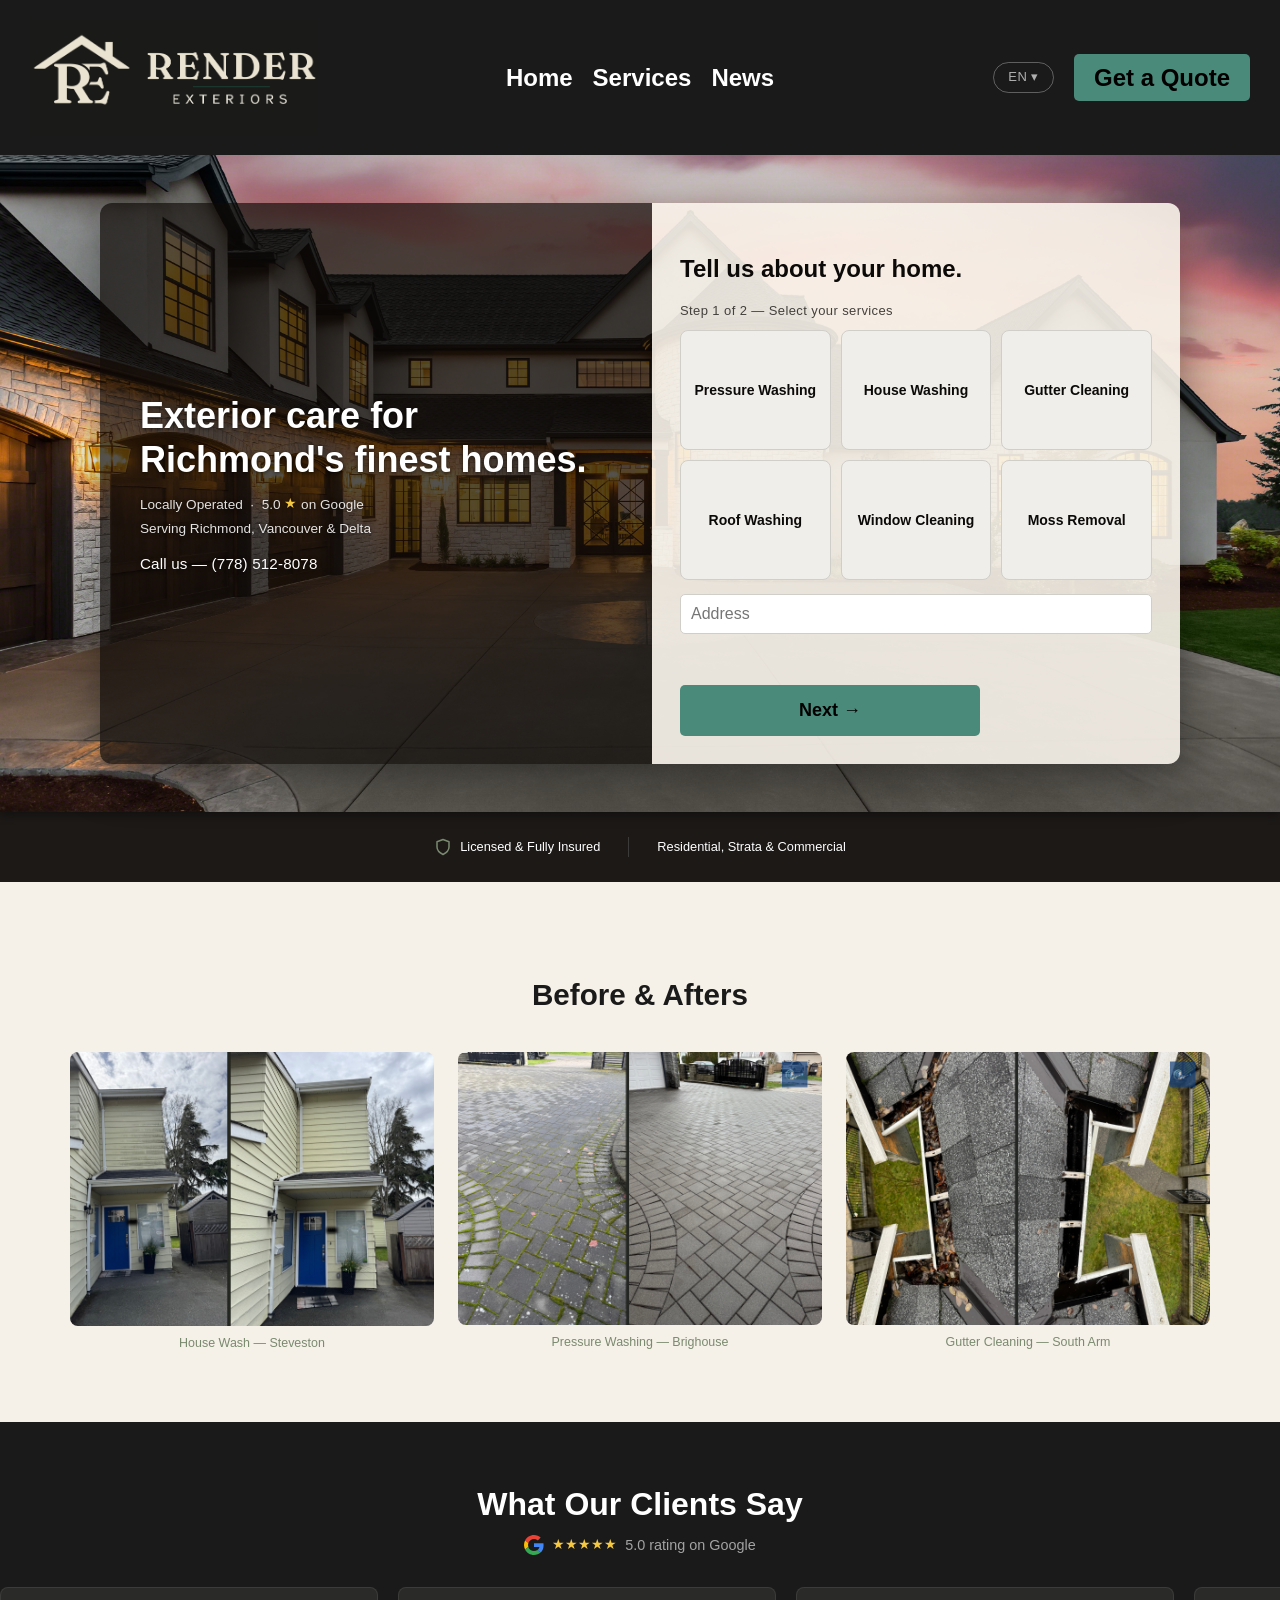
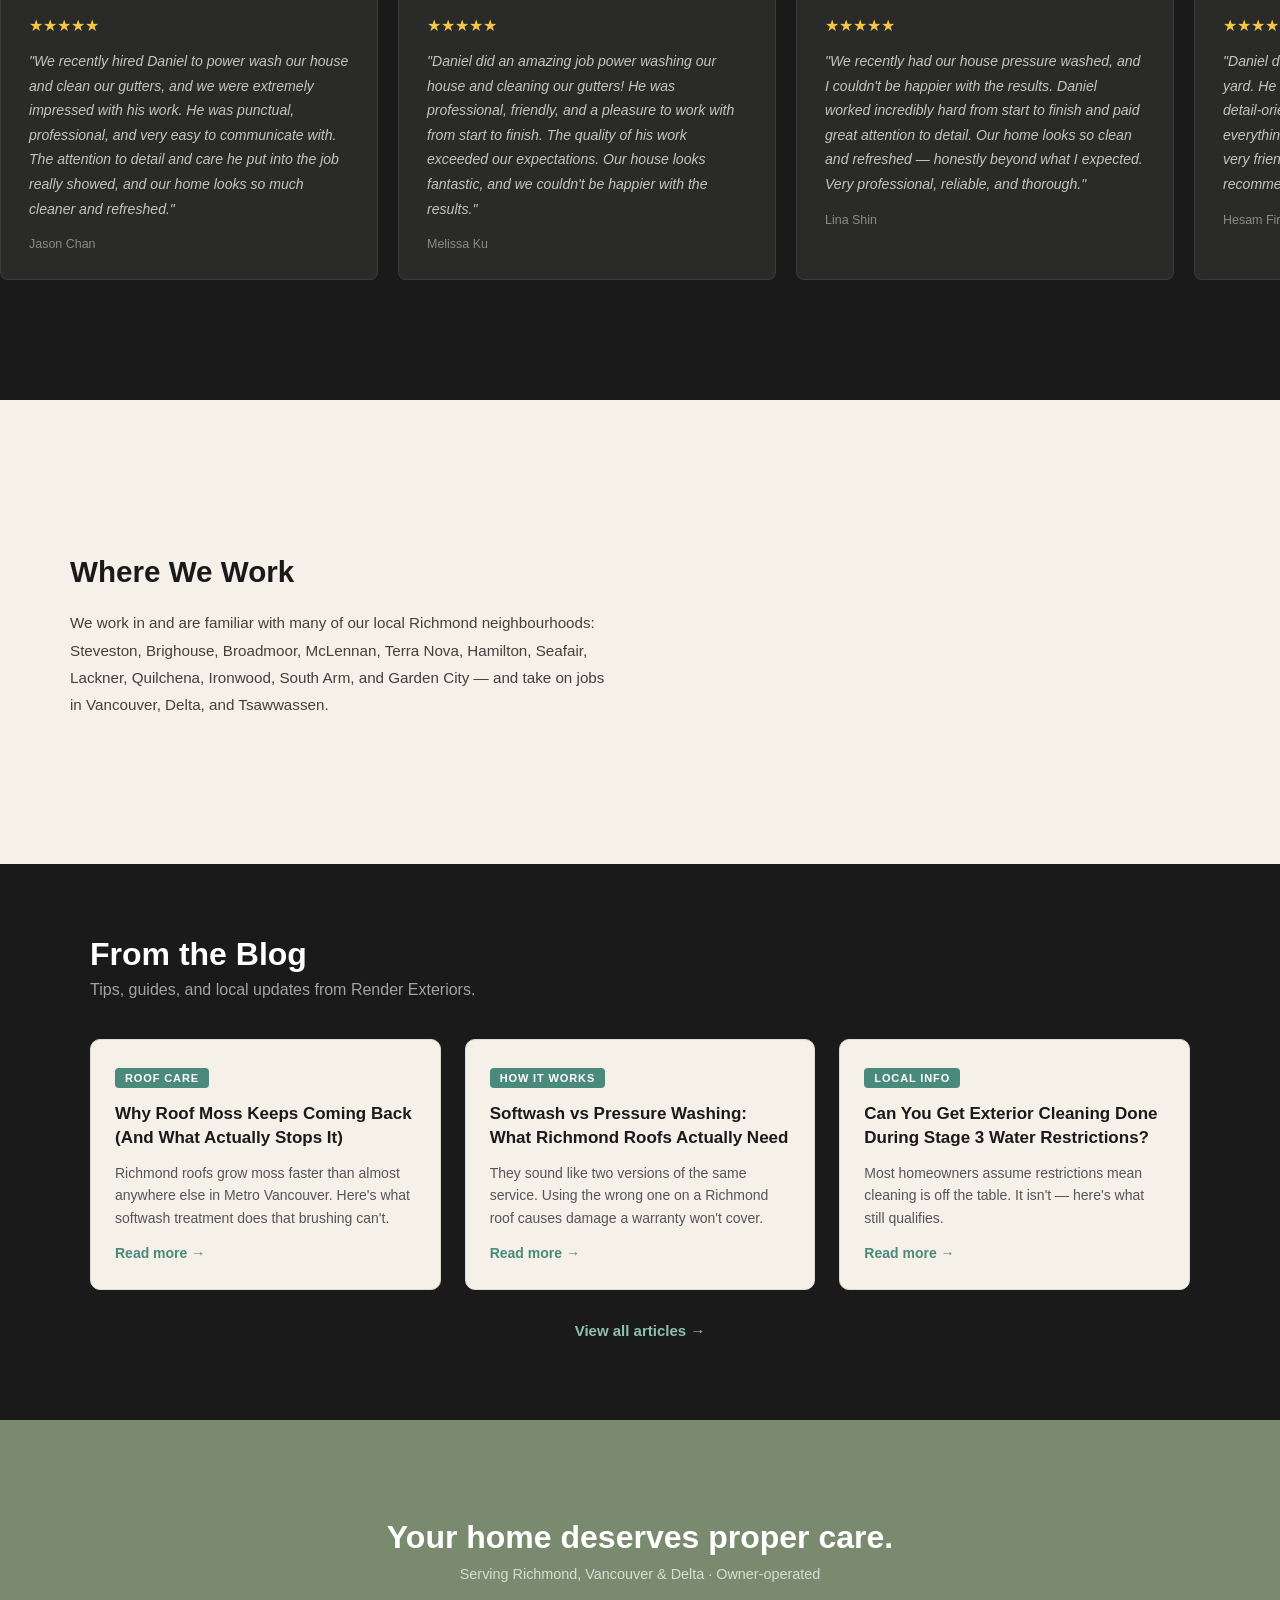
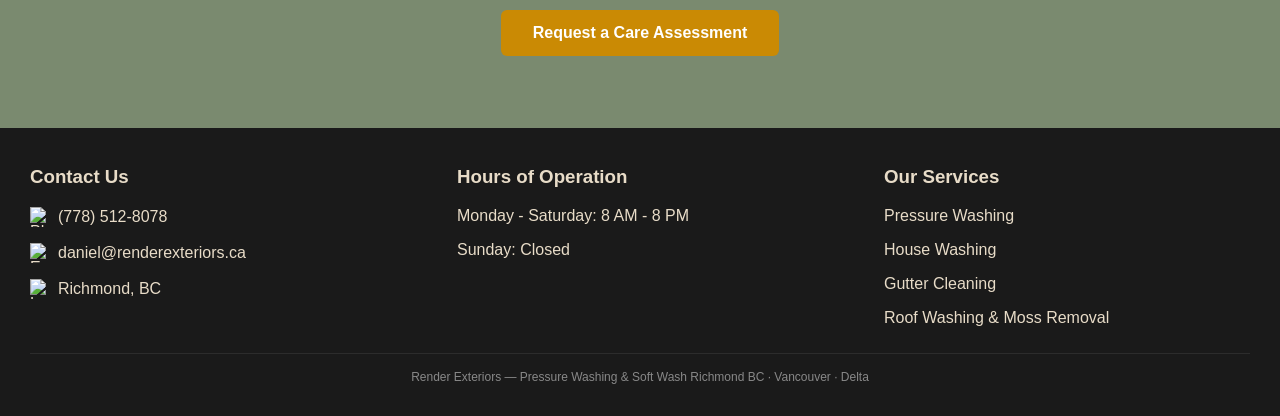
==== commit 38428aea: "Add Chinese site (zh/) with language switcher, Google reviews badge, header fixes - Full Simplified " ====
--- a/index.html
+++ b/index.html
@@ -5,7 +5,7 @@
     <meta name="viewport" content="width=device-width, initial-scale=1">
     <title>Soft Wash &amp; Exterior Cleaning Richmond BC | Render Exteriors</title>
     <meta name="description" content="Owner-operated soft wash and exterior cleaning in Richmond, Vancouver &amp; Delta. Roof washing, gutter cleaning, house washing, driveway pressure washing. 5.0 ★ on Google. Free estimates — (778) 512-8078.">
-    <link rel="stylesheet" href="style-v4.css?v=13">
+    <link rel="stylesheet" href="style-v4.css?v=18">
     <link rel="icon" type="image/png" href="images/favicon.png">
     <meta http-equiv='cache-control' content='no-cache'> 
     <meta http-equiv='expires' content='0'> 
@@ -21,6 +21,9 @@
     })();
     </script>
     <link rel="canonical" href="https://renderexteriors.ca/">
+    <link rel="alternate" hreflang="en" href="https://renderexteriors.ca/">
+    <link rel="alternate" hreflang="zh" href="https://renderexteriors.ca/zh/">
+    <link rel="alternate" hreflang="x-default" href="https://renderexteriors.ca/">
     <script type="application/ld+json">
     {
       "@context": "https://schema.org",
@@ -87,6 +90,14 @@
             </ul>
         </nav>
     
+        <div class="lang-switch dropdown">
+            <span class="lang-current dropbtn">EN ▾</span>
+            <div class="dropdown-content lang-menu">
+                <a href="index.html">English</a>
+                <a href="zh/index.html">中文</a>
+            </div>
+        </div>
+
         <div class="quote-button">
             <a href="contact.html">Get a Quote</a>
         </div>
@@ -106,6 +117,7 @@
                     </div>
                 </li>
                 <li><a href="news.html">News</a></li>
+                <li><a href="zh/index.html">中文</a></li>
                 <li><a href="contact.html">Get a Quote</a></li>
             </ul>
         </div>
@@ -191,7 +203,7 @@
 
                 <div class="ba-item">
                     <img src="images/before-after/house-wash-before-after.jpeg" alt="House washing before and after — soft wash exterior, Richmond BC" class="ba-static">
-                    <p class="ba-label">House Wash — Before &amp; Afters</p>
+                    <p class="ba-label">House Wash — Steveston</p>
                 </div>
 
 <div class="ba-item">
@@ -212,6 +224,11 @@
     <section class="reviews-section" id="reviews">
         <div class="section-inner">
             <h2>What Our Clients Say</h2>
+            <p class="reviews-google-badge">
+                <svg width="20" height="20" viewBox="0 0 48 48" aria-hidden="true"><path fill="#EA4335" d="M24 9.5c3.54 0 6.71 1.22 9.21 3.6l6.85-6.85C35.9 2.38 30.47 0 24 0 14.62 0 6.51 5.38 2.56 13.22l7.98 6.19C12.43 13.72 17.74 9.5 24 9.5z"/><path fill="#4285F4" d="M46.98 24.55c0-1.57-.15-3.09-.38-4.55H24v9.02h12.94c-.58 2.96-2.26 5.48-4.78 7.18l7.73 6c4.51-4.18 7.09-10.36 7.09-17.65z"/><path fill="#FBBC05" d="M10.53 28.59c-.48-1.45-.76-2.99-.76-4.59s.27-3.14.76-4.59l-7.98-6.19C.92 16.46 0 20.12 0 24c0 3.88.92 7.54 2.56 10.78l7.97-6.19z"/><path fill="#34A853" d="M24 48c6.48 0 11.93-2.13 15.89-5.81l-7.73-6c-2.15 1.45-4.92 2.3-8.16 2.3-6.26 0-11.57-4.22-13.47-9.91l-7.98 6.19C6.51 42.62 14.62 48 24 48z"/></svg>
+                <span class="reviews-google-stars">★★★★★</span>
+                <span>5.0 rating on Google</span>
+            </p>
             <div class="reviews-grid">
                 <div class="review-card">
                     <span class="review-stars">★★★★★</span>
--- a/style-v4.css
+++ b/style-v4.css
@@ -46,6 +46,7 @@
 nav ul {
     display: flex;
     gap: 20px;
+    align-items: center;
 }
 
 nav ul li a {
@@ -61,9 +62,48 @@
     color: #3d7a6a;
 }
 
+/* Language switcher — discreet dropdown beside the quote button */
+.lang-switch {
+    position: relative;
+    display: inline-block;
+    margin-left: auto;
+    margin-right: 20px;
+}
+
+.lang-switch .lang-current {
+    display: inline-block;
+    font-size: 13px;
+    font-weight: 400;
+    letter-spacing: 0.5px;
+    color: rgba(255, 255, 255, 0.65);
+    border: 1px solid rgba(255, 255, 255, 0.3);
+    border-radius: 999px;
+    padding: 5px 14px;
+    line-height: 1.4;
+    cursor: pointer;
+    transition: 0.2s ease-in-out;
+    white-space: nowrap;
+}
+
+.lang-switch:hover .lang-current {
+    color: #fff;
+    border-color: rgba(255, 255, 255, 0.6);
+}
+
+.lang-switch .dropdown-content {
+    left: auto;
+    right: 0;
+    min-width: 120px;
+}
+
+.lang-switch .dropdown-content a {
+    font-size: 15px;
+    font-weight: 400;
+}
+
 /* Get a Quote Button */
 .quote-button {
-    margin-left: auto; /* Pushes button to the right */
+    margin-left: 0; /* .lang-switch's auto margin pushes both to the right */
 }
 
 .quote-button a {
@@ -225,6 +265,11 @@
     }
     .contact-info, .hours, .footer-services {
         width: 100%;
+    }
+
+    /* Hide desktop language switcher — mobile menu has the links */
+    .lang-switch {
+        display: none;
     }
 
     /* Hide nav and desktop quote button */
@@ -2391,3 +2436,17 @@
     padding-left: 24px;
     padding-right: 24px;
 }
+.reviews-google-badge {
+    display: flex;
+    align-items: center;
+    justify-content: center;
+    gap: 8px;
+    margin: -20px 0 32px;
+    padding: 0 24px;
+    color: rgba(255, 255, 255, 0.6);
+    font-size: 0.9rem;
+}
+.reviews-google-stars {
+    color: #F5C842;
+    font-family: Georgia, serif;
+}
